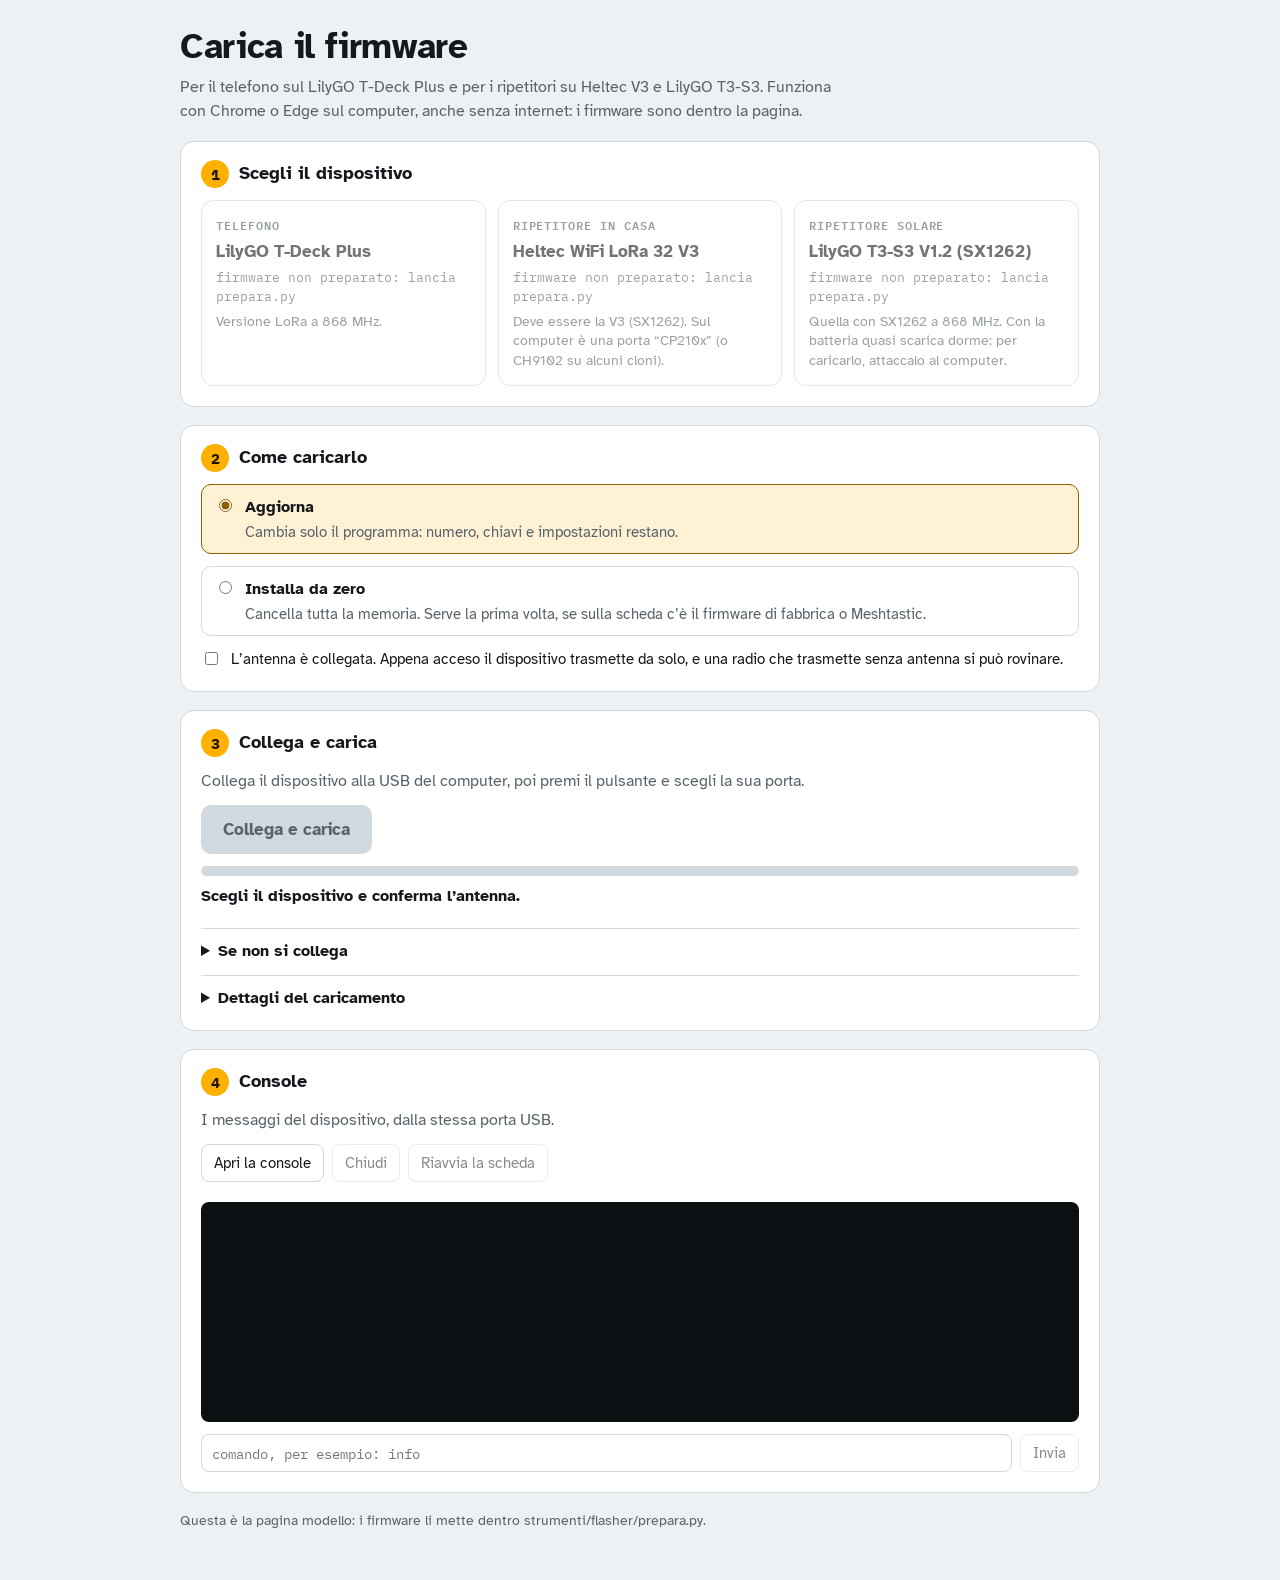
==== Pippaphone_firmware/strumenti/flasher/flasher.html @ 01d610c2 "Strumenti: simulatore nel browser e pagina per caricare il firmware - strumenti/simulatore/web: il s" ====
<!doctype html>
<html lang="it">
<head>
<meta charset="utf-8">
<meta name="viewport" content="width=device-width, initial-scale=1">
<title>Pippaphone: carica il firmware</title>
<link rel="preconnect" href="https://fonts.googleapis.com">
<link rel="preconnect" href="https://fonts.gstatic.com" crossorigin>
<link rel="stylesheet" href="https://fonts.googleapis.com/css2?family=Atkinson+Hyperlegible:wght@400;700&family=IBM+Plex+Mono:wght@400;600&display=swap">
<!-- Pagina per caricare il firmware dal browser (Chrome o Edge, Web Serial). Questo e' il modello:
     strumenti/flasher/prepara.py ci mette dentro esptool-js e i firmware compilati e scrive
     build-flasher/pippaphone_flasher.html. -->
<style>
/* Una colonna di passi numerati (scegli, come, collega, console): i colori e i caratteri sono
   quelli dell'interfaccia del telefono (AMBRA, Atkinson Hyperlegible, IBM Plex Mono). */
:root {
  --bg: #eef1f3;
  --panel: #ffffff;
  --ink: #15191d;
  --muted: #58636c;
  --line: #d1d8de;
  --accent: #8f5d00;
  --accent-fill: #ffb000;
  --accent-soft: #ffb0002b;
  --danger: #b42323;
  --danger-soft: #b4232314;
  --ok: #17803a;
  --term-bg: #0d1013;
  --term-ink: #d7dde2;
  --font-ui: "Atkinson Hyperlegible", "Segoe UI", system-ui, sans-serif;
  --font-mono: "IBM Plex Mono", ui-monospace, "Cascadia Mono", Consolas, monospace;
}
@media (prefers-color-scheme: dark) {
  :root {
    --bg: #101317; --panel: #171b20; --ink: #e6eaee; --muted: #9ba6b0; --line: #2b3239;
    --accent: #ffb000; --accent-soft: #ffb0001f; --danger: #ff6b6b; --danger-soft: #ff6b6b1a; --ok: #45cf74;
    color-scheme: dark;
  }
}
* { box-sizing: border-box; }
[hidden] { display: none !important; }
body { margin: 0; background: var(--bg); color: var(--ink); font: 16px/1.5 var(--font-ui); padding: 28px 16px 48px; }
.wrap { max-width: 920px; margin: 0 auto; display: grid; gap: 18px; }
header h1 { margin: 0; font-size: clamp(1.6rem, 1.2rem + 1.5vw, 2.2rem); line-height: 1.1; letter-spacing: -0.01em; }
header p { margin: 8px 0 0; color: var(--muted); max-width: 66ch; }
.banner { border: 1px solid var(--danger); background: var(--danger-soft); color: var(--ink); border-radius: 10px; padding: 12px 14px; }
.step { background: var(--panel); border: 1px solid var(--line); border-radius: 14px; padding: 18px 20px 20px; display: grid; gap: 12px; }
.step.off { opacity: .55; }
.step h2 { margin: 0; font-size: 1.15rem; display: flex; gap: 10px; align-items: center; }
.step h2 .n { width: 28px; height: 28px; border-radius: 50%; display: grid; place-items: center; background: var(--accent-fill); color: #1d1400; font: 700 .95rem var(--font-mono); flex: none; }
.step > p { margin: 0; color: var(--muted); }

.devices { display: grid; grid-template-columns: repeat(3, minmax(0, 1fr)); gap: 12px; }
@media (max-width: 760px) { .devices { grid-template-columns: minmax(0, 1fr); } }
.dev { position: relative; border: 1px solid var(--line); border-radius: 12px; padding: 14px; display: grid; gap: 6px; cursor: pointer; align-content: start; }
.dev:hover { border-color: var(--accent); }
.dev input { position: absolute; opacity: 0; pointer-events: none; }
.dev:has(input:checked) { border-color: var(--accent); box-shadow: 0 0 0 2px var(--accent); background: var(--accent-soft); }
.dev:has(input:focus-visible) { outline: 2px solid var(--accent); outline-offset: 2px; }
.dev:has(input:disabled) { cursor: not-allowed; opacity: .6; }
.dev .ruolo { font: 600 .74rem var(--font-mono); letter-spacing: .08em; text-transform: uppercase; color: var(--muted); }
.dev .nome { font-weight: 700; font-size: 1.05rem; line-height: 1.25; }
.dev .fw { font: .82rem/1.45 var(--font-mono); color: var(--muted); }
.dev .nota { font-size: .88rem; color: var(--muted); line-height: 1.4; }

.mode { display: grid; grid-template-columns: auto 1fr; gap: 2px 10px; align-items: start; border: 1px solid var(--line); border-radius: 10px; padding: 10px 12px; cursor: pointer; }
.mode:has(input:checked) { border-color: var(--accent); background: var(--accent-soft); }
.mode input { margin-top: 4px; accent-color: var(--accent); }
.mode span { grid-column: 2; color: var(--muted); font-size: .92rem; }
.mode.zero:has(input:checked) { border-color: var(--danger); background: var(--danger-soft); }
.check { display: flex; gap: 10px; align-items: flex-start; font-size: .95rem; cursor: pointer; }
.check input { margin-top: 4px; accent-color: var(--accent); }

button { font: inherit; cursor: pointer; }
.primary { justify-self: start; border: 0; border-radius: 10px; padding: 12px 22px; background: var(--accent-fill); color: #1d1400; font-weight: 700; font-size: 1.05rem; }
.primary:disabled { background: var(--line); color: var(--muted); cursor: not-allowed; }
.second { border: 1px solid var(--line); background: transparent; color: var(--ink); border-radius: 8px; padding: 7px 12px; font-size: .92rem; }
.second:hover:not(:disabled) { border-color: var(--accent); }
.second:disabled { opacity: .5; cursor: not-allowed; }
:focus-visible { outline: 2px solid var(--accent); outline-offset: 2px; }

.progress { display: grid; gap: 8px; }
.bar { height: 10px; border-radius: 999px; background: var(--line); overflow: hidden; }
.bar i { display: block; height: 100%; width: 0; background: var(--accent-fill); transition: width .2s; }
.bar.ok i { background: var(--ok); }
.bar.err i { background: var(--danger); }
.stato { margin: 0; font-weight: 700; min-height: 1.5em; }
.stato.err { color: var(--danger); }
.stato.ok { color: var(--ok); }
.found { margin: 0; font: .86rem var(--font-mono); color: var(--muted); }
.confirm { border: 1px solid var(--danger); background: var(--danger-soft); border-radius: 10px; padding: 12px 14px; display: grid; gap: 10px; }
.confirm p { margin: 0; }
.confirm .row { display: flex; gap: 8px; flex-wrap: wrap; }
.confirm .si { border: 0; border-radius: 8px; padding: 8px 14px; background: var(--danger); color: #fff; font-weight: 700; }
details { border-top: 1px solid var(--line); padding-top: 10px; }
details summary { cursor: pointer; font-weight: 700; }
details ol { margin: 8px 0 0; padding-left: 1.3em; display: grid; gap: 4px; }
pre { margin: 8px 0 0; max-height: 240px; overflow: auto; background: var(--term-bg); color: var(--term-ink); border-radius: 8px; padding: 10px 12px; font: .8rem/1.45 var(--font-mono); white-space: pre-wrap; word-break: break-word; }

.tools { display: flex; flex-wrap: wrap; gap: 8px; align-items: center; }
.tools label { display: inline-flex; gap: 6px; align-items: center; font-size: .92rem; }
.tools input[type=number] { width: 5.5em; font: inherit; padding: 6px 8px; border: 1px solid var(--line); border-radius: 8px; background: var(--panel); color: var(--ink); }
#term { min-height: 220px; max-height: 360px; }
.cmd { display: flex; gap: 8px; }
.cmd input { flex: 1; min-width: 0; font: .9rem var(--font-mono); padding: 8px 10px; border: 1px solid var(--line); border-radius: 8px; background: var(--panel); color: var(--ink); }
footer { color: var(--muted); font-size: .85rem; }
code, kbd { font-family: var(--font-mono); font-size: .9em; }
</style>
</head>
<body>
<div class="wrap">
  <header>
    <h1>Carica il firmware</h1>
    <p>Per il telefono sul LilyGO T-Deck Plus e per i ripetitori su Heltec V3 e LilyGO T3-S3. Funziona con Chrome o Edge sul computer, anche senza internet: i firmware sono dentro la pagina.</p>
  </header>

  <div class="banner" id="noserial" hidden><b>Questo browser non può usare le porte USB.</b> Apri la pagina con Chrome o Edge sul computer (Firefox e Safari non hanno Web Serial).</div>

  <section class="step" id="s1">
    <h2><span class="n">1</span> Scegli il dispositivo</h2>
    <div class="devices" id="devices" role="radiogroup" aria-label="Dispositivo"></div>
  </section>

  <section class="step" id="s2">
    <h2><span class="n">2</span> Come caricarlo</h2>
    <label class="mode"><input type="radio" name="mode" id="m-aggiorna" value="aggiorna" checked><b>Aggiorna</b><span id="txt-aggiorna">Cambia solo il programma: numero, chiavi e impostazioni restano.</span></label>
    <label class="mode zero"><input type="radio" name="mode" id="m-zero" value="zero"><b>Installa da zero</b><span id="txt-zero">Cancella tutta la memoria. Serve la prima volta, se sulla scheda c’è il firmware di fabbrica o Meshtastic.</span></label>
    <label class="check"><input type="checkbox" id="antenna"><span>L’antenna è collegata. Appena acceso il dispositivo trasmette da solo, e una radio che trasmette senza antenna si può rovinare.</span></label>
  </section>

  <section class="step" id="s3">
    <h2><span class="n">3</span> Collega e carica</h2>
    <p>Collega il dispositivo alla USB del computer, poi premi il pulsante e scegli la sua porta.</p>
    <button class="primary" id="go" type="button" disabled>Collega e carica</button>
    <div class="progress">
      <div class="bar" id="bar"><i></i></div>
      <p class="stato" id="stato" aria-live="polite">Scegli il dispositivo e conferma l’antenna.</p>
      <p class="found" id="found"></p>
    </div>
    <div class="confirm" id="conf" hidden>
      <p id="confText"></p>
      <div class="row"><button class="si" id="confSi" type="button">Continua</button><button class="second" id="confNo" type="button">Annulla</button></div>
    </div>
    <details id="aiuto"><summary>Se non si collega</summary><ol id="aiutoList"></ol></details>
    <details><summary>Dettagli del caricamento</summary><pre id="log"></pre></details>
  </section>

  <section class="step" id="s4">
    <h2><span class="n">4</span> Console</h2>
    <p id="consoleIntro">I messaggi del dispositivo, dalla stessa porta USB.</p>
    <div class="tools">
      <button class="second" id="apri" type="button">Apri la console</button>
      <button class="second" id="chiudi" type="button" disabled>Chiudi</button>
      <button class="second" id="reset" type="button" disabled>Riavvia la scheda</button>
    </div>
    <div class="tools" id="rip">
      <label for="numero">Numero R</label><input type="number" id="numero" min="1" max="4094" value="1">
      <button class="second" type="button" data-cmd="numero">Imposta</button>
      <label for="potenza">Potenza (dBm)</label><input type="number" id="potenza" min="-9" max="22" value="22">
      <button class="second" type="button" data-cmd="potenza">Imposta</button>
      <button class="second" type="button" data-cmd="info">info</button>
      <button class="second" type="button" data-cmd="strade">strade</button>
      <button class="second" type="button" data-cmd="schermo gira">schermo gira</button>
    </div>
    <pre id="term" aria-live="off"></pre>
    <form class="cmd" id="cmdForm"><input id="cmd" type="text" autocomplete="off" placeholder="comando, per esempio: info" aria-label="Comando"><button class="second" type="submit">Invia</button></form>
  </section>

  <footer id="foot"></footer>
</div>

<script>/*FIRMWARE*/</script>
<script type="module">/*ESPTOOL*/</script>
<script type="module">
const $ = s => document.querySelector(s);
const FW = window.FIRMWARE || {};
const ESPRESSIF = 0x303a, SILABS = 0x10c4, WCH = 0x1a86;

// I tre dispositivi. flashMB e vid servono a controllare che sia la scheda giusta prima di scrivere.
const DEV = {
  tdeck: {
    ruolo: 'Telefono', nome: 'LilyGO T-Deck Plus', flashMB: 16, vid: [ESPRESSIF], ripetitore: false,
    nota: 'Versione LoRa a 868 MHz.',
    aggiorna: 'Cambia solo il programma: numero, chiavi, PIN e impostazioni restano; rubrica e chat sono sulla microSD.',
    zero: 'Cancella tutta la memoria: chiavi, numero, certificato e PIN (la microSD non si tocca). Il numero poi va riassegnato dall’amministratore. Serve la prima volta, sopra il firmware di fabbrica o Meshtastic.',
    aiuto: ['Sposta l’interruttore laterale su OFF.', 'Tieni premuto il trackball e rimetti l’interruttore su ON.', 'Dopo 2–3 secondi rilascia: lo schermo resta nero, il T-Deck aspetta il firmware.', 'Premi di nuovo “Collega e carica”. Alla fine spegni e riaccendi con l’interruttore.'],
    dopo: 'Il T-Deck si riavvia col firmware nuovo. Se lo schermo resta nero, spegnilo e riaccendilo con l’interruttore.',
  },
  heltec: {
    ruolo: 'Ripetitore in casa', nome: 'Heltec WiFi LoRa 32 V3', flashMB: 8, vid: [SILABS, WCH], ripetitore: true,
    nota: 'Deve essere la V3 (SX1262). Sul computer è una porta “CP210x” (o CH9102 su alcuni cloni).',
    aggiorna: 'Cambia solo il programma: numero del ripetitore, potenza e schermo restano.',
    zero: 'Cancella tutta la memoria: il ripetitore riparte con un numero a caso e la potenza massima, poi va numerato. Serve la prima volta, sopra Meshtastic o il firmware di fabbrica.',
    aiuto: ['Controlla che il cavo USB porti i dati (alcuni caricano e basta).', 'Se Windows non vede la porta, installa il driver “CP210x” di Silicon Labs.', 'Tieni premuto PRG, premi e rilascia RST, rilascia PRG; poi riprova.'],
    dopo: 'Il ripetitore si riavvia col firmware nuovo. Apri la console qui sotto e dagli il suo numero.',
  },
  t3s3: {
    ruolo: 'Ripetitore solare', nome: 'LilyGO T3-S3 V1.2 (SX1262)', flashMB: 4, vid: [ESPRESSIF], ripetitore: true,
    nota: 'Quella con SX1262 a 868 MHz. Con la batteria quasi scarica dorme: per caricarlo, attaccalo al computer.',
    aggiorna: 'Cambia solo il programma: numero del ripetitore, potenza e schermo restano.',
    zero: 'Cancella tutta la memoria: il ripetitore riparte con un numero a caso e la potenza massima, poi va numerato. Serve la prima volta, sopra Meshtastic o il firmware di fabbrica.',
    aiuto: ['Tieni premuto BOOT, premi e rilascia RST, rilascia BOOT; poi riprova.', 'Alla fine del caricamento premi RST per farlo ripartire.'],
    dopo: 'Se non riparte da solo, premi RST. Poi apri la console qui sotto e dagli il suo numero.',
  },
};

let scelto = null, busy = false, lastInfo = null;
const hasSerial = 'serial' in navigator;
if (!hasSerial) $('#noserial').hidden = false;

// ---------------------------------------------------------------- scelta del dispositivo
const box = $('#devices');
for (const [id, d] of Object.entries(DEV)) {
  const fw = FW[id];
  const l = document.createElement('label');
  l.className = 'dev';
  const kb = fw ? Math.round(fw.file.reduce((s, f) => s + f.dimensione, 0) / 1024) : 0;
  l.innerHTML = `<input type="radio" name="dev" value="${id}"${fw ? '' : ' disabled'}>` +
    `<span class="ruolo">${d.ruolo}</span><span class="nome">${d.nome}</span>` +
    `<span class="fw">${fw ? `firmware ${esc(fw.versione || '?')}<br>compilato il ${esc(fw.compilato || '?')}<br>${kb} kB, flash ${d.flashMB} MB` : 'firmware non preparato: lancia prepara.py'}</span>` +
    `<span class="nota">${d.nota}</span>`;
  box.appendChild(l);
}
box.addEventListener('change', e => { scelto = e.target.value; aggiorna(true); });
$('#antenna').addEventListener('change', () => aggiorna(true));
document.querySelectorAll('input[name=mode]').forEach(r => r.addEventListener('change', () => aggiorna(true)));
$('#foot').textContent = FW.creato
  ? `Pagina preparata il ${FW.creato}${FW.git ? ' dai sorgenti ' + FW.git : ''}. Carica i firmware con esptool-js 0.7.0 di Espressif (Apache 2.0).`
  : 'Questa è la pagina modello: i firmware li mette dentro strumenti/flasher/prepara.py.';

function esc(s) { return String(s).replace(/[&<>"]/g, c => ({ '&': '&amp;', '<': '&lt;', '>': '&gt;', '"': '&quot;' })[c]); }

// dalUtente: la scelta e' cambiata, si riscrive anche lo stato (non dopo un caricamento, che ha il suo).
function aggiorna(dalUtente) {
  const d = scelto && DEV[scelto];
  $('#go').disabled = !d || !hasSerial || busy || !$('#antenna').checked || !FW[scelto];
  if (d) {
    $('#txt-aggiorna').textContent = d.aggiorna;
    $('#txt-zero').textContent = d.zero;
    $('#aiutoList').innerHTML = d.aiuto.map(t => `<li>${esc(t)}</li>`).join('');
    $('#rip').hidden = !d.ripetitore;
    $('#consoleIntro').textContent = d.ripetitore
      ? 'Comandi del ripetitore: numero (R1–R4094), potenza, info, strade, schermo, riavvia. Restano salvati.'
      : 'I messaggi del telefono (avvio, radio, microSD, modo della tastiera). Per vederli dall’inizio premi “Riavvia la scheda”.';
  } else {
    $('#rip').hidden = true;
  }
  if (dalUtente && !busy && d) {
    barra(0);
    stato(!$('#antenna').checked ? 'Conferma che l’antenna è collegata.' : 'Pronto: premi “Collega e carica”.');
  }
}

// ---------------------------------------------------------------- stato e registro
const logEl = $('#log');
const terminal = {
  clean() { logEl.textContent = ''; },
  writeLine(s) { logEl.textContent += s + '\n'; logEl.scrollTop = logEl.scrollHeight; },
  write(s) { logEl.textContent += s; logEl.scrollTop = logEl.scrollHeight; },
};
function stato(t, kind) { const e = $('#stato'); e.textContent = t; e.className = 'stato' + (kind ? ' ' + kind : ''); }
function barra(frac, kind) { const b = $('#bar'); b.className = 'bar' + (kind ? ' ' + kind : ''); b.firstElementChild.style.width = Math.round(frac * 100) + '%'; }
function chiedi(testo, si) {
  return new Promise(res => {
    $('#confText').textContent = testo;
    $('#confSi').textContent = si;
    $('#conf').hidden = false;
    const fine = v => { $('#conf').hidden = true; $('#confSi').onclick = $('#confNo').onclick = null; res(v); };
    $('#confSi').onclick = () => fine(true);
    $('#confNo').onclick = () => fine(false);
    $('#confSi').focus();
  });
}
function b64(s) { const bin = atob(s); const u = new Uint8Array(bin.length); for (let i = 0; i < bin.length; i++) u[i] = bin.charCodeAt(i); return u; }

// MD5 (RFC 1321): esptool-js lo confronta con quello che calcola il chip, per controllare la scrittura.
function md5hex(data) {
  const S = [7, 12, 17, 22, 7, 12, 17, 22, 7, 12, 17, 22, 7, 12, 17, 22, 5, 9, 14, 20, 5, 9, 14, 20, 5, 9, 14, 20, 5, 9, 14, 20,
             4, 11, 16, 23, 4, 11, 16, 23, 4, 11, 16, 23, 4, 11, 16, 23, 6, 10, 15, 21, 6, 10, 15, 21, 6, 10, 15, 21, 6, 10, 15, 21];
  const K = new Uint32Array(64);
  for (let i = 0; i < 64; i++) K[i] = (Math.abs(Math.sin(i + 1)) * 4294967296) >>> 0;
  const len = data.length;
  const buf = new Uint8Array((((len + 8) >>> 6) << 6) + 64);
  buf.set(data);
  buf[len] = 0x80;
  const dv = new DataView(buf.buffer);
  dv.setUint32(buf.length - 8, (len * 8) >>> 0, true);
  dv.setUint32(buf.length - 4, Math.floor(len / 536870912), true);
  let a0 = 0x67452301, b0 = 0xefcdab89, c0 = 0x98badcfe, d0 = 0x10325476;
  const M = new Uint32Array(16);
  for (let off = 0; off < buf.length; off += 64) {
    for (let i = 0; i < 16; i++) M[i] = dv.getUint32(off + i * 4, true);
    let A = a0, B = b0, C = c0, D = d0;
    for (let i = 0; i < 64; i++) {
      let F, g;
      if (i < 16) { F = (B & C) | (~B & D); g = i; }
      else if (i < 32) { F = (D & B) | (~D & C); g = (5 * i + 1) & 15; }
      else if (i < 48) { F = B ^ C ^ D; g = (3 * i + 5) & 15; }
      else { F = C ^ (B | ~D); g = (7 * i) & 15; }
      F = (F + A + K[i] + M[g]) >>> 0;
      A = D; D = C; C = B;
      B = (B + ((F << S[i]) | (F >>> (32 - S[i])))) >>> 0;
    }
    a0 = (a0 + A) >>> 0; b0 = (b0 + B) >>> 0; c0 = (c0 + C) >>> 0; d0 = (d0 + D) >>> 0;
  }
  const out = new DataView(new ArrayBuffer(16));
  out.setUint32(0, a0, true); out.setUint32(4, b0, true); out.setUint32(8, c0, true); out.setUint32(12, d0, true);
  return Array.from(new Uint8Array(out.buffer), b => b.toString(16).padStart(2, '0')).join('');
}

// ---------------------------------------------------------------- caricamento
const FILTRI = [{ usbVendorId: ESPRESSIF }, { usbVendorId: SILABS }, { usbVendorId: WCH }];
const nomeVid = v => v === ESPRESSIF ? 'USB interna dell’ESP32-S3' : v === SILABS ? 'CP210x' : v === WCH ? 'CH340/CH9102' : v ? '0x' + v.toString(16) : 'sconosciuta';

$('#go').addEventListener('click', async () => {
  if (busy) return;
  const d = DEV[scelto], fw = FW[scelto], daZero = $('#m-zero').checked;
  if (daZero && !await chiedi(`Installare da zero ${d.nome}? ${d.zero}`, 'Cancella e installa')) return;
  await chiudiConsole();
  let port;
  try {
    port = await navigator.serial.requestPort({ filters: FILTRI });
  } catch (e) {
    stato(e.name === 'NotFoundError' ? 'Nessuna porta scelta.' : 'Porta non disponibile: ' + e.message);
    return;
  }
  busy = true; aggiorna(false); terminal.clean(); barra(0); $('#found').textContent = '';
  let transport = null, loader = null, riuscito = false;
  try {
    const info = port.getInfo();
    lastInfo = info;
    transport = new window.esptool.Transport(port, false);
    loader = new window.esptool.ESPLoader({ transport, baudrate: 921600, terminal, debugLogging: false });
    stato('Collegamento al chip…');
    let chip;
    try {
      chip = await loader.main('default_reset');
    } catch (e) {
      $('#aiuto').open = true;
      throw new Error('Non riesco a parlare con la scheda: mettila in programmazione (vedi “Se non si collega”) e riprova. ' + (e.message || e));
    }
    const flash = await loader.detectFlashSize();
    const mb = flash ? parseInt(flash, 10) : 0;
    $('#found').textContent = `Trovato: ${chip}, memoria ${flash || 'non riconosciuta'}, porta ${nomeVid(info.usbVendorId)}.`;
    const dubbi = [];
    if (!/ESP32-S3/.test(chip)) throw new Error(`Il chip è ${chip}: ${d.nome} ha un ESP32-S3. Hai scelto il dispositivo giusto?`);
    if (mb && mb < d.flashMB) throw new Error(`La memoria è di ${flash}, ma il firmware di ${d.nome} ne vuole ${d.flashMB} MB: è un’altra scheda.`);
    if (mb && mb > d.flashMB) dubbi.push(`la memoria è di ${flash}, la ${d.nome} ne ha ${d.flashMB} MB`);
    if (info.usbVendorId && !d.vid.includes(info.usbVendorId)) dubbi.push(`la porta è ${nomeVid(info.usbVendorId)}, sulla ${d.nome} di solito è ${d.vid.map(nomeVid).join(' o ')}`);
    if (dubbi.length && !await chiedi(`Sembra un’altra scheda: ${dubbi.join('; ')}. Caricare lo stesso il firmware di ${d.nome}?`, 'Carica lo stesso')) {
      stato('Annullato: niente è stato scritto.');
      return;
    }
    const files = fw.file.map(f => ({ data: b64(f.dati), address: f.indirizzo }));
    const sizes = files.map(f => f.data.length), total = sizes.reduce((a, b) => a + b, 0);
    stato(daZero ? 'Cancello tutta la memoria (fino a un minuto)…' : 'Scrivo il firmware…');
    await loader.writeFlash({
      fileArray: files, flashMode: 'keep', flashFreq: 'keep', flashSize: 'keep', eraseAll: daZero, compress: true,
      reportProgress: (i, written, size) => {
        const prima = sizes.slice(0, i).reduce((a, b) => a + b, 0);
        barra((prima + sizes[i] * (size ? written / size : 1)) / total);
        stato(`Scrivo ${fw.file[i].nome} (${i + 1} di ${files.length})…`);
      },
      calculateMD5Hash: md5hex,
    });
    barra(1, 'ok');
    stato('Firmware scritto e controllato. Riavvio…');
    await loader.after('hard_reset');
    stato('Fatto. ' + d.dopo, 'ok');
    riuscito = true;
  } catch (e) {
    barra(1, 'err');
    stato(String(e && e.message || e), 'err');
    terminal.writeLine('ERRORE: ' + (e && e.stack || e));
  } finally {
    try { if (transport) await transport.disconnect(); } catch (_) {}
    busy = false; aggiorna(false);
  }
  // Dopo il caricamento si apre la console da sola: si vede l'avvio e, sui ripetitori, si da' il numero.
  if (riuscito) { voleva = true; setTimeout(apriAuto, 700); }
});

// ---------------------------------------------------------------- console (Web Serial diretta, 115200)
// La console resta "voluta" finche' non la si chiude: se la scheda si riavvia e la porta sparisce e
// ricompare (succede con la USB interna dell'ESP32-S3), si riapre da sola.
let cport = null, creader = null, cclosing = false, voleva = false, aprendo = false;
const term = $('#term');
const dec = new TextDecoder();
function scrivi(t) {
  term.textContent += t.replace(/\x1b\[[0-9;]*m/g, '');   // niente colori ANSI
  if (term.textContent.length > 60000) term.textContent = term.textContent.slice(-40000);
  term.scrollTop = term.scrollHeight;
}
function consoleAperta(on) {
  $('#apri').disabled = on; $('#chiudi').disabled = !on; $('#reset').disabled = !on;
  document.querySelectorAll('#rip button, #cmdForm button').forEach(b => b.disabled = !on);
}
consoleAperta(false);
const stessa = p => {
  const i = p.getInfo();
  return !!lastInfo && i.usbVendorId === lastInfo.usbVendorId && i.usbProductId === lastInfo.usbProductId;
};

async function apri(port) {
  if (cport || aprendo || busy) return;
  aprendo = true;
  try {
    await port.open({ baudRate: 115200 });
    try { await port.setSignals({ dataTerminalReady: false, requestToSend: false }); } catch (_) {}
    cport = port; cclosing = false; lastInfo = port.getInfo();
    consoleAperta(true);
    scrivi('[console aperta]\n');
    leggi(port);
  } finally {
    aprendo = false;
  }
}

// Dopo il caricamento o un riavvio: la porta gia' autorizzata con lo stesso VID/PID, se c'e'; se non
// c'e' ancora, arriva poi con l'evento "connect".
async function apriAuto() {
  if (!voleva || cport || busy || !hasSerial) return;
  const p = (await navigator.serial.getPorts()).find(stessa);
  if (p) { try { await apri(p); } catch (e) { scrivi(`[console: ${e.message}]\n`); } }
}

$('#apri').addEventListener('click', async () => {
  if (!hasSerial || busy) return;
  try {
    const p = (await navigator.serial.getPorts()).find(stessa) || await navigator.serial.requestPort({ filters: FILTRI });
    voleva = true;
    await apri(p);
  } catch (e) {
    if (e.name !== 'NotFoundError') scrivi(`[non riesco ad aprire la porta: ${e.message}. Se è aperta in un altro programma (per esempio idf.py monitor), chiudilo.]\n`);
  }
});

async function leggi(port) {
  while (cport === port && port.readable && !cclosing) {
    creader = port.readable.getReader();
    try {
      for (;;) {
        const { value, done } = await creader.read();
        if (done) break;
        scrivi(dec.decode(value, { stream: true }));
      }
    } catch (e) {
      if (!cclosing) scrivi(voleva ? '\n[la scheda si è riavviata: la console si riapre appena torna]\n' : `\n[porta persa: ${e.message}]\n`);
      break;
    } finally {
      try { creader.releaseLock(); } catch (_) {}
    }
  }
  if (cport === port && !cclosing) {
    try { await port.close(); } catch (_) {}
    cport = null;
    consoleAperta(false);
    setTimeout(apriAuto, 500);
  }
}

async function chiudiConsole() {
  voleva = false;
  if (!cport) return;
  cclosing = true;
  try { await creader?.cancel(); } catch (_) {}
  try { await cport.close(); } catch (_) {}
  cport = null;
  consoleAperta(false);
  scrivi('[console chiusa]\n');
}
$('#chiudi').addEventListener('click', chiudiConsole);

async function invia(riga) {
  if (!cport || !cport.writable) return;
  const w = cport.writable.getWriter();
  try { await w.write(new TextEncoder().encode(riga + '\r\n')); } finally { w.releaseLock(); }
}
$('#cmdForm').addEventListener('submit', e => { e.preventDefault(); const c = $('#cmd').value.trim(); if (c) { invia(c); $('#cmd').value = ''; } });
document.querySelectorAll('#rip [data-cmd]').forEach(b => b.addEventListener('click', () => {
  const c = b.dataset.cmd;
  if (c === 'numero') {
    const n = parseInt($('#numero').value, 10);
    if (n >= 1 && n <= 4094) invia('numero ' + n); else scrivi('[il numero va da 1 a 4094]\n');
  } else if (c === 'potenza') {
    const p = parseInt($('#potenza').value, 10);
    if (p >= -9 && p <= 22) invia('potenza ' + p); else scrivi('[la potenza va da -9 a 22 dBm]\n');
  } else invia(c);
}));
// Riavvio dalla linea RTS (come esptool): funziona sia col CP210x sia con la USB interna.
$('#reset').addEventListener('click', async () => {
  if (!cport) return;
  try {
    scrivi('\n[riavvio]\n');
    await cport.setSignals({ dataTerminalReady: false, requestToSend: true });
    await new Promise(r => setTimeout(r, 120));
    await cport.setSignals({ dataTerminalReady: false, requestToSend: false });
  } catch (e) { if (!voleva) scrivi(`[riavvio non riuscito: ${e.message}]\n`); }
});
if (hasSerial) {
  navigator.serial.addEventListener('connect', e => { if (voleva && !cport && stessa(e.target)) setTimeout(apriAuto, 300); });
  navigator.serial.addEventListener('disconnect', e => { if (e.target === cport && !voleva) scrivi('\n[dispositivo scollegato]\n'); });
}
aggiorna(false);
</script>
</body>
</html>
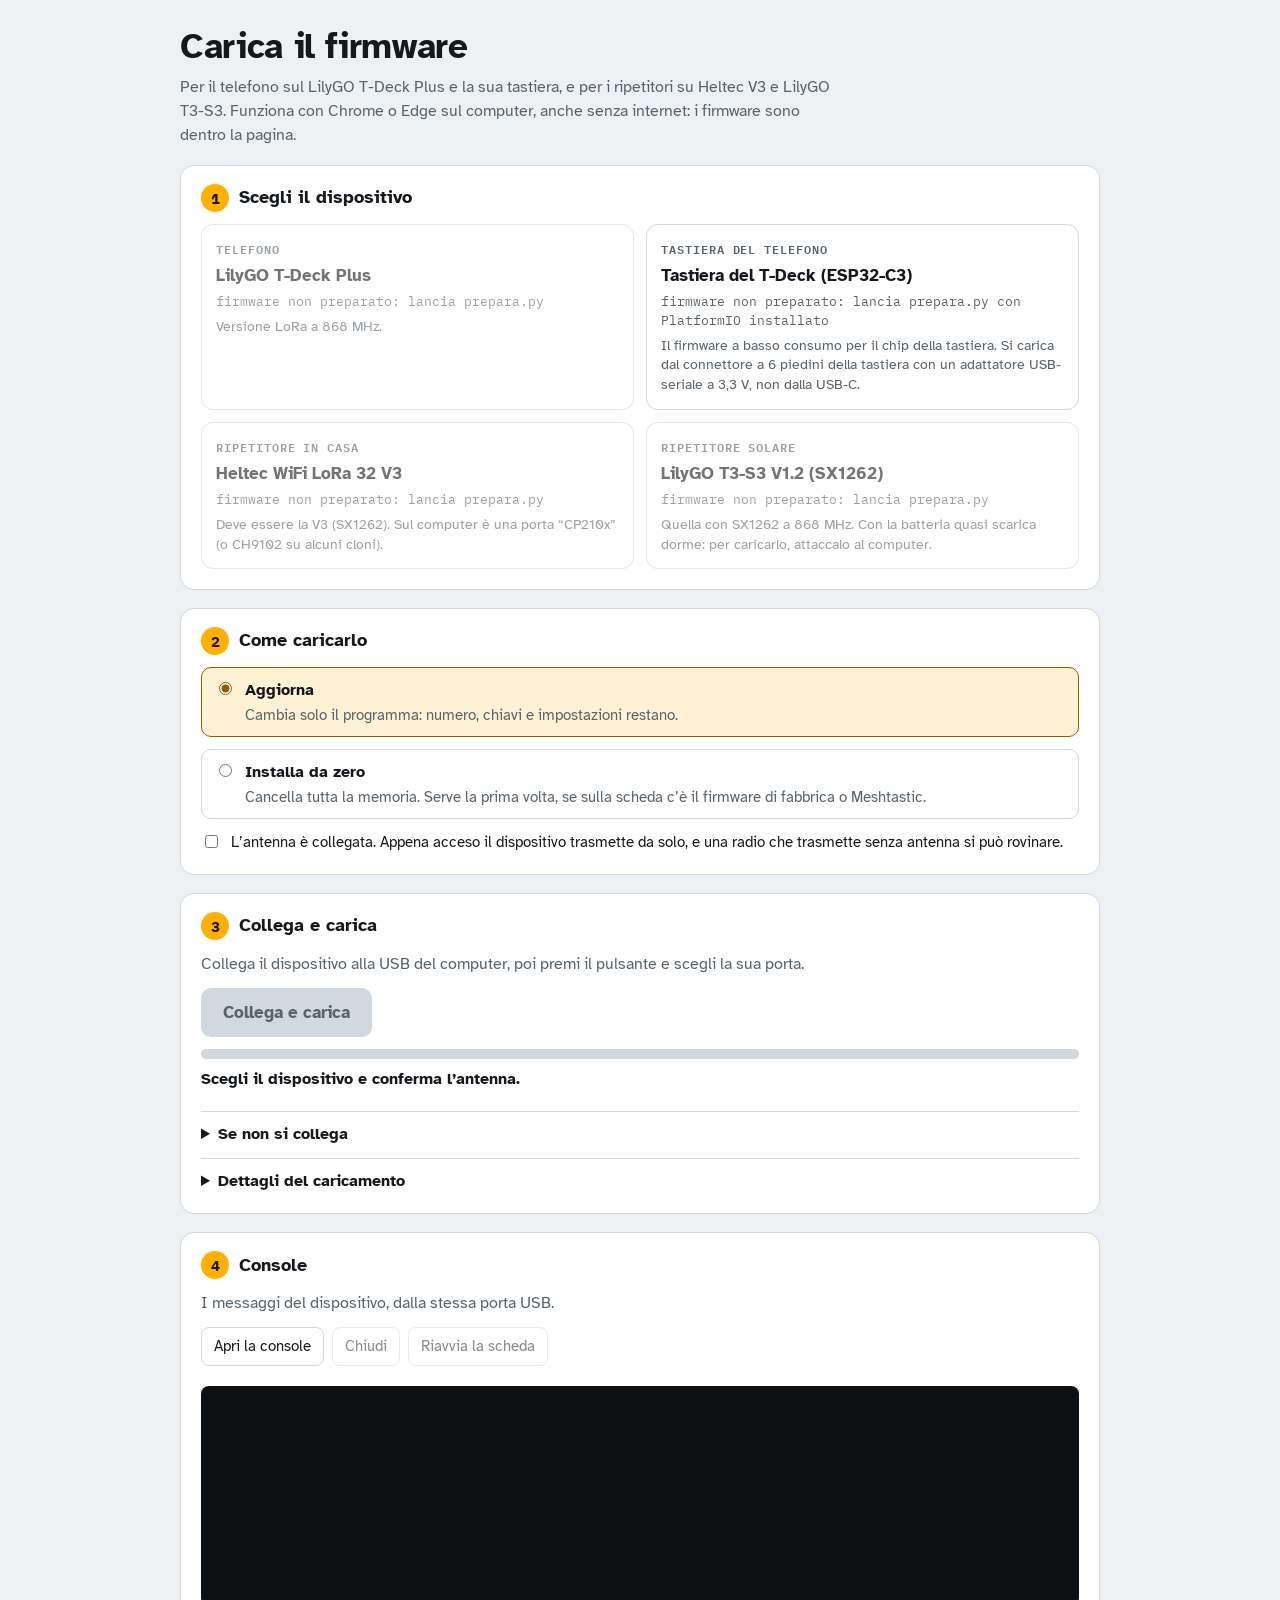
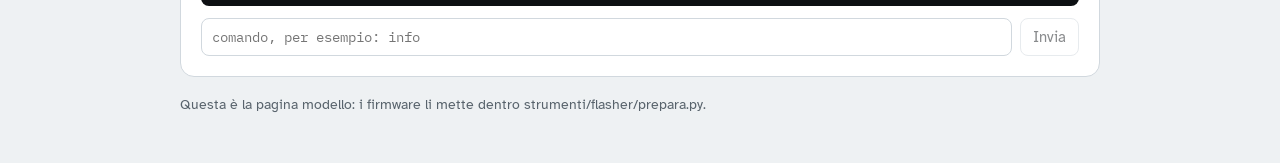
==== commit db3deb49: "Flasher: la tastiera del T-Deck (ESP32-C3) nella pagina per caricare il firmware - prepara.py compil" ====
--- a/Pippaphone_firmware/strumenti/flasher/flasher.html
+++ b/Pippaphone_firmware/strumenti/flasher/flasher.html
@@ -8,10 +8,11 @@
 <link rel="preconnect" href="https://fonts.gstatic.com" crossorigin>
 <link rel="stylesheet" href="https://fonts.googleapis.com/css2?family=Atkinson+Hyperlegible:wght@400;700&family=IBM+Plex+Mono:wght@400;600&display=swap">
 <!-- Pagina per caricare il firmware dal browser (Chrome o Edge, Web Serial). Questo e' il modello:
-     strumenti/flasher/prepara.py ci mette dentro esptool-js e i firmware compilati e scrive
-     build-flasher/pippaphone_flasher.html. -->
+     strumenti/flasher/prepara.py ci mette dentro esptool-js, MapLibre (la cartina per le mappe) e i
+     firmware compilati e scrive build-flasher/pippaphone_flasher.html. -->
+<style>/*MAPLIBRE_CSS*/</style>
 <style>
-/* Una colonna di passi numerati (scegli, come, collega, console): i colori e i caratteri sono
+/* Una colonna di passi numerati (scegli, come, collega, console, mappe): i colori e i caratteri sono
    quelli dell'interfaccia del telefono (AMBRA, Atkinson Hyperlegible, IBM Plex Mono). */
 :root {
   --bg: #eef1f3;
@@ -49,8 +50,10 @@
 .step h2 { margin: 0; font-size: 1.15rem; display: flex; gap: 10px; align-items: center; }
 .step h2 .n { width: 28px; height: 28px; border-radius: 50%; display: grid; place-items: center; background: var(--accent-fill); color: #1d1400; font: 700 .95rem var(--font-mono); flex: none; }
 .step > p { margin: 0; color: var(--muted); }
-
-.devices { display: grid; grid-template-columns: repeat(3, minmax(0, 1fr)); gap: 12px; }
+/* un contenuto lungo (per esempio il nome di una zona pronta) non allarga la pagina oltre lo schermo */
+.wrap > *, .step > * { min-width: 0; }
+
+.devices { display: grid; grid-template-columns: repeat(2, minmax(0, 1fr)); gap: 12px; }
 @media (max-width: 760px) { .devices { grid-template-columns: minmax(0, 1fr); } }
 .dev { position: relative; border: 1px solid var(--line); border-radius: 12px; padding: 14px; display: grid; gap: 6px; cursor: pointer; align-content: start; }
 .dev:hover { border-color: var(--accent); }
@@ -70,6 +73,7 @@
 .mode.zero:has(input:checked) { border-color: var(--danger); background: var(--danger-soft); }
 .check { display: flex; gap: 10px; align-items: flex-start; font-size: .95rem; cursor: pointer; }
 .check input { margin-top: 4px; accent-color: var(--accent); }
+.tools input[type=file] { font: inherit; font-size: .92rem; max-width: 100%; }
 
 button { font: inherit; cursor: pointer; }
 .primary { justify-self: start; border: 0; border-radius: 10px; padding: 12px 22px; background: var(--accent-fill); color: #1d1400; font-weight: 700; font-size: 1.05rem; }
@@ -105,13 +109,27 @@
 .cmd input { flex: 1; min-width: 0; font: .9rem var(--font-mono); padding: 8px 10px; border: 1px solid var(--line); border-radius: 8px; background: var(--panel); color: var(--ink); }
 footer { color: var(--muted); font-size: .85rem; }
 code, kbd { font-family: var(--font-mono); font-size: .9em; }
+
+/* 5. Mappe sulla microSD */
+.step h3 { margin: 4px 0 0; font-size: 1rem; }
+.tools select { font: inherit; font-size: .92rem; padding: 6px 8px; border: 1px solid var(--line); border-radius: 8px; background: var(--panel); color: var(--ink); min-width: 0; max-width: 100%; }
+.tools input[type=text] { flex: 1 1 12em; min-width: 0; font: inherit; font-size: .92rem; padding: 6px 8px; border: 1px solid var(--line); border-radius: 8px; background: var(--panel); color: var(--ink); }
+.tools .stato { flex: 1 1 18em; }
+.mappa { height: clamp(280px, 55vh, 460px); border: 1px solid var(--line); border-radius: 10px; overflow: hidden; background: var(--bg); }
+.piccolo { margin: 0; color: var(--muted); font-size: .88rem; }
+.piccolo a { color: inherit; }
+ul.piccolo { padding-left: 1.2em; display: grid; gap: 4px; }
+.avviso { margin: 0; border: 1px solid var(--accent); background: var(--accent-soft); border-radius: 10px; padding: 10px 12px; }
+.avviso.err { border-color: var(--danger); background: var(--danger-soft); }
+.avviso button { margin-left: 8px; }
+#mStima { margin: 0; }
 </style>
 </head>
 <body>
 <div class="wrap">
   <header>
     <h1>Carica il firmware</h1>
-    <p>Per il telefono sul LilyGO T-Deck Plus e per i ripetitori su Heltec V3 e LilyGO T3-S3. Funziona con Chrome o Edge sul computer, anche senza internet: i firmware sono dentro la pagina.</p>
+    <p>Per il telefono sul LilyGO T-Deck Plus e la sua tastiera, e per i ripetitori su Heltec V3 e LilyGO T3-S3. Funziona con Chrome o Edge sul computer, anche senza internet: i firmware sono dentro la pagina.</p>
   </header>
 
   <div class="banner" id="noserial" hidden><b>Questo browser non può usare le porte USB.</b> Apri la pagina con Chrome o Edge sul computer (Firefox e Safari non hanno Web Serial).</div>
@@ -123,14 +141,16 @@
 
   <section class="step" id="s2">
     <h2><span class="n">2</span> Come caricarlo</h2>
-    <label class="mode"><input type="radio" name="mode" id="m-aggiorna" value="aggiorna" checked><b>Aggiorna</b><span id="txt-aggiorna">Cambia solo il programma: numero, chiavi e impostazioni restano.</span></label>
-    <label class="mode zero"><input type="radio" name="mode" id="m-zero" value="zero"><b>Installa da zero</b><span id="txt-zero">Cancella tutta la memoria. Serve la prima volta, se sulla scheda c’è il firmware di fabbrica o Meshtastic.</span></label>
-    <label class="check"><input type="checkbox" id="antenna"><span>L’antenna è collegata. Appena acceso il dispositivo trasmette da solo, e una radio che trasmette senza antenna si può rovinare.</span></label>
+    <label class="mode"><input type="radio" name="mode" id="m-aggiorna" value="aggiorna" checked><b id="tit-aggiorna">Aggiorna</b><span id="txt-aggiorna">Cambia solo il programma: numero, chiavi e impostazioni restano.</span></label>
+    <label class="mode zero" id="modo-zero"><input type="radio" name="mode" id="m-zero" value="zero"><b>Installa da zero</b><span id="txt-zero">Cancella tutta la memoria. Serve la prima volta, se sulla scheda c’è il firmware di fabbrica o Meshtastic.</span></label>
+    <label class="mode" id="modo-file" hidden><input type="radio" name="mode" id="m-file" value="file"><b>Da un file .bin</b><span id="txt-file"></span></label>
+    <div class="tools" id="scegliFile" hidden><input type="file" id="fileBin" accept=".bin" aria-label="Il file del firmware"><p class="stato" id="fileStato" aria-live="polite"></p></div>
+    <label class="check"><input type="checkbox" id="antenna"><span id="txt-antenna">L’antenna è collegata. Appena acceso il dispositivo trasmette da solo, e una radio che trasmette senza antenna si può rovinare.</span></label>
   </section>
 
   <section class="step" id="s3">
     <h2><span class="n">3</span> Collega e carica</h2>
-    <p>Collega il dispositivo alla USB del computer, poi premi il pulsante e scegli la sua porta.</p>
+    <p id="collegaIntro">Collega il dispositivo alla USB del computer, poi premi il pulsante e scegli la sua porta.</p>
     <button class="primary" id="go" type="button" disabled>Collega e carica</button>
     <div class="progress">
       <div class="bar" id="bar"><i></i></div>
@@ -141,7 +161,7 @@
       <p id="confText"></p>
       <div class="row"><button class="si" id="confSi" type="button">Continua</button><button class="second" id="confNo" type="button">Annulla</button></div>
     </div>
-    <details id="aiuto"><summary>Se non si collega</summary><ol id="aiutoList"></ol></details>
+    <details id="aiuto"><summary id="aiutoTitolo">Se non si collega</summary><ol id="aiutoList"></ol></details>
     <details><summary>Dettagli del caricamento</summary><pre id="log"></pre></details>
   </section>
 
@@ -166,45 +186,139 @@
     <form class="cmd" id="cmdForm"><input id="cmd" type="text" autocomplete="off" placeholder="comando, per esempio: info" aria-label="Comando"><button class="second" type="submit">Invia</button></form>
   </section>
 
+  <section class="step" id="s5" hidden>
+    <h2><span class="n">5</span> Mappe sulla microSD</h2>
+    <p>Le cartine da guardare sul telefono anche senza rete: scegli la zona, e la pagina disegna le tile e le mette sulla microSD del T-Deck, col cavo USB oppure, molto più in fretta, con la microSD nel lettore di schede del computer. Si può fare subito dopo il caricamento o quando vuoi.</p>
+
+    <h3>Il telefono</h3>
+    <div class="tools">
+      <button class="second" id="mCollega" type="button">Collega</button>
+      <p class="stato" id="mSd" aria-live="polite">Serve per la copia col cavo: accendi il telefono, collegalo alla USB e premi “Collega”.</p>
+    </div>
+
+    <h3>La zona</h3>
+    <p class="avviso" id="mNoNet" hidden><span id="mNoNetTesto"></span><button class="second" id="mRiprovaCartina" type="button">Riprova</button></p>
+    <div class="tools">
+      <label for="mPronta">Zone pronte</label>
+      <select id="mPronta"></select>
+      <button class="second" id="mSalvaZona" type="button" disabled>Salva questa zona</button>
+      <button class="second" id="mTogliZona" type="button" disabled>Togli</button>
+    </div>
+    <form class="tools" id="mNomeZona" hidden>
+      <label for="mNome">Nome della zona</label>
+      <input type="text" id="mNome" maxlength="60" required autocomplete="off" placeholder="per esempio: casa al mare">
+      <button class="second" type="submit">Salva</button>
+      <button class="second" id="mNomeNo" type="button">Annulla</button>
+    </form>
+    <div class="tools">
+      <label for="mStile">Cartina</label>
+      <select id="mStile"><option value="liberty">Classica</option><option value="bright">Colorata</option><option value="positron">Chiara</option></select>
+    </div>
+    <div class="mappa" id="mappa"></div>
+    <p class="piccolo">© <a href="https://www.openstreetmap.org/copyright" target="_blank" rel="noopener" title="Dati con licenza ODbL">OpenStreetMap contributors</a> · <a href="https://openfreemap.org" target="_blank" rel="noopener">OpenFreeMap</a> · <a href="https://openmaptiles.org" target="_blank" rel="noopener">OpenMapTiles</a></p>
+    <p class="piccolo">La cartina ha bisogno di internet solo qui sul computer: sul telefono le mappe stanno sulla microSD e vanno anche senza rete.</p>
+    <div class="tools">
+      <button class="second" id="mZona" type="button" disabled>Usa la zona che vedi</button>
+      <label for="mZmin">dallo zoom</label><input type="number" id="mZmin" min="6" max="17" value="10">
+      <label for="mZmax">allo zoom</label><input type="number" id="mZmax" min="6" max="17" value="16">
+      <span class="piccolo" id="mOra"></span>
+    </div>
+    <p id="mStima"></p>
+    <p class="avviso" id="mAvviso" hidden></p>
+
+    <h3>La copia</h3>
+    <ul class="piccolo" id="mCartelleNota">
+      <li data-cartelle><b>Salva in una cartella</b> è il modo più veloce: metti la microSD nel lettore di schede del computer e scegli la microSD stessa (per esempio <b>E:</b>), non una cartella che c’è dentro. Le mappe vanno subito al loro posto, nella cartella “mappe” della cartella principale, l’unico posto dove il telefono le cerca; alla fine espelli la microSD e rimettila nel telefono. Se il browser non apre la microSD, fai sulla microSD una cartella “mappe” e scegli quella.</li>
+      <li data-cartelle>Per tenere le mappe pronte sul computer scegli invece una cartella tua, per esempio “Mappe Pippaphone” dentro Documenti (Documenti, Desktop e Download interi il browser non li apre). Poi <b>Manda da una cartella</b> le manda al telefono col cavo senza disegnarle di nuovo; oppure copi tu la cartella “mappe” che c’è dentro nella cartella principale della microSD.</li>
+      <li><b>Copia sulla microSD</b> disegna le tile e le manda al telefono col cavo, senza cartelle: va bene per una zona piccola.</li>
+      <li>La microSD dev’essere FAT32, non exFAT: quelle fino a 32 GB escono già così, quelle più grandi di solito sono exFAT e il telefono non le legge.</li>
+    </ul>
+    <p class="avviso" id="mNoCartelle" hidden>Questo browser non può scrivere nelle cartelle del computer: per salvare le mappe in una cartella, o mandarle da lì, apri la pagina con Chrome o Edge sul computer.</p>
+    <div class="tools">
+      <button class="primary" id="mVia" type="button" disabled>Copia sulla microSD</button>
+      <button class="second" id="mSalva" type="button" disabled>Salva in una cartella…</button>
+      <button class="second" id="mManda" type="button" disabled>Manda da una cartella…</button>
+      <button class="second" id="mFerma" type="button" hidden>Ferma</button>
+      <button class="second" id="mAltra" type="button" hidden>Un’altra cartella…</button>
+    </div>
+    <div class="progress">
+      <div class="bar" id="mBar"><i></i></div>
+      <p class="stato" id="mStato" aria-live="polite"></p>
+      <p class="found" id="mDati"></p>
+    </div>
+    <p class="piccolo">Mentre la pagina disegna le tile (“Copia sulla microSD” e “Salva in una cartella”), tieni davanti questa scheda del browser: se ne guardi un’altra, il disegno aspetta che torni. Finché lavora, la pagina chiede di tenere acceso lo schermo; tu non bloccare il computer e non metterlo in sospensione (un portatile tienilo attaccato alla corrente): col computer bloccato il disegno aspetta, in sospensione si ferma tutto. Se ti fermi, la volta dopo le tile già copiate o salvate si saltano.</p>
+  </section>
+
   <footer id="foot"></footer>
 </div>
 
 <script>/*FIRMWARE*/</script>
+<script>/*MAPLIBRE_JS*/</script>
 <script type="module">/*ESPTOOL*/</script>
 <script type="module">
 const $ = s => document.querySelector(s);
 const FW = window.FIRMWARE || {};
-const ESPRESSIF = 0x303a, SILABS = 0x10c4, WCH = 0x1a86;
-
-// I tre dispositivi. flashMB e vid servono a controllare che sia la scheda giusta prima di scrivere.
+const ESPRESSIF = 0x303a, SILABS = 0x10c4, WCH = 0x1a86, FTDI = 0x0403, PROLIFIC = 0x067b;
+
+// I dispositivi. chip, flashMB e vid servono a controllare che sia la scheda giusta prima di scrivere;
+// programmazione e' cosa dire quando la console vede che si e' avviato nel modo di programmazione.
 const DEV = {
   tdeck: {
-    ruolo: 'Telefono', nome: 'LilyGO T-Deck Plus', flashMB: 16, vid: [ESPRESSIF], ripetitore: false,
+    ruolo: 'Telefono', nome: 'LilyGO T-Deck Plus', chip: 'ESP32-S3', flashMB: 16, vid: [ESPRESSIF], mappe: true,
     nota: 'Versione LoRa a 868 MHz.',
     aggiorna: 'Cambia solo il programma: numero, chiavi, PIN e impostazioni restano; rubrica e chat sono sulla microSD.',
     zero: 'Cancella tutta la memoria: chiavi, numero, certificato e PIN (la microSD non si tocca). Il numero poi va riassegnato dall’amministratore. Serve la prima volta, sopra il firmware di fabbrica o Meshtastic.',
     aiuto: ['Sposta l’interruttore laterale su OFF.', 'Tieni premuto il trackball e rimetti l’interruttore su ON.', 'Dopo 2–3 secondi rilascia: lo schermo resta nero, il T-Deck aspetta il firmware.', 'Premi di nuovo “Collega e carica”. Alla fine spegni e riaccendi con l’interruttore.'],
     dopo: 'Il T-Deck si riavvia col firmware nuovo. Se lo schermo resta nero, spegnilo e riaccendilo con l’interruttore.',
+    programmazione: 'il T-Deck è nel modo di programmazione: per caricare il firmware va bene; per avviarlo, spegnilo e riaccendilo con l’interruttore senza premere il trackball',
+  },
+  // La tastiera ha un suo ESP32-C3, che non e' collegato alla USB-C del T-Deck: si carica con un adattatore
+  // USB-seriale sul suo connettore, e prende la corrente dal T-Deck acceso (dall'ESP32-S3). Un adattatore puo'
+  // essere di tante marche, quindi la porta si sceglie fra tutte. Il firmware si puo' anche prendere da un file:
+  // e' il modo per tornare a quello di LilyGO.
+  tastiera: {
+    ruolo: 'Tastiera del telefono', nome: 'Tastiera del T-Deck (ESP32-C3)', chip: 'ESP32-C3', flashMB: 4, adattatore: true, baud: 460800,
+    nota: 'Il firmware a basso consumo per il chip della tastiera. Si carica dal connettore a 6 piedini della tastiera con un adattatore USB-seriale a 3,3 V, non dalla USB-C.',
+    manca: 'lancia prepara.py con PlatformIO installato',
+    titoloAggiorna: 'Firmware del Pippaphone',
+    aggiorna: 'Quello a basso consumo, al posto del firmware di LilyGO. La tastiera non ha impostazioni da tenere.',
+    file: 'Per tornare al firmware di LilyGO: scarica T-Keyboard_Keyboard_ESP32C3_250620.bin (o uno più nuovo) dalla cartella firmware del repository Xinyuan-LilyGO/T-Deck su GitHub e sceglilo qui sotto. Va bene ogni firmware completo per l’ESP32-C3, di quelli da scrivere all’indirizzo 0.',
+    antenna: 'L’antenna del T-Deck è collegata. Per caricare la tastiera il T-Deck dev’essere acceso, e acceso trasmette da solo: una radio che trasmette senza antenna si può rovinare.',
+    collega: 'Collega l’adattatore USB-seriale alla tastiera e al computer e accendi la tastiera nel modo di programmazione, come qui sotto; poi premi il pulsante e scegli la porta dell’adattatore.',
+    titoloAiuto: 'Come collegare la tastiera',
+    aiuto: ['Serve un adattatore USB-seriale a 3,3 V (CP2102, CH340, FT232…): la USB-C del T-Deck porta all’ESP32-S3, non alla tastiera.',
+      'Il connettore a 6 piedini della tastiera, accanto al tasto RST, dall’alto (dal lato del tasto) è: TX, RX, BOOT, RST, GND, VCC. Collega RX dell’adattatore a TX, TX a RX e GND a GND; VCC no.',
+      'Col T-Deck spento collega con un filo BOOT a GND, poi accendi il T-Deck con l’interruttore, senza premere il trackball: la tastiera prende la corrente dal T-Deck acceso e parte nel modo di programmazione.',
+      'Se il T-Deck era già acceso: con BOOT a GND, tocca un attimo RST con un altro filo collegato a GND.',
+      'Premi di nuovo “Collega e carica” e scegli la porta dell’adattatore (non quella del T-Deck).'],
+    dopo: 'Togli il filo tra BOOT e GND, poi spegni e riaccendi il T-Deck con l’interruttore: nella console qui sotto deve comparire “Tastiera Pippaphone pronta”.',
+    dopoFile: 'Togli il filo tra BOOT e GND, poi spegni e riaccendi il T-Deck con l’interruttore: la tastiera riparte col firmware del file.',
+    console: 'I messaggi della tastiera, dall’adattatore USB-seriale. Per riavviarla spegni e riaccendi il T-Deck.',
+    programmazione: 'la tastiera è nel modo di programmazione: per caricare il firmware va bene; per avviarla, togli il filo tra BOOT e GND, poi spegni e riaccendi il T-Deck',
   },
   heltec: {
-    ruolo: 'Ripetitore in casa', nome: 'Heltec WiFi LoRa 32 V3', flashMB: 8, vid: [SILABS, WCH], ripetitore: true,
+    ruolo: 'Ripetitore in casa', nome: 'Heltec WiFi LoRa 32 V3', chip: 'ESP32-S3', flashMB: 8, vid: [SILABS, WCH], ripetitore: true,
     nota: 'Deve essere la V3 (SX1262). Sul computer è una porta “CP210x” (o CH9102 su alcuni cloni).',
     aggiorna: 'Cambia solo il programma: numero del ripetitore, potenza e schermo restano.',
     zero: 'Cancella tutta la memoria: il ripetitore riparte con un numero a caso e la potenza massima, poi va numerato. Serve la prima volta, sopra Meshtastic o il firmware di fabbrica.',
     aiuto: ['Controlla che il cavo USB porti i dati (alcuni caricano e basta).', 'Se Windows non vede la porta, installa il driver “CP210x” di Silicon Labs.', 'Tieni premuto PRG, premi e rilascia RST, rilascia PRG; poi riprova.'],
     dopo: 'Il ripetitore si riavvia col firmware nuovo. Apri la console qui sotto e dagli il suo numero.',
+    programmazione: 'il ripetitore è nel modo di programmazione: per caricare il firmware va bene; per avviarlo, premi e rilascia RST senza PRG',
   },
   t3s3: {
-    ruolo: 'Ripetitore solare', nome: 'LilyGO T3-S3 V1.2 (SX1262)', flashMB: 4, vid: [ESPRESSIF], ripetitore: true,
+    ruolo: 'Ripetitore solare', nome: 'LilyGO T3-S3 V1.2 (SX1262)', chip: 'ESP32-S3', flashMB: 4, vid: [ESPRESSIF], ripetitore: true,
     nota: 'Quella con SX1262 a 868 MHz. Con la batteria quasi scarica dorme: per caricarlo, attaccalo al computer.',
     aggiorna: 'Cambia solo il programma: numero del ripetitore, potenza e schermo restano.',
     zero: 'Cancella tutta la memoria: il ripetitore riparte con un numero a caso e la potenza massima, poi va numerato. Serve la prima volta, sopra Meshtastic o il firmware di fabbrica.',
     aiuto: ['Tieni premuto BOOT, premi e rilascia RST, rilascia BOOT; poi riprova.', 'Alla fine del caricamento premi RST per farlo ripartire.'],
     dopo: 'Se non riparte da solo, premi RST. Poi apri la console qui sotto e dagli il suo numero.',
+    programmazione: 'il ripetitore è nel modo di programmazione: per caricare il firmware va bene; per avviarlo, premi e rilascia RST senza BOOT',
   },
 };
+const ANTENNA = $('#txt-antenna').textContent, COLLEGA = $('#collegaIntro').textContent, AIUTO = $('#aiutoTitolo').textContent;
 
 let scelto = null, busy = false, lastInfo = null;
+let copiando = false;   // si stanno copiando le mappe sulla microSD (sezione 5): la porta e' occupata
 const hasSerial = 'serial' in navigator;
 if (!hasSerial) $('#noserial').hidden = false;
 
@@ -215,17 +329,19 @@
   const l = document.createElement('label');
   l.className = 'dev';
   const kb = fw ? Math.round(fw.file.reduce((s, f) => s + f.dimensione, 0) / 1024) : 0;
-  l.innerHTML = `<input type="radio" name="dev" value="${id}"${fw ? '' : ' disabled'}>` +
+  l.innerHTML = `<input type="radio" name="dev" value="${id}"${fw || d.file ? '' : ' disabled'}>` +
     `<span class="ruolo">${d.ruolo}</span><span class="nome">${d.nome}</span>` +
-    `<span class="fw">${fw ? `firmware ${esc(fw.versione || '?')}<br>compilato il ${esc(fw.compilato || '?')}<br>${kb} kB, flash ${d.flashMB} MB` : 'firmware non preparato: lancia prepara.py'}</span>` +
+    `<span class="fw">${fw ? `firmware ${esc(fw.versione || '?')}<br>compilato il ${esc(fw.compilato || '?')}<br>${kb} kB, flash ${d.flashMB} MB` : `firmware non preparato: ${d.manca || 'lancia prepara.py'}`}</span>` +
     `<span class="nota">${d.nota}</span>`;
   box.appendChild(l);
 }
-box.addEventListener('change', e => { scelto = e.target.value; aggiorna(true); });
+// Per la tastiera i passi per collegarla servono sempre, non solo se qualcosa non va: si vedono subito.
+box.addEventListener('change', e => { scelto = e.target.value; $('#aiuto').open = !!DEV[scelto].adattatore; aggiorna(true); });
 $('#antenna').addEventListener('change', () => aggiorna(true));
 document.querySelectorAll('input[name=mode]').forEach(r => r.addEventListener('change', () => aggiorna(true)));
 $('#foot').textContent = FW.creato
-  ? `Pagina preparata il ${FW.creato}${FW.git ? ' dai sorgenti ' + FW.git : ''}. Carica i firmware con esptool-js 0.7.0 di Espressif (Apache 2.0).`
+  ? `Pagina preparata il ${FW.creato}${FW.git ? ' dai sorgenti ' + FW.git : ''}. Carica i firmware con esptool-js 0.7.0 di Espressif (Apache 2.0)` +
+    (window.maplibregl ? `; disegna le mappe con MapLibre GL JS ${maplibregl.getVersion()} (BSD-3).` : '.')
   : 'Questa è la pagina modello: i firmware li mette dentro strumenti/flasher/prepara.py.';
 
 function esc(s) { return String(s).replace(/[&<>"]/g, c => ({ '&': '&amp;', '<': '&lt;', '>': '&gt;', '"': '&quot;' })[c]); }
@@ -233,23 +349,71 @@
 // dalUtente: la scelta e' cambiata, si riscrive anche lo stato (non dopo un caricamento, che ha il suo).
 function aggiorna(dalUtente) {
   const d = scelto && DEV[scelto];
-  $('#go').disabled = !d || !hasSerial || busy || !$('#antenna').checked || !FW[scelto];
   if (d) {
-    $('#txt-aggiorna').textContent = d.aggiorna;
-    $('#txt-zero').textContent = d.zero;
+    // Una scelta che questo dispositivo non ha torna su "Aggiorna"; senza il suo firmware nella pagina resta il file.
+    if ((!d.zero && $('#m-zero').checked) || (!d.file && $('#m-file').checked)) $('#m-aggiorna').checked = true;
+    $('#m-aggiorna').disabled = !FW[scelto];
+    if (!FW[scelto] && d.file) $('#m-file').checked = true;
+    $('#tit-aggiorna').textContent = d.titoloAggiorna || 'Aggiorna';
+    $('#txt-aggiorna').textContent = FW[scelto] ? d.aggiorna : `Non è in questa pagina: per averlo, ${d.manca || 'lancia prepara.py'}.`;
+    $('#modo-zero').hidden = !d.zero;
+    $('#txt-zero').textContent = d.zero || '';
+    $('#modo-file').hidden = !d.file;
+    $('#txt-file').textContent = d.file || '';
+    $('#txt-antenna').textContent = d.antenna || ANTENNA;
+    $('#collegaIntro').textContent = d.collega || COLLEGA;
+    $('#aiutoTitolo').textContent = d.titoloAiuto || AIUTO;
     $('#aiutoList').innerHTML = d.aiuto.map(t => `<li>${esc(t)}</li>`).join('');
     $('#rip').hidden = !d.ripetitore;
-    $('#consoleIntro').textContent = d.ripetitore
+    // Con l'adattatore della tastiera RTS non arriva al chip (niente riavvio) e il C3 non legge comandi.
+    $('#reset').hidden = $('#cmdForm').hidden = !!d.adattatore;
+    $('#consoleIntro').textContent = d.console || (d.ripetitore
       ? 'Comandi del ripetitore: numero (R1–R4094), potenza, info, strade, schermo, riavvia. Restano salvati.'
-      : 'I messaggi del telefono (avvio, radio, microSD, modo della tastiera). Per vederli dall’inizio premi “Riavvia la scheda”.';
+      : 'I messaggi del telefono (avvio, radio, microSD, modo della tastiera). Per vederli dall’inizio premi “Riavvia la scheda”.');
   } else {
     $('#rip').hidden = true;
   }
+  const daFile = !!d && !!d.file && $('#m-file').checked;
+  $('#scegliFile').hidden = !daFile;
+  $('#go').disabled = !d || !hasSerial || busy || copiando || !$('#antenna').checked || (daFile ? !fileBin : !FW[scelto]);
+  // Le mappe sono solo per il telefono (mentre si copiano o si salvano la sezione resta, qualunque sia la scelta).
+  $('#s5').hidden = !copiando && !salvando && (!d || !d.mappe);
+  if (!$('#s5').hidden) mostraCartina();
+  aggiornaMappe();
   if (dalUtente && !busy && d) {
     barra(0);
-    stato(!$('#antenna').checked ? 'Conferma che l’antenna è collegata.' : 'Pronto: premi “Collega e carica”.');
-  }
-}
+    stato(!$('#antenna').checked ? 'Conferma che l’antenna è collegata.' : daFile && !fileBin ? 'Scegli il file del firmware.' : 'Pronto: premi “Collega e carica”.');
+  }
+}
+
+// ---------------------------------------------------------------- un firmware da un file (la tastiera)
+// Un firmware completo, di quelli da scrivere all'indirizzo 0 (come quelli di LilyGO): comincia col bootloader,
+// un'immagine (0xE9, poi a 12 il numero del chip, come in esptool), e a 0x8000 ha la tabella delle partizioni (AA 50).
+const CHIP_ID = { 0: 'ESP32', 2: 'ESP32-S2', 5: 'ESP32-C3', 9: 'ESP32-S3', 12: 'ESP32-C2', 13: 'ESP32-C6', 16: 'ESP32-H2', 18: 'ESP32-P4', 20: 'ESP32-C61', 23: 'ESP32-C5' };
+let fileBin = null;   // il file scelto, se va bene: { nome, dati }
+function fileSbagliato(dati, d) {
+  if (dati.length < 0x8000 + 32 || dati[0] !== 0xe9) return 'non è un firmware completo: quelli da scrivere all’indirizzo 0 cominciano col bootloader.';
+  const chip = CHIP_ID[dati[12] | dati[13] << 8];
+  if (chip !== d.chip) return `è un firmware per ${chip ? 'l’' + chip : 'un altro chip'}, non per l’${d.chip}.`;
+  if (dati[0x8000] !== 0xaa || dati[0x8001] !== 0x50) return 'non è un firmware completo: manca la tabella delle partizioni (a 0x8000). Serve quello da scrivere all’indirizzo 0, non solo il programma.';
+  if (dati.length > d.flashMB * 1048576) return `è più grande della memoria del chip (${d.flashMB} MB).`;
+  return '';
+}
+$('#fileBin').addEventListener('change', async () => {
+  fileBin = null;
+  const f = $('#fileBin').files[0], d = scelto && DEV[scelto], e = $('#fileStato');
+  e.textContent = ''; e.className = 'stato';
+  if (f && d) {
+    try {
+      const dati = new Uint8Array(await f.arrayBuffer()), no = fileSbagliato(dati, d);
+      if (no) { e.textContent = `${f.name}: ${no}`; e.className = 'stato err'; }
+      else { fileBin = { nome: f.name, dati }; e.textContent = `${f.name}: firmware completo per l’${d.chip}, ${Math.round(dati.length / 1024)} kB.`; e.className = 'stato ok'; }
+    } catch (err) {
+      e.textContent = `Non riesco a leggere ${f.name}: ${err.message}`; e.className = 'stato err';
+    }
+  }
+  aggiorna(true);
+});
 
 // ---------------------------------------------------------------- stato e registro
 const logEl = $('#log');
@@ -310,48 +474,68 @@
 
 // ---------------------------------------------------------------- caricamento
 const FILTRI = [{ usbVendorId: ESPRESSIF }, { usbVendorId: SILABS }, { usbVendorId: WCH }];
-const nomeVid = v => v === ESPRESSIF ? 'USB interna dell’ESP32-S3' : v === SILABS ? 'CP210x' : v === WCH ? 'CH340/CH9102' : v ? '0x' + v.toString(16) : 'sconosciuta';
+// Per la tastiera tutte le porte: gli adattatori USB-seriale sono di tante marche.
+const filtri = () => scelto && DEV[scelto].adattatore ? {} : { filters: FILTRI };
+const nomeVid = v => v === ESPRESSIF ? 'USB interna dell’ESP32-S3' : v === SILABS ? 'CP210x' : v === WCH ? 'CH340/CH9102'
+  : v === FTDI ? 'FTDI' : v === PROLIFIC ? 'PL2303' : v ? '0x' + v.toString(16) : 'sconosciuta';
 
 $('#go').addEventListener('click', async () => {
   if (busy) return;
-  const d = DEV[scelto], fw = FW[scelto], daZero = $('#m-zero').checked;
+  const d = DEV[scelto], fw = FW[scelto], daZero = !!d.zero && $('#m-zero').checked, daFile = !!d.file && $('#m-file').checked;
+  if (daFile ? !fileBin : !fw) return;
   if (daZero && !await chiedi(`Installare da zero ${d.nome}? ${d.zero}`, 'Cancella e installa')) return;
   await chiudiConsole();
   let port;
   try {
-    port = await navigator.serial.requestPort({ filters: FILTRI });
+    port = await navigator.serial.requestPort(filtri());
   } catch (e) {
     stato(e.name === 'NotFoundError' ? 'Nessuna porta scelta.' : 'Porta non disponibile: ' + e.message);
     return;
   }
+  const info = port.getInfo();
+  // La USB-C del T-Deck porta all'ESP32-S3: lo si dice prima di collegarsi, che lo metterebbe in programmazione.
+  if (d.adattatore && info.usbVendorId === ESPRESSIF) {
+    barra(0);
+    stato(`Questa è la USB-C del T-Deck, che porta all’ESP32-S3 e non alla tastiera: la tastiera si carica con un adattatore USB-seriale collegato al suo connettore (vedi “${d.titoloAiuto || AIUTO}”). Niente è stato scritto.`, 'err');
+    $('#aiuto').open = true;
+    return;
+  }
   busy = true; aggiorna(false); terminal.clean(); barra(0); $('#found').textContent = '';
   let transport = null, loader = null, riuscito = false;
   try {
-    const info = port.getInfo();
     lastInfo = info;
     transport = new window.esptool.Transport(port, false);
-    loader = new window.esptool.ESPLoader({ transport, baudrate: 921600, terminal, debugLogging: false });
+    loader = new window.esptool.ESPLoader({ transport, baudrate: d.baud || 921600, terminal, debugLogging: false });
     stato('Collegamento al chip…');
     let chip;
     try {
       chip = await loader.main('default_reset');
     } catch (e) {
       $('#aiuto').open = true;
-      throw new Error('Non riesco a parlare con la scheda: mettila in programmazione (vedi “Se non si collega”) e riprova. ' + (e.message || e));
+      throw new Error(`Non riesco a parlare con la scheda: mettila in programmazione (vedi “${d.titoloAiuto || AIUTO}”) e riprova. ` + (e.message || e));
     }
     const flash = await loader.detectFlashSize();
     const mb = flash ? parseInt(flash, 10) : 0;
     $('#found').textContent = `Trovato: ${chip}, memoria ${flash || 'non riconosciuta'}, porta ${nomeVid(info.usbVendorId)}.`;
     const dubbi = [];
-    if (!/ESP32-S3/.test(chip)) throw new Error(`Il chip è ${chip}: ${d.nome} ha un ESP32-S3. Hai scelto il dispositivo giusto?`);
-    if (mb && mb < d.flashMB) throw new Error(`La memoria è di ${flash}, ma il firmware di ${d.nome} ne vuole ${d.flashMB} MB: è un’altra scheda.`);
+    // Il nome della famiglia (CHIP_NAME di esptool-js): una ESP8685, per esempio, e' una ESP32-C3.
+    const famiglia = loader.chip?.CHIP_NAME || (/ESP32-[A-Z0-9]+/.exec(chip) || [chip])[0];
+    if (famiglia !== d.chip) {
+      throw new Error(`Il chip è ${chip}: ${d.nome} ha un ${d.chip}. ` + (famiglia === 'ESP32-C3' && !d.adattatore
+        ? 'È la tastiera del T-Deck? Allora scegli “Tastiera del T-Deck” al passo 1.' : 'Hai scelto il dispositivo giusto?'));
+    }
+    if (daFile) {
+      if (mb && fileBin.dati.length > mb * 1048576) throw new Error(`Il file è più grande della memoria del chip (${flash}).`);
+    } else if (mb && mb < d.flashMB) throw new Error(`La memoria è di ${flash}, ma il firmware di ${d.nome} ne vuole ${d.flashMB} MB: è un’altra scheda.`);
     if (mb && mb > d.flashMB) dubbi.push(`la memoria è di ${flash}, la ${d.nome} ne ha ${d.flashMB} MB`);
-    if (info.usbVendorId && !d.vid.includes(info.usbVendorId)) dubbi.push(`la porta è ${nomeVid(info.usbVendorId)}, sulla ${d.nome} di solito è ${d.vid.map(nomeVid).join(' o ')}`);
+    if (d.vid && info.usbVendorId && !d.vid.includes(info.usbVendorId)) dubbi.push(`la porta è ${nomeVid(info.usbVendorId)}, sulla ${d.nome} di solito è ${d.vid.map(nomeVid).join(' o ')}`);
     if (dubbi.length && !await chiedi(`Sembra un’altra scheda: ${dubbi.join('; ')}. Caricare lo stesso il firmware di ${d.nome}?`, 'Carica lo stesso')) {
       stato('Annullato: niente è stato scritto.');
       return;
     }
-    const files = fw.file.map(f => ({ data: b64(f.dati), address: f.indirizzo }));
+    const scrivere = daFile ? [{ nome: fileBin.nome, data: fileBin.dati.slice(), address: 0 }]
+      : fw.file.map(f => ({ nome: f.nome, data: b64(f.dati), address: f.indirizzo }));
+    const files = scrivere.map(({ data, address }) => ({ data, address }));
     const sizes = files.map(f => f.data.length), total = sizes.reduce((a, b) => a + b, 0);
     stato(daZero ? 'Cancello tutta la memoria (fino a un minuto)…' : 'Scrivo il firmware…');
     await loader.writeFlash({
@@ -359,14 +543,14 @@
       reportProgress: (i, written, size) => {
         const prima = sizes.slice(0, i).reduce((a, b) => a + b, 0);
         barra((prima + sizes[i] * (size ? written / size : 1)) / total);
-        stato(`Scrivo ${fw.file[i].nome} (${i + 1} di ${files.length})…`);
+        stato(`Scrivo ${scrivere[i].nome} (${i + 1} di ${files.length})…`);
       },
       calculateMD5Hash: md5hex,
     });
     barra(1, 'ok');
     stato('Firmware scritto e controllato. Riavvio…');
     await loader.after('hard_reset');
-    stato('Fatto. ' + d.dopo, 'ok');
+    stato('Fatto. ' + (daFile && d.dopoFile || d.dopo), 'ok');
     riuscito = true;
   } catch (e) {
     barra(1, 'err');
@@ -386,14 +570,24 @@
 let cport = null, creader = null, cclosing = false, voleva = false, aprendo = false;
 const term = $('#term');
 const dec = new TextDecoder();
+let coda = '';   // la fine di quello che e' arrivato: una frase della ROM si riconosce anche spezzata in due pezzi
 function scrivi(t) {
   term.textContent += t.replace(/\x1b\[[0-9;]*m/g, '');   // niente colori ANSI
+  // La ROM dice che il chip si e' avviato nel modo di programmazione: si dice come uscirne.
+  coda = (coda + t).slice(-80);
+  if (coda.includes('waiting for download')) {
+    coda = '';
+    const d = scelto && DEV[scelto];
+    term.textContent += `\n[${d && d.programmazione || 'la scheda è nel modo di programmazione: per caricare il firmware va bene; per avviarla, riavviala senza il tasto di programmazione'}]\n`;
+  }
   if (term.textContent.length > 60000) term.textContent = term.textContent.slice(-40000);
   term.scrollTop = term.scrollHeight;
 }
 function consoleAperta(on) {
-  $('#apri').disabled = on; $('#chiudi').disabled = !on; $('#reset').disabled = !on;
-  document.querySelectorAll('#rip button, #cmdForm button').forEach(b => b.disabled = !on);
+  // Mentre si copiano le mappe la porta serve a loro: niente comandi e niente riavvio.
+  $('#apri').disabled = on; $('#chiudi').disabled = !on; $('#reset').disabled = !on || copiando;
+  document.querySelectorAll('#rip button, #cmdForm button').forEach(b => b.disabled = !on || copiando);
+  $('#mCollega').textContent = on ? 'Controlla la microSD' : 'Collega';
 }
 consoleAperta(false);
 const stessa = p => {
@@ -408,6 +602,7 @@
     await port.open({ baudRate: 115200 });
     try { await port.setSignals({ dataTerminalReady: false, requestToSend: false }); } catch (_) {}
     cport = port; cclosing = false; lastInfo = port.getInfo();
+    portaNuova();   // sezione 5: si ricomincia a leggere le righe da capo
     consoleAperta(true);
     scrivi('[console aperta]\n');
     leggi(port);
@@ -424,16 +619,18 @@
   if (p) { try { await apri(p); } catch (e) { scrivi(`[console: ${e.message}]\n`); } }
 }
 
-$('#apri').addEventListener('click', async () => {
+// La porta gia' usata (stesso VID/PID) o quella che sceglie l'utente; la usa anche la sezione 5.
+async function apriConsole() {
   if (!hasSerial || busy) return;
   try {
-    const p = (await navigator.serial.getPorts()).find(stessa) || await navigator.serial.requestPort({ filters: FILTRI });
+    const p = (await navigator.serial.getPorts()).find(stessa) || await navigator.serial.requestPort(filtri());
     voleva = true;
     await apri(p);
   } catch (e) {
     if (e.name !== 'NotFoundError') scrivi(`[non riesco ad aprire la porta: ${e.message}. Se è aperta in un altro programma (per esempio idf.py monitor), chiudilo.]\n`);
   }
-});
+}
+$('#apri').addEventListener('click', apriConsole);
 
 async function leggi(port) {
   while (cport === port && port.readable && !cclosing) {
@@ -442,7 +639,7 @@
       for (;;) {
         const { value, done } = await creader.read();
         if (done) break;
-        scrivi(dec.decode(value, { stream: true }));
+        smista.testo(dec.decode(value, { stream: true }));   // le risposte "@PIPPA " vanno alla sezione 5
       }
     } catch (e) {
       if (!cclosing) scrivi(voleva ? '\n[la scheda si è riavviata: la console si riapre appena torna]\n' : `\n[porta persa: ${e.message}]\n`);
@@ -473,6 +670,7 @@
 
 async function invia(riga) {
   if (!cport || !cport.writable) return;
+  if (copiando) { scrivi('[aspetta la fine della copia delle mappe]\n'); return; }
   const w = cport.writable.getWriter();
   try { await w.write(new TextEncoder().encode(riga + '\r\n')); } finally { w.releaseLock(); }
 }
@@ -501,6 +699,1935 @@
   navigator.serial.addEventListener('connect', e => { if (voleva && !cport && stessa(e.target)) setTimeout(apriAuto, 300); });
   navigator.serial.addEventListener('disconnect', e => { if (e.target === cport && !voleva) scrivi('\n[dispositivo scollegato]\n'); });
 }
+
+// ---------------------------------------------------------------- mappe sulla microSD (sezione 5, solo telefono)
+// La pagina disegna le tile con MapLibre (le tile vettoriali le da' OpenFreeMap) e le manda al telefono
+// sulla porta della console. Sono tile come quelle di OpenStreetMap: PNG di 256x256 pixel, z/x/y.png con
+// la y che parte da nord; il telefono le mette in /sd/mappe. Si parla a righe di testo; le risposte del
+// telefono iniziano con "@PIPPA " e arrivano in mezzo al suo registro, che nella console si vede come
+// prima (le risposte no):
+//   @PIPPA?                         -> ciao <versione> sd=<0|1> libero=<MB liberi>
+//   @HAI z/x/y.png <byte>           -> si (ce l'ha gia', della stessa grandezza: si salta) | no
+//   @FILE z/x/y.png <byte> <crc32>  -> pronto | errore <motivo>
+//     dopo "pronto" i byte a pezzi di 4096: dopo ogni pezzo intero che non e' l'ultimo -> +
+//     dopo l'ultimo byte            -> ok z/x/y.png | errore <motivo>
+//   @FINE                           -> fine <tile ricevute>
+// Un comando (o un pezzo) alla volta: il successivo parte solo dopo la risposta, perche' il telefono
+// non ha posto per altro e quello che non ci sta lo perde.
+const PREFISSO = '@PIPPA ', PEZZO = 4096, MAX_FILE = 1048576, ZMIN = 6, ZMAX = 17;
+const TEMPI = { ciao: 3000, risposta: 15000, fine: 30000, disegno: 30000 };   // millisecondi
+const TANTE = 15000, TROPPE = 400000;   // avviso oltre 15 000 tile, col cavo non si parte oltre 400 000
+// In una cartella (piu' sotto) il limite e' piu' alto. Quello del cavo viene dal tempo: a 8 tile al
+// secondo 400 000 tile sono 14 ore. Nella cartella si va alla velocita' del disegno (in prova, con una
+// scheda video dedicata: 44 tile al secondo sul centro di Genova, 280 sul mare) e le tile si disegnano
+// una volta sola per tutte le volte che servono: un milione (la zona della Liguria fino allo zoom 16 ne
+// ha 60 000) si fa in una notte, fermandosi e riprendendo quando si vuole. Oltre, quasi sempre la zona o
+// lo zoom sono scelti male (lo zoom 17 su una regione): giorni di computer acceso, decine di GB, e
+// milioni di richieste a OpenFreeMap, che e' gratis e senza chiavi.
+const TROPPE_CARTELLA = 1000000;
+let zona = null, telefono = null, conosciuto = false, controllando = false, fermati = false, riprendi = '';
+let apertaAlle = 0, attesa = null, cartina = null, cartinaInCorso = false;
+// Le mappe in una cartella: salvando (si disegnano le tile in una cartella: la porta resta libera),
+// leggendo (si legge una cartella da mandare); per "Continua" l'etichetta e la cartella di ognuna
+// (riprendiManda e' anche 'pronta': la cartella e' letta e manca solo da scegliere la porta del telefono).
+let salvando = false, leggendo = false, riprendiSalva = '', riprendiManda = '', cartellaSalva = null, pacco = null, mandaDa = null;
+let lavoro = '';   // cosa si sta facendo con le tile disegnate (lo stato dopo una pausa); '' se niente
+const puoCartelle = typeof window.showDirectoryPicker === 'function';
+// Per le stime: 15 kB, 8 tile al secondo col cavo e 30 in una cartella, finche' una copia vera non dice
+// quanto (in citta' le tile pesano di piu', in campagna di meno).
+let kbTile = 15, velocita = 8, velocitaCartella = 30;
+// Il peso e' la media di tutte le tile copiate o salvate davvero (kbPeso: su quante, al massimo PESO_MAX,
+// cosi' le ultime contano di piu'), non solo dell'ultima volta: riprendendo una copia fermata si scrivono
+// solo le tile che mancavano, magari tutte di mare o tutte di citta'.
+let kbPeso = 0;
+const PESO_MAX = 2000;
+function imparaPeso(byte, n) {
+  if (n < 50) return;
+  const w = Math.min(kbPeso, PESO_MAX);
+  kbTile = (kbTile * w + byte / 1024) / (w + n);
+  kbPeso = Math.min(w + n, PESO_MAX);
+}
+const pausa = ms => new Promise(r => setTimeout(r, ms));
+
+// ---- le risposte in mezzo al registro
+// Quello che arriva va nella console subito, anche a meta' riga come prima, tranne quando puo' essere
+// l'inizio di "@PIPPA ": quella riga si aspetta intera e, se e' una risposta, non si mostra.
+function smistatore(mostra, risposta) {
+  let riga = '', fuori = false;   // fuori: l'inizio della riga in corso e' gia' nella console
+  const pulita = s => s.replace(/\x1b\[[0-9;]*m/g, '').replace(/^[\r\0]+/, '');
+  return {
+    testo(t) {
+      while (t) {
+        const a = t.indexOf('\n'), pezzo = a < 0 ? t : t.slice(0, a + 1);
+        t = a < 0 ? '' : t.slice(a + 1);
+        if (fuori) { mostra(pezzo); fuori = a < 0; continue; }
+        riga += pezzo;
+        const p = pulita(riga);
+        if (a >= 0) {
+          if (p.startsWith(PREFISSO)) risposta(p.slice(PREFISSO.length).trim());
+          else mostra(riga);
+          riga = '';
+        } else if (!p.startsWith(PREFISSO) && !PREFISSO.startsWith(p)) {
+          mostra(riga); riga = ''; fuori = true;
+        }
+      }
+    },
+    azzera() { if (riga) mostra(riga); riga = ''; fuori = false; },
+  };
+}
+function rispostaTelefono(r) {
+  const a = attesa;
+  if (a && a.va(r)) { attesa = null; clearTimeout(a.timer); a.fatto(r); }
+  else scrivi(`[risposta del telefono non aspettata: ${r}]\n`);   // in ritardo, di un comando vecchio
+}
+const smista = smistatore(scrivi, rispostaTelefono);
+function portaNuova() { smista.azzera(); apertaAlle = Date.now(); }
+
+// ---- la porta: un comando o un pezzo di file, poi la risposta
+// La prova (provaMappe, in fondo) mette qui un telefono finto al posto della porta.
+const canale = {
+  aperto: () => !!cport,
+  // true se la porta e' aperta o si apre senza chiedere niente (quella gia' usata e permessa). Se invece va
+  // scelta, il browser ne apre la finestra solo subito dopo un clic.
+  async pronto() {
+    try { return !!cport || (hasSerial && (await navigator.serial.getPorts()).some(stessa)); } catch (_) { return false; }
+  },
+  async apri() {
+    if (!cport) await apriConsole();
+    for (let i = 0; !cport && aprendo && i < 30; i++) await pausa(100);   // si stava gia' aprendo da sola
+    return !!cport;
+  },
+  async scrivi(dati, ms) {
+    const p = cport;
+    if (!p || !p.writable) throw new Error('La porta è chiusa.');
+    const w = p.writable.getWriter();
+    let timer;
+    try {
+      await Promise.race([w.write(dati), new Promise((_, no) => {
+        timer = setTimeout(() => no(Object.assign(new Error('Il telefono non prende più i dati.'), { tempo: true })), ms);
+      })]);
+    } catch (e) {
+      w.abort(e).catch(() => {});
+      throw e;
+    } finally {
+      clearTimeout(timer);
+      w.releaseLock();
+    }
+  },
+};
+// Ritorna la risposta che va(r) accetta, o null se non arriva entro ms. Le altre sono risposte in
+// ritardo a comandi vecchi (dopo un tempo scaduto) e si lasciano perdere.
+function alTelefono(cosa, va, ms) {
+  if (attesa) return Promise.reject(new Error('Il telefono sta ancora rispondendo al comando di prima.'));
+  const dati = typeof cosa === 'string' ? new TextEncoder().encode(cosa + '\n') : cosa;
+  return new Promise((fatto, sbaglio) => {
+    const a = { va, fatto, timer: setTimeout(() => { if (attesa === a) attesa = null; fatto(null); }, ms) };
+    attesa = a;
+    canale.scrivi(dati, ms).catch(e => { if (attesa === a) { attesa = null; clearTimeout(a.timer); } sbaglio(e); });
+  });
+}
+
+// CRC-32 standard (lo stesso di zlib.crc32), in 8 cifre esadecimali minuscole.
+const CRC = new Uint32Array(256).map((_, n) => { for (let k = 0; k < 8; k++) n = n & 1 ? 0xedb88320 ^ (n >>> 1) : n >>> 1; return n; });
+function crc32(u8) {
+  let c = ~0;
+  for (let i = 0; i < u8.length; i++) c = CRC[(c ^ u8[i]) & 255] ^ (c >>> 8);
+  return ~c >>> 0;
+}
+const esa8 = n => n.toString(16).padStart(8, '0');
+
+// ---- conti delle tile (le formule di OpenStreetMap)
+const lon2x = (lon, z) => (lon + 180) / 360 * 2 ** z;
+const lat2y = (lat, z) => (1 - Math.asinh(Math.tan(lat * Math.PI / 180)) / Math.PI) / 2 * 2 ** z;
+const x2lon = (x, z) => x / 2 ** z * 360 - 180;
+const y2lat = (y, z) => Math.atan(Math.sinh(Math.PI * (1 - 2 * y / 2 ** z))) * 180 / Math.PI;
+function intervallo(zona, z) {
+  const n = 2 ** z, dentro = v => Math.min(n - 1, Math.max(0, Math.floor(v)));
+  return { x0: dentro(lon2x(zona.ovest, z)), x1: dentro(lon2x(zona.est, z) - 1e-9),
+           y0: dentro(lat2y(zona.nord, z)), y1: dentro(lat2y(zona.sud, z) - 1e-9) };
+}
+function contaTile(zona, a, b) {
+  let n = 0;
+  for (let z = a; z <= b; z++) { const r = intervallo(zona, z); n += Math.max(0, r.x1 - r.x0 + 1) * Math.max(0, r.y1 - r.y0 + 1); }
+  return n;
+}
+// I blocchi di 4x4 tile (allineati a multipli di 4) che toccano la zona, zoom per zoom, con le tile
+// che servono davvero: ai bordi della zona un blocco ne ha meno di 16.
+function* blocchi(zona, zmin, zmax) {
+  for (let z = zmin; z <= zmax; z++) {
+    const r = intervallo(zona, z);
+    for (let bx = r.x0 - r.x0 % BLOCCO; bx <= r.x1; bx += BLOCCO)
+      for (let by = r.y0 - r.y0 % BLOCCO; by <= r.y1; by += BLOCCO) {
+        const tile = [];
+        for (let x = Math.max(bx, r.x0); x <= Math.min(bx + BLOCCO - 1, r.x1); x++)
+          for (let y = Math.max(by, r.y0); y <= Math.min(by + BLOCCO - 1, r.y1); y++) tile.push([x, y]);
+        if (tile.length) yield { z, bx, by, tile };
+      }
+  }
+}
+
+// ---- numeri e stato in italiano
+const numero = n => Math.round(n).toLocaleString('it-IT');
+const decimali = (n, d) => n.toLocaleString('it-IT', { maximumFractionDigits: d });
+const spazio = mb => mb >= 1024 ? decimali(mb / 1024, 1) + ' GB' : decimali(mb, mb < 10 ? 1 : 0) + ' MB';
+const megabyte = b => spazio(b / 1048576);
+const km = v => decimali(v, v < 10 ? 1 : 0);
+function durata(s) {
+  const m = Math.round(s / 60);
+  if (m < 1) return 'meno di un minuto';
+  if (m < 60) return m === 1 ? 'un minuto' : `${m} minuti`;
+  const h = Math.floor(m / 60), r = m % 60;
+  return (h === 1 ? 'un’ora' : `${h} ore`) + (r ? ` e ${r === 1 ? 'un minuto' : r + ' minuti'}` : '');
+}
+// quanto ci vuole a mandare n tile col cavo: "meno di un minuto", "circa 2 ore"
+const colCavo = n => { const d = durata(n / velocita); return d.startsWith('meno') ? d : 'circa ' + d; };
+// "dallo zoom 10 al 16", o "zoom 14" se e' uno solo
+const zoomDi = (a, b) => a === b ? `zoom ${a}` : `dallo zoom ${a} al ${b}`;
+function statoIn(sel, t, kind) { const e = $(sel); e.textContent = t; e.className = 'stato' + (kind ? ' ' + kind : ''); }
+const statoSd = (t, kind) => statoIn('#mSd', t, kind);
+const statoMappe = (t, kind) => statoIn('#mStato', t, kind);
+function barraMappe(frac, kind) {
+  const b = $('#mBar');
+  b.className = 'bar' + (kind ? ' ' + kind : '');
+  b.firstElementChild.style.width = Math.round(Math.min(1, frac || 0) * 100) + '%';
+}
+
+function aggiornaMappe() {
+  const opera = copiando || salvando, libero = !busy && !opera && !controllando && !leggendo, zz = leggiZoom();
+  const n = zona && zz ? contaTile(zona, zz[0], zz[1]) : 0;
+  $('#mCollega').disabled = !hasSerial || !libero;
+  $('#mZona').disabled = !cartina || opera;
+  $('#mStile').disabled = $('#mZmin').disabled = $('#mZmax').disabled = $('#mPronta').disabled = opera;
+  // senza la cartina (niente internet) non si potrebbero nemmeno disegnare le tile
+  $('#mVia').disabled = !hasSerial || !libero || !zona || !zz || !cartina || n > TROPPE;
+  $('#mVia').textContent = riprendi === 'continua' ? 'Continua' : riprendi === 'riprova' ? 'Riprova' : 'Copia sulla microSD';
+  $('#mSalva').disabled = !libero || !zona || !zz || !cartina || n > TROPPE_CARTELLA;
+  $('#mSalva').textContent = riprendiSalva === 'continua' ? 'Continua a salvare' : riprendiSalva === 'riprova' ? 'Riprova a salvare' : 'Salva in una cartella…';
+  $('#mManda').disabled = !hasSerial || !libero;
+  $('#mManda').textContent = riprendiManda === 'pronta' ? 'Manda al telefono' : riprendiManda === 'continua' ? 'Continua a mandare'
+    : riprendiManda === 'riprova' ? 'Riprova a mandare' : 'Manda da una cartella…';
+  // Con "Continua a ..." sul pulsante, per scegliere invece un'altra cartella (una sola delle due e' ripresa).
+  $('#mAltra').hidden = !puoCartelle || opera || !(riprendiSalva || riprendiManda);
+  $('#mAltra').disabled = riprendiSalva ? $('#mSalva').disabled : $('#mManda').disabled;
+  $('#mAltra').textContent = riprendiSalva ? 'Salva in un’altra cartella…' : 'Manda da un’altra cartella…';
+  $('#mFerma').hidden = !opera;
+}
+
+// ---- il telefono: "@PIPPA?". Appena aperta la porta forse si sta ancora avviando: si chiede tre volte.
+async function chiediCiao() {
+  const volte = Date.now() - apertaAlle < 10000 ? 3 : 1;
+  for (let i = 0; i < volte; i++) {
+    const r = await alTelefono('@PIPPA?', r => /^ciao\b/.test(r), TEMPI.ciao);
+    if (r) {
+      const v = /^ciao\s+([^\s=]+)(\s|$)/.exec(r), sd = /\bsd=(\d)/.exec(r), lib = /\blibero=(\d+)/.exec(r);
+      conosciuto = true;
+      return { versione: v ? v[1] : '?', sd: !!sd && sd[1] === '1', liberoMB: lib ? +lib[1] : null };
+    }
+  }
+  return null;
+}
+function nonRisponde() {
+  return conosciuto ? 'Il telefono non risponde più: controlla il cavo, riaccendilo e riprova.'
+    : 'Il telefono non risponde: forse ha un firmware vecchio. Aggiornalo qui sopra (“Aggiorna”) e riprova.';
+}
+function mostraTelefono() {
+  const t = telefono;
+  if (!t) statoSd(nonRisponde(), 'err');
+  else if (!t.sd) statoSd('Il telefono risponde, ma non trova la microSD: mettila e riaccendilo. Se c’è già, forse non è FAT32 (le exFAT il telefono non le legge) o è rovinata.', 'err');
+  else statoSd(`microSD presente${t.liberoMB == null ? '' : `, ${spazio(t.liberoMB)} liberi`} (telefono col firmware ${t.versione}).`, 'ok');
+}
+async function controlla() {
+  if (controllando || copiando || salvando || leggendo || busy) return;
+  controllando = true; aggiornaMappe();
+  try {
+    if (!canale.aperto()) statoSd('Scegli la porta del telefono…');
+    if (!await canale.apri()) { statoSd('La porta non è aperta: collega il telefono acceso e scegli la sua porta.', 'err'); return; }
+    statoSd('Chiedo al telefono…');
+    telefono = await chiediCiao();
+    mostraTelefono();
+  } catch (e) {
+    statoSd('Non riesco a parlare col telefono: ' + e.message, 'err');
+  } finally {
+    controllando = false; aggiornaMappe(); mostraStima();
+  }
+}
+$('#mCollega').addEventListener('click', controlla);
+
+// ---- la cartina per scegliere la zona
+const stili = {};   // nome -> lo stile di OpenFreeMap (JSON), scaricato una volta sola
+function stile(nome) {
+  return stili[nome] ??= fetch(`https://tiles.openfreemap.org/styles/${nome}`)
+    .then(r => { if (!r.ok) throw new Error(`il server delle cartine risponde ${r.status}`); return r.json(); })
+    .catch(e => { delete stili[nome]; throw e; });
+}
+const SERVE_RETE = 'Serve internet per la cartina: quando il computer è in rete, premi “Riprova”.';
+const senzaRete = e => !navigator.onLine || e instanceof TypeError;
+function avvisoCartina(testo, riprova) {
+  $('#mNoNet').hidden = !testo;
+  $('#mNoNetTesto').textContent = testo || '';
+  $('#mRiprovaCartina').hidden = !riprova;
+}
+async function mostraCartina() {
+  if (cartina) { cartina.resize(); return; }
+  if (cartinaInCorso) return;
+  if (!window.maplibregl) { avvisoCartina('La cartina non c’è in questa pagina: la mette dentro strumenti/flasher/prepara.py.'); return; }
+  cartinaInCorso = true;
+  try {
+    const json = await stile($('#mStile').value);
+    const m = new maplibregl.Map({
+      container: 'mappa', style: structuredClone(json),
+      ...(zona ? { bounds: [[zona.ovest, zona.sud], [zona.est, zona.nord]], fitBoundsOptions: { padding: 24 } } : { center: [12.4, 42.6], zoom: 4.6 }),
+      attributionControl: false,   // l'attribuzione e' sotto la cartina, sempre in vista
+      dragRotate: false, pitchWithRotate: false, touchPitch: false, maxPitch: 0,
+      renderWorldCopies: false, minZoom: 1, maxZoom: 17, cooperativeGestures: true,
+      locale: {
+        'Map.Title': 'Cartina', 'NavigationControl.ZoomIn': 'Ingrandisci', 'NavigationControl.ZoomOut': 'Rimpicciolisci',
+        'CooperativeGesturesHandler.WindowsHelpText': 'Per ingrandire la cartina usa Ctrl + rotellina',
+        'CooperativeGesturesHandler.MacHelpText': 'Per ingrandire la cartina usa ⌘ + rotellina',
+        'CooperativeGesturesHandler.MobileHelpText': 'Per spostare la cartina usa due dita',
+      },
+    });
+    m.touchZoomRotate.disableRotation();
+    m.keyboard.disableRotation();
+    m.addControl(new maplibregl.NavigationControl({ showCompass: false }), 'top-right');
+    m.addControl(new maplibregl.ScaleControl({ unit: 'metric' }), 'bottom-left');
+    m.on('style.load', disegnaZona);
+    m.on('moveend', mostraStima);
+    m.on('error', e => {
+      console.warn('cartina:', e.error);
+      if (e.tile || e.sourceId) avvisoCartina('Serve internet per la cartina: alcuni pezzi non si scaricano.', true);
+    });
+    m.on('sourcedata', e => { if (e.tile && !$('#mNoNet').hidden) avvisoCartina(''); });
+    cartina = m;
+    avvisoCartina('');
+  } catch (e) {
+    avvisoCartina(senzaRete(e) ? SERVE_RETE : 'La cartina non si apre: ' + (e.message || e), true);
+  } finally {
+    cartinaInCorso = false;
+    aggiornaMappe(); mostraStima();
+  }
+}
+async function cambiaStile() {
+  riprendi = riprendiSalva = ''; ricorda(); aggiornaMappe();
+  if (!cartina) return mostraCartina();
+  try {
+    cartina.setStyle(structuredClone(await stile($('#mStile').value)), { diff: false });
+    avvisoCartina('');
+  } catch (e) {
+    avvisoCartina(senzaRete(e) ? SERVE_RETE : 'La cartina non si apre: ' + (e.message || e), true);
+  }
+}
+$('#mStile').addEventListener('change', cambiaStile);
+$('#mRiprovaCartina').addEventListener('click', () => { avvisoCartina(''); if (cartina) cambiaStile(); else mostraCartina(); });
+window.addEventListener('online', () => { if (!cartina && !$('#s5').hidden) mostraCartina(); });
+
+// Il riquadro della zona scelta, sopra la cartina (si rimette a ogni cambio di stile).
+function disegnaZona() {
+  if (!cartina) return;
+  const z = zona, dati = z
+    ? { type: 'Feature', properties: {}, geometry: { type: 'Polygon', coordinates: [[[z.ovest, z.sud], [z.est, z.sud], [z.est, z.nord], [z.ovest, z.nord], [z.ovest, z.sud]]] } }
+    : { type: 'FeatureCollection', features: [] };
+  const s = cartina.getSource('zona');
+  if (s) { s.setData(dati); return; }
+  try {
+    cartina.addSource('zona', { type: 'geojson', data: dati });
+    cartina.addLayer({ id: 'zona', type: 'fill', source: 'zona', paint: { 'fill-color': '#ffb000', 'fill-opacity': 0.14 } });
+    cartina.addLayer({ id: 'zona-bordo', type: 'line', source: 'zona', paint: { 'line-color': '#8f5d00', 'line-width': 2.5 } });
+  } catch (_) {}   // lo stile si sta ancora caricando: la mette "style.load"
+}
+$('#mZona').addEventListener('click', () => {
+  if (!cartina || copiando || salvando) return;
+  const b = cartina.getBounds();
+  cambiaZona({ ovest: Math.max(-180, b.getWest()), sud: Math.max(-85.05, b.getSouth()), est: Math.min(180, b.getEast()), nord: Math.min(85.05, b.getNorth()) });
+});
+// Una zona nuova, dalla cartina o dalle zone pronte: "Continua" e "Continua a salvare" non valgono piu', e
+// il nome scritto per salvare quella di prima non va dato a questa.
+function cambiaZona(z) {
+  if (!stessaZona(z, zona)) { riprendi = riprendiSalva = ''; chiudiNome(false); }
+  zona = z;
+  ricorda(); disegnaZona(); mostraPronte(); mostraStima(); aggiornaMappe();
+}
+for (const id of ['#mZmin', '#mZmax']) $(id).addEventListener('input', () => { riprendi = riprendiSalva = ''; ricorda(); mostraStima(); aggiornaMappe(); });
+function leggiZoom() {
+  const a = Number($('#mZmin').value), b = Number($('#mZmax').value);
+  return Number.isInteger(a) && Number.isInteger(b) && a >= ZMIN && b <= ZMAX && a <= b ? [a, b] : null;
+}
+function mostraStima() {
+  // MapLibre allo zoom Z fa vedere quello che le tile da 256 pixel fanno vedere allo zoom Z+1
+  $('#mOra').textContent = cartina ? `(la cartina ora è come lo zoom ${Math.round(cartina.getZoom() + 1)})` : '';
+  const zz = leggiZoom();
+  let testo, avviso = '';
+  if (!zona) testo = 'Sposta e ingrandisci la cartina sulla zona che ti serve, poi premi “Usa la zona che vedi”.';
+  else if (!zz) testo = `Gli zoom vanno da ${ZMIN} a ${ZMAX}, e il primo non può essere più grande del secondo.`;
+  else {
+    const n = contaTile(zona, zz[0], zz[1]), mb = n * kbTile / 1024, lat = (zona.sud + zona.nord) / 2 * Math.PI / 180;
+    const larga = (zona.est - zona.ovest) * 111.32 * Math.cos(lat), alta = (zona.nord - zona.sud) * 110.57;
+    testo = `Zona di circa ${km(larga)} × ${km(alta)} km, ${zoomDi(zz[0], zz[1])}: ${numero(n)} tile, ` +
+      `circa ${spazio(mb)} sulla microSD e ${durata(n / velocita)} per copiarle col cavo` +
+      (puoCartelle ? ` (${durata(n / velocitaCartella)} per salvarle in una cartella).` : '.');
+    if (n > TROPPE_CARTELLA || (n > TROPPE && !puoCartelle))
+      avviso = `Sono troppe: stringi la zona o abbassa lo zoom massimo (al massimo ${numero(TROPPE)} tile per volta col cavo` +
+        (puoCartelle ? `, ${numero(TROPPE_CARTELLA)} in una cartella).` : ').');
+    else if (n > TROPPE)
+      avviso = `Sono troppe per il cavo (al massimo ${numero(TROPPE)} tile per volta): stringi la zona o abbassa lo zoom massimo, oppure salvale in una cartella (fino a ${numero(TROPPE_CARTELLA)}).`;
+    else if (n > TANTE)
+      avviso = 'Sono tante: la copia dura parecchio. Puoi fermarla quando vuoi e riprenderla dopo, le tile già copiate si saltano.' +
+        (puoCartelle ? ' Con la microSD nel lettore di schede del computer fai molto prima: “Salva in una cartella”.' : '');
+    if (telefono && telefono.liberoMB != null && mb > telefono.liberoMB)
+      avviso += (avviso ? ' ' : '') + `Sulla microSD ci sono solo ${spazio(telefono.liberoMB)} liberi: forse non bastano.`;
+  }
+  $('#mStima').textContent = testo;
+  $('#mAvviso').textContent = avviso;
+  $('#mAvviso').hidden = !avviso;
+}
+
+// ---- il disegno delle tile
+// Una seconda cartina, nascosta, grande 4x4 tile piu' un bordo di 128 pixel: per ogni blocco di 4x4 tile
+// si mette sul centro del blocco e se ne ritagliano le tile. MapLibre allo zoom Z disegna il mondo largo
+// 512*2^Z pixel, quindi la tile da 256 pixel dello zoom z e' lo zoom z-1 di MapLibre. Il bordo serve
+// perche' le scritte vicine al taglio fra due blocchi vengano intere da tutte e due le parti.
+const LATO = 256, BLOCCO = 4, BORDO = 128, TELA = BLOCCO * LATO + 2 * BORDO;
+let dis = null, codaDisegno = Promise.resolve();
+function perDisegnare(json) {
+  // niente dissolvenze: quando la cartina e' ferma deve essere gia' quella finale
+  const s = structuredClone(json);
+  s.transition = { duration: 0, delay: 0 };
+  for (const l of s.layers) if (l.type === 'raster') l.paint = { ...l.paint, 'raster-fade-duration': 0 };
+  return s;
+}
+async function disegnatore(nome) {
+  if (dis && dis.nome === nome) return dis;
+  const json = perDisegnare(await stile(nome));
+  if (!dis) {
+    const div = document.createElement('div');
+    div.setAttribute('aria-hidden', 'true');
+    div.style.cssText = `position:fixed;left:-${TELA + 1000}px;top:0;width:${TELA}px;height:${TELA}px;pointer-events:none`;
+    document.body.appendChild(div);
+    const mappa = new maplibregl.Map({
+      container: div, style: json, center: [0, 0], zoom: 1,
+      pixelRatio: 1, preserveDrawingBuffer: true, interactive: false, attributionControl: false,
+      fadeDuration: 0, trackResize: false, refreshExpiredTiles: false, validateStyle: false,
+    });
+    dis = { mappa, nome, errori: [], spostati: 0, disegnati: 0 };
+    mappa.on('error', e => { dis.errori.push(e); console.warn('disegno delle tile:', e.error); });
+  } else {
+    dis.mappa.setStyle(json, { diff: false });
+    dis.nome = nome;
+  }
+  return dis;
+}
+// Un blocco alla volta, anche se lo chiedono in due (la copia che disegna avanti e la prova).
+function disegna(b, nome = $('#mStile').value) {
+  const p = codaDisegno.then(() => disegnaBlocco(b, nome));
+  codaDisegno = p.catch(() => {});
+  return p;
+}
+function aspettaFerma(m, ms) {   // true quando la cartina ha finito di disegnare tutto (evento "idle"), false dopo ms
+  return new Promise(ok => {
+    // Se il browser da' pochi fotogrammi (finestra coperta o in un pannello) il disegno si spinge a mano.
+    const spinta = setInterval(() => m.redraw(), 250);
+    const fine = v => { clearTimeout(t); clearInterval(spinta); m.off('idle', f); ok(v); }, f = () => fine(true), t = setTimeout(() => fine(false), ms);
+    m.on('idle', f);
+  });
+}
+function visibile() {   // con la scheda nascosta il browser non disegna: si aspetta che torni
+  return !document.hidden ? Promise.resolve() : new Promise(ok => document.addEventListener('visibilitychange', function f() {
+    if (!document.hidden) { document.removeEventListener('visibilitychange', f); ok(); }
+  }));
+}
+// Lo schermo acceso finche' si copia o si salva (Screen Wake Lock, Chrome ed Edge): con lo schermo spento
+// o il computer bloccato la scheda risulta nascosta e il disegno aspetta, e in sospensione si ferma tutto.
+// Il browser lo toglie da solo quando la scheda si nasconde: si richiede appena torna. Se il browser dice
+// di no (per esempio col risparmio energetico) si lavora lo stesso.
+const sveglia = { voluta: false, blocco: null, chiede: false };
+async function chiediSveglia() {
+  if (!sveglia.voluta || sveglia.blocco || sveglia.chiede || document.hidden || !navigator.wakeLock) return;
+  sveglia.chiede = true;
+  try {
+    const b = await navigator.wakeLock.request('screen');
+    if (sveglia.voluta && !sveglia.blocco) {
+      sveglia.blocco = b;
+      b.addEventListener('release', () => { if (sveglia.blocco === b) sveglia.blocco = null; });
+    } else b.release().catch(() => {});
+  } catch (_) {
+  } finally {
+    sveglia.chiede = false;
+  }
+}
+function schermoAcceso(si) {
+  sveglia.voluta = si;
+  if (si) { chiediSveglia(); return; }
+  const b = sveglia.blocco;
+  sveglia.blocco = null;
+  if (b) b.release().catch(() => {});
+}
+document.addEventListener('visibilitychange', () => { if (!document.hidden) chiediSveglia(); });
+// Chiudendo la pagina a meta' la copia si ferma (le tile fatte restano, e la volta dopo si saltano): prima
+// il browser chiede se uscire davvero.
+window.addEventListener('beforeunload', e => { if (copiando || salvando) { e.preventDefault(); e.returnValue = ''; } });
+const NO_CARTINA = 'Non riesco a scaricare la cartina: controlla che il computer sia in rete.';
+async function disegnaBlocco({ z, bx, by, tile }, nome) {
+  let d;
+  try { d = await disegnatore(nome); } catch (e) { throw senzaRete(e) ? new Error(NO_CARTINA) : e; }
+  const m = d.mappa;
+  for (let prova = 1; ; prova++) {
+    if (document.hidden) {
+      if (lavoro && !fermati) statoMappe('In pausa: torna su questa scheda del browser (e sblocca il computer, se si è bloccato): le tile si disegnano solo quando si vede.');
+      await visibile();
+      if (lavoro && !fermati) statoMappe(lavoro);
+    }
+    d.errori = [];
+    const pronta = aspettaFerma(m, TEMPI.disegno);
+    m.jumpTo({ center: [x2lon(bx + BLOCCO / 2, z), y2lat(by + BLOCCO / 2, z)], zoom: z - 1, bearing: 0, pitch: 0 });
+    const finita = await pronta, rotte = d.errori.filter(e => e.tile || e.sourceId).length;
+    if (finita && !rotte) break;
+    if (!finita && document.hidden) { prova--; continue; }   // nascosta a meta': non conta
+    if (prova >= 3) throw new Error(rotte || !navigator.onLine ? NO_CARTINA : 'La cartina non finisce di disegnarsi.');
+    await pausa(2000);
+    if (rotte) m.setStyle(perDisegnare(await stile(nome)), { diff: false });   // cosi' si riscarica tutto
+  }
+  // Dove cadono le tile sulla tela lo dice MapLibre, per gli angoli calcolati con le formule di
+  // OpenStreetMap: devono cadere su pixel interi, a 1024 pixel l'uno dall'altro, dentro la tela.
+  const tela = m.getCanvas(), lato = BLOCCO * LATO;
+  if (tela.width !== TELA || tela.height !== TELA || tela.clientWidth !== TELA)
+    throw new Error(`Errore della pagina: la tela è di ${tela.width}×${tela.height} pixel invece di ${TELA}×${TELA}.`);
+  const no = m.project([x2lon(bx, z), y2lat(by, z)]), se = m.project([x2lon(bx + BLOCCO, z), y2lat(by + BLOCCO, z)]);
+  const ox = Math.round(no.x), oy = Math.round(no.y);
+  if ([no.x - ox, no.y - oy, se.x - ox - lato, se.y - oy - lato].some(v => Math.abs(v) > 0.01) || ox < 0 || oy < 0 || ox + lato > TELA || oy + lato > TELA)
+    throw new Error(`Errore della pagina: il blocco ${z}/${bx}/${by} non torna con la numerazione delle tile (angolo a ${no.x.toFixed(2)}, ${no.y.toFixed(2)}).`);
+  if (ox !== BORDO || oy !== BORDO) d.spostati++;   // solo vicino ai poli, dove la cartina non va oltre il bordo del mondo
+  d.disegnati++;   // per la prova: i blocchi gia' completi nella cartella non si disegnano
+  // Le tile si ritagliano subito, tutte insieme, prima che la cartina possa disegnare altro.
+  return Promise.all(tile.map(async ([x, y]) => {
+    const c = document.createElement('canvas');
+    c.width = c.height = LATO;
+    const g = c.getContext('2d', { alpha: false });
+    g.globalCompositeOperation = 'copy';
+    g.imageSmoothingEnabled = false;
+    g.drawImage(tela, ox + (x - bx) * LATO, oy + (y - by) * LATO, LATO, LATO, 0, 0, LATO, LATO);
+    const png = await new Promise((ok, no) => c.toBlob(b => b ? ok(b) : no(new Error('Il browser non riesce a fare il PNG.')), 'image/png'));
+    return { z, x, y, dati: new Uint8Array(await png.arrayBuffer()) };
+  }));
+}
+
+// ---- la copia
+// Una tile: "@HAI" e, se il telefono non ce l'ha uguale, "@FILE" coi byte a pezzi. Se il telefono dice
+// "errore" (per esempio il CRC non torna, o non sono arrivati tutti i byte) la tile si rimanda, fino a tre volte.
+async function mandaTile(t) {
+  const nome = `${t.z}/${t.x}/${t.y}.png`, n = t.dati.length;
+  if (!n || n > MAX_FILE) throw new Error(`La tile ${nome} è di ${numero(n)} byte: il telefono ne prende al massimo ${numero(MAX_FILE)}.`);
+  const hai = await alTelefono(`@HAI ${nome} ${n}`, r => r === 'si' || r === 'no' || r.startsWith('errore'), TEMPI.risposta);
+  if (hai === null) throw zitto(nome);
+  if (hai === 'si') return 'si';
+  if (hai !== 'no') throw new Error(`Per la tile ${nome} il telefono dice: ${motivoDi(hai)}.`);
+  const crc = esa8(crc32(t.dati));
+  let motivo = '';
+  for (let volta = 1; volta <= 3; volta++) {
+    motivo = await mandaFile(nome, t.dati, crc);
+    if (!motivo) return 'mandata';
+    scrivi(`[mappe: il telefono non ha salvato ${nome} (${motivo})${volta < 3 ? ', la rimando' : ''}]\n`);
+  }
+  throw new Error(`Il telefono non riesce a salvare la tile ${nome}: ${motivo}.`);
+}
+// '' se il telefono ha salvato il file, se no il motivo che dice.
+async function mandaFile(nome, dati, crc) {
+  const via = await alTelefono(`@FILE ${nome} ${dati.length} ${crc}`, r => r === 'pronto' || r.startsWith('errore'), TEMPI.risposta);
+  if (via === null) throw zitto(nome);
+  if (via !== 'pronto') return motivoDi(via);
+  for (let da = 0; da < dati.length; da += PEZZO) {
+    const ultimo = da + PEZZO >= dati.length;
+    const r = await alTelefono(dati.subarray(da, da + PEZZO), r => r === '+' || /^(ok|errore)\b/.test(r), TEMPI.risposta);
+    if (r === null) throw zitto(nome);
+    if (r.startsWith('errore')) return motivoDi(r);
+    if (ultimo !== r.startsWith('ok'))
+      throw new Error(ultimo ? `Il telefono aspetta altri byte della tile ${nome}: ne ha persi.` : `Il telefono ha chiuso la tile ${nome} prima della fine.`);
+    if (ultimo && r !== 'ok ' + nome) throw new Error(`Il telefono dice di aver salvato ${r.slice(3)} invece di ${nome}.`);
+  }
+  return '';
+}
+const motivoDi = r => r.replace(/^errore\s*/, '') || 'senza motivo';
+function zitto(nome) {
+  return Object.assign(new Error(`Il telefono non risponde più (aspettavo la risposta per la tile ${nome}): controlla il cavo.`), { tempo: true });
+}
+
+function progresso(c) {
+  // la velocita' degli ultimi 30 secondi; con c.gratis le tile che c'erano gia' non contano, non costano niente
+  const ora = performance.now(), lavorate = c.gratis ? c.fatte - c.saltate : c.fatte;
+  c.campioni.push([ora, lavorate]);
+  while (ora - c.campioni[0][0] > 30000) c.campioni.shift();
+  const [t0, f0] = c.campioni[0], misurata = ora - t0 >= 4000 ? (lavorate - f0) * 1000 / (ora - t0) : 0;
+  const resta = durata((c.totale - c.fatte) / (misurata || c.velocita));
+  barraMappe(c.fatte / c.totale);
+  $('#mDati').textContent = `${numero(c.fatte)} di ${numero(c.totale)} tile · ${megabyte(c.byte)} ${c.verbo}` +
+    (misurata ? ` · ${decimali(misurata, 1)} tile al secondo` : '') +
+    (c.fatte < c.totale ? ` · ancora ${resta.startsWith('meno') ? resta : 'circa ' + resta}` : '') +
+    (c.saltate ? ` · ${numero(c.saltate)} c’erano già` : '') +
+    (c.scartate ? ` · ${numero(c.scartate)} file rotti lasciati stare` : '');
+}
+// I conti di una copia: verbo "mandati" o "scritti", velocita' per le stime finche' non si misura,
+// gratis se le tile che c'erano gia' non costano tempo (nella cartella non si disegnano nemmeno).
+const contiNuovi = (totale, verbo, velocita, gratis = false) =>
+  ({ totale, fatte: 0, saltate: 0, mandate: 0, scartate: 0, byte: 0, campioni: [], inizio: 0, verbo, velocita, gratis });
+// Un blocco da disegnare; se non lo aspetta nessuno (ci si e' fermati prima) l'errore si lascia perdere.
+function avvia(b) { const p = disegna(b); p.catch(() => {}); return p; }
+
+$('#mVia').addEventListener('click', () => { const zz = leggiZoom(); if (zona && zz) eseguiCopia({ zona, zmin: zz[0], zmax: zz[1] }); });
+$('#mFerma').addEventListener('click', () => {
+  fermati = true; $('#mFerma').disabled = true;
+  statoMappe(salvando ? 'Mi fermo appena ho scritto le tile già disegnate…' : 'Mi fermo appena finisce questa tile…');
+});
+
+// Le tile della zona, disegnate a blocchi: mentre si mandano quelle di un blocco si disegna gia' il
+// blocco dopo. Dopo "Ferma" non ne da' piu'.
+async function* tileDisegnate(zona, zmin, zmax) {
+  const giro = blocchi(zona, zmin, zmax);
+  let b = giro.next(), avanti = b.done ? null : avvia(b.value);
+  while (avanti && !fermati) {
+    const pezzi = await avanti;
+    b = giro.next();
+    avanti = b.done ? null : avvia(b.value);
+    for (const t of pezzi) { if (fermati) return; yield t; }
+  }
+}
+function eseguiCopia({ zona, zmin, zmax }) {
+  return copiaAlTelefono({ conti: contiNuovi(contaTile(zona, zmin, zmax), 'mandati', velocita), tile: tileDisegnate(zona, zmin, zmax),
+    testo: 'Disegno le tile e le copio sulla microSD…', dove: 'della zona', impara: true, etichetta: e => { riprendi = e; } });
+}
+
+// Il giro della copia col telefono, uguale per le tile disegnate qui e per quelle di una cartella:
+// controlla il telefono, gli manda una alla volta le tile che da' "tile" (quelle che ha gia' le salta),
+// chiude con "@FINE" e dice com'e' andata. conti: nuovi, o quelli di prima per riprendere da li'.
+// etichetta(e) riceve cosa scrivere sul pulsante: '' (fatto), 'continua' (fermato) o 'riprova' (errore);
+// seguito e' quello che il pulsante ha dopo "Continua" e "Riprova" (" a mandare").
+async function copiaAlTelefono({ conti: c, tile, testo, dove, impara = false, etichetta, seguito = '' }) {
+  if (copiando || salvando || leggendo || busy || controllando) return null;
+  copiando = true; fermati = false; $('#mFerma').disabled = false;
+  schermoAcceso(true);
+  const prima = c.fatte;
+  c.campioni = []; c.inizio = performance.now(); c.porta = null;
+  let esito = 'errore', motivo = '', risponde = false, ricevute = null;
+  try {
+    aggiorna(false); consoleAperta(canale.aperto());
+    barraMappe(c.fatte / c.totale); $('#mDati').textContent = '';
+    statoMappe('Controllo il telefono…');
+    try {
+      if (!await canale.apri()) throw new Error('La porta non è aperta: collega il telefono acceso e scegli la sua porta.');
+      telefono = await chiediCiao();
+      mostraTelefono();
+      if (!telefono) throw new Error(nonRisponde());
+      if (!telefono.sd) throw new Error('Il telefono non trova la microSD: mettila e riaccendilo (se c’è già, forse non è FAT32 o è rovinata).');
+      risponde = true; c.porta = apertaAlle;   // la sessione della porta: per riprendere senza ricontrollare tutto
+      lavoro = testo; statoMappe(testo);
+      for await (const t of tile) {
+        if (fermati) break;
+        if (t.rotta) { c.fatte++; c.scartate++; progresso(c); continue; }   // un file della cartella che non e' una tile
+        const r = await mandaTile(t);
+        c.fatte++;
+        if (r === 'si') c.saltate++; else { c.mandate++; c.byte += t.dati.length; }
+        progresso(c);
+      }
+      esito = c.fatte < c.totale ? 'fermato' : 'fatto';
+    } catch (e) {
+      motivo = e.message || String(e);
+      if (e.tempo) risponde = false;
+      console.warn('mappe:', e);
+    }
+    // Anche dopo "Ferma" o un errore del telefono: rilegge l'elenco delle mappe e usa quelle che ha.
+    if (risponde) {
+      try {
+        const r = await alTelefono('@FINE', r => /^fine\b/.test(r) || r.startsWith('errore'), TEMPI.fine);
+        const m = r && /^fine\s+(\d+)/.exec(r);
+        if (m) ricevute = +m[1];
+        else if (esito === 'fatto') { esito = 'errore'; motivo = r ? `Alla fine il telefono dice: ${motivoDi(r)}.` : 'Alla fine il telefono non ha risposto.'; }
+      } catch (e) {
+        if (esito === 'fatto') { esito = 'errore'; motivo = e.message; }
+      }
+    }
+    const secondi = (performance.now() - c.inizio) / 1000;
+    if (impara && c.mandate >= 50) {   // per le prossime stime (solo con le tile disegnate qui, come quelle da stimare)
+      imparaPeso(c.byte, c.mandate);
+      if (c.saltate < c.fatte / 10) velocita = (c.fatte - prima) / secondi;
+      ricorda();
+    }
+    const quante = `${numero(c.mandate)} copiate${c.saltate ? `, ${numero(c.saltate)} c’erano già` : ''}`;
+    const rotte = !c.scartate ? '' : c.scartate === 1 ? ' Un file della cartella era vuoto o rotto: non l’ho mandato.'
+      : ` ${numero(c.scartate)} file della cartella erano vuoti o rotti: non li ho mandati.`;
+    if (esito === 'fatto') {
+      barraMappe(1, 'ok');
+      statoMappe(`Fatto: le ${numero(c.totale - c.scartate)} tile ${dove} sono sulla microSD (${quante}).${rotte}`, 'ok');
+    } else if (esito === 'fermato') {
+      barraMappe(c.fatte / c.totale);
+      statoMappe(`Fermato a ${numero(c.fatte)} tile su ${numero(c.totale)} (${quante}). Premi “Continua${seguito}” per riprendere: le tile già copiate si saltano.`);
+    } else {
+      barraMappe(c.totale ? c.fatte / c.totale : 1, 'err');
+      statoMappe(`${motivo} Premi “Riprova${seguito}”: le tile già copiate si saltano.`, 'err');
+    }
+    etichetta(esito === 'fatto' ? '' : esito === 'fermato' ? 'continua' : 'riprova');
+    if (ricevute != null) scrivi(`[mappe: ${numero(c.fatte - prima)} tile in ${durata(secondi)}; il telefono dice di averne ricevute ${ricevute}]\n`);
+  } finally {
+    copiando = false; lavoro = '';
+    schermoAcceso(false);
+    aggiorna(false); consoleAperta(canale.aperto());
+  }
+  return { esito, motivo, conti: c, ricevute };
+}
+
+// ---- le mappe in una cartella, per non disegnarle ogni volta (File System Access: Chrome ed Edge)
+// "Salva in una cartella" disegna le tile della zona con lo stesso disegno della copia e le scrive in
+// <cartella>/mappe/z/x/y.png, dove le cerca il telefono (/mappe sulla microSD), o in z/x/y.png se la
+// cartella scelta si chiama gia' "mappe". La cartella puo' essere la microSD stessa, nel lettore di schede
+// del computer: molto piu' veloce del cavo. Le tile che ci sono gia' (non vuote) si saltano e i blocchi gia'
+// completi non si disegnano nemmeno: una copia interrotta riprende da dove era.
+// "Manda da una cartella" manda al telefono col cavo, senza disegnare niente, tutte le tile che trova nella
+// cartella (mappe/z/x/y.png o z/x/y.png). Tutte e non solo quelle della zona e degli zoom scelti qui sopra:
+// la cartella e' gia' la scelta (fatta quando la si e' salvata, magari da piu' zone, o arrivata da un altro
+// computer), mentre la zona qui sopra intanto puo' essere cambiata, e con un filtro le tile rimaste fuori
+// non arriverebbero senza che nessuno se ne accorga.
+
+// Un errore della cartella, in italiano; cosa: quello che non si riesce a fare ("scrivere la tile 14/1/2.png").
+function erroreCartella(e, cosa) {
+  const perche = {
+    QuotaExceededError: 'non c’è più posto (il disco o la microSD sono pieni)',
+    NotFoundError: 'la cartella non c’è più (hai tolto la microSD?)',
+    NotReadableError: 'la cartella non si legge più (hai tolto la microSD?)',
+    NotAllowedError: 'il browser non ha più il permesso di usare la cartella',
+    SecurityError: 'il browser non ha più il permesso di usare la cartella',
+    NoModificationAllowedError: 'la cartella è in sola lettura o il file è aperto in un altro programma (se la microSD è in un adattatore SD, guarda la levetta del blocco sull’adattatore)',
+    InvalidModificationError: 'la cartella è in sola lettura o il file è aperto in un altro programma (se la microSD è in un adattatore SD, guarda la levetta del blocco sull’adattatore)',
+    InvalidStateError: 'la cartella è cambiata mentre la usavo',
+    TypeMismatchError: 'nella cartella c’è un file dove ci va una cartella, o il contrario',
+  }[e && e.name];
+  return new Error(`Non riesco a ${cosa}: ${perche || String((e && e.message) || e).replace(/\.$/, '')}.`);
+}
+// La cartella principale di un disco (la microSD nel lettore di schede, per esempio E:): per Chrome si
+// chiama "\". Nei messaggi la si chiama per quello che e'; le altre col loro nome: cartella «Mappe Liguria»
+// (da mettere dopo "la", "nella" o "della").
+const radiceDisco = h => /^([a-z]:)?[\\/]*$/i.test(String((h && h.name) || ''));
+function nomeCartella(h) {
+  const n = String((h && h.name) || '');
+  if (!radiceDisco(h)) return `cartella «${n}»`;
+  return /^[a-z]:/i.test(n) ? `cartella principale del disco ${n[0].toUpperCase()}:` : 'cartella principale del disco';
+}
+// La finestra del browser per scegliere la cartella (si apre dove era l'ultima volta); null se non se ne
+// sceglie nessuna, e lo stato dice perche'.
+async function scegliCartella(mode) {
+  try {
+    return await window.showDirectoryPicker({ id: 'pippaphone-mappe', mode });
+  } catch (e) {
+    if (e.name === 'AbortError') statoMappe('Nessuna cartella scelta.');
+    else if (e.name === 'NotAllowedError') statoMappe(mode === 'read' ? 'Senza il permesso di leggere la cartella non posso mandare le tile.' : 'Senza il permesso di modificare i file non posso salvarci le tile.', 'err');
+    else statoMappe(`Il browser non apre la cartella: ${String(e.message || e.name).replace(/\.$/, '')}.`, 'err');
+    return null;
+  }
+}
+// Per "Continua" e "Riprova" la cartella e' quella di prima: se il browser intanto ha tolto il permesso
+// lo richiede (c'e' il clic sul pulsante, che il browser vuole).
+async function permesso(h, mode) {
+  try {
+    if (!h.queryPermission || await h.queryPermission({ mode }) === 'granted' || await h.requestPermission({ mode }) === 'granted') return true;
+  } catch (_) {}
+  statoMappe(mode === 'read' ? 'Senza il permesso di leggere la cartella non posso mandare le tile.' : 'Senza il permesso di modificare i file non posso salvarci le tile.', 'err');
+  return false;
+}
+
+// Le tile dentro la cartella delle mappe: ce(z, x, y) se c'e' gia', non vuota, e scrivi(t). Le cartelle z
+// e z/x si ricordano una volta trovate o create.
+function tileInCartella(radice) {
+  const viste = new Map();
+  async function cartella(z, x, crea) {
+    const k = z + '/' + x;
+    if (viste.has(k)) return viste.get(k);
+    let dz = viste.get('' + z), dx;
+    try {
+      if (!dz) viste.set('' + z, dz = await radice.getDirectoryHandle('' + z, { create: crea }));
+      dx = await dz.getDirectoryHandle('' + x, { create: crea });
+    } catch (e) {
+      if (!crea && e.name === 'NotFoundError') return null;
+      throw e;
+    }
+    viste.set(k, dx);
+    return dx;
+  }
+  return {
+    async ce(z, x, y) {
+      try {
+        const d = await cartella(z, x, false);
+        return !!d && (await (await d.getFileHandle(y + '.png')).getFile()).size > 0;
+      } catch (e) {
+        if (e.name === 'NotFoundError') return false;
+        throw erroreCartella(e, `leggere la cartella ${z}/${x}`);
+      }
+    },
+    // Il file vero cambia solo alla chiusura (Chrome scrive prima in un file accanto): una tile a meta' non
+    // resta mai. Se la pagina si chiude prima, resta al massimo un file vuoto, che la volta dopo si rifa'.
+    async scrivi({ z, x, y, dati }) {
+      let w = null;
+      try {
+        const f = await (await cartella(z, x, true)).getFileHandle(y + '.png', { create: true });
+        w = await f.createWritable();
+        await w.write(dati);
+        await w.close();
+      } catch (e) {
+        if (w) w.abort().catch(() => {});
+        throw erroreCartella(e, `scrivere la tile ${z}/${x}/${y}.png`);
+      }
+    },
+  };
+}
+
+// La cartina con cui sono disegnate le tile di una cartella delle mappe, nel file cartina.txt accanto alle
+// cartelle degli zoom (il telefono guarda solo quelle coi numeri). Lo scrive il primo salvataggio nella
+// cartella ancora senza tile: salvando di nuovo con un'altra cartina, le tile che ci sono gia' si saltano e
+// restano dell'altra, e lo si dice. Con tile e senza il file (fatta a mano, o prima di questa pagina): non si sa.
+const FILE_CARTINA = 'cartina.txt';
+const nomeStile = v => [...$('#mStile').options].find(o => o.value === v)?.textContent || v;
+// '' se nella cartella non ci sono ancora tile, il nome dello stile se ci sono, null se non si sa di che cartina
+async function cartinaDi(radice) {
+  let tile = false;
+  try {
+    for await (const [n, h] of radice.entries()) if (h.kind === 'directory' && /^\d+$/.test(n)) { tile = true; break; }
+  } catch (_) { return null; }
+  if (!tile) return '';
+  try { return (await (await (await radice.getFileHandle(FILE_CARTINA)).getFile()).text()).trim().split(/\s+/)[0] || null; }
+  catch (_) { return null; }
+}
+async function scriviCartina(radice, stile) {   // al telefono non serve: se non si riesce, si salva lo stesso
+  let w = null;
+  try {
+    w = await (await radice.getFileHandle(FILE_CARTINA, { create: true })).createWritable();
+    await w.write(new TextEncoder().encode(stile + '\n'));
+    await w.close();
+  } catch (_) { if (w) w.abort().catch(() => {}); }
+}
+
+async function eseguiSalva({ zona, zmin, zmax, cartella }) {
+  if (copiando || salvando || leggendo || busy || controllando) return null;
+  salvando = true; fermati = false; $('#mFerma').disabled = false;
+  schermoAcceso(true);
+  cartellaSalva = cartella; riprendiManda = '';   // si riprende una cartella sola alla volta (vedi "mAltra")
+  const c = contiNuovi(contaTile(zona, zmin, zmax), 'scritti', velocitaCartella, true), nome = nomeCartella(cartella);
+  const inMappe = /^mappe$/i.test(cartella.name), stile = $('#mStile').value;
+  c.inizio = performance.now();
+  let esito = 'errore', motivo = '', gia = '', altra = '';
+  try {
+    aggiorna(false);
+    barraMappe(0); $('#mDati').textContent = '';
+    statoMappe(`Apro la ${nome}…`);
+    try {
+      let radice;
+      try { radice = inMappe ? cartella : await cartella.getDirectoryHandle('mappe', { create: true }); }
+      catch (e) { throw erroreCartella(e, `fare la cartella “mappe” nella ${nome}`); }
+      gia = await cartinaDi(radice);   // la cartina delle tile che ci sono gia'
+      if (gia === '') await scriviCartina(radice, stile);
+      altra = gia && gia !== stile ? nomeStile(gia) : '';
+      const posto = tileInCartella(radice), giro = blocchi(zona, zmin, zmax);
+      // Il prossimo blocco con qualche tile che manca, e solo quelle: le altre si contano come gia' fatte.
+      const prossimo = async () => {
+        for (let b; !fermati && !(b = giro.next()).done;) {
+          const manca = [];
+          for (const [x, y] of b.value.tile) if (!await posto.ce(b.value.z, x, y)) manca.push([x, y]);
+          const ci = b.value.tile.length - manca.length;
+          if (ci) { c.fatte += ci; c.saltate += ci; progresso(c); }
+          if (manca.length) return { ...b.value, tile: manca };
+        }
+        return null;
+      };
+      lavoro = (inMappe ? `Disegno le tile e le salvo nella ${nome}…` : `Disegno le tile e le salvo in “mappe”, nella ${nome}…`) +
+        (altra ? ` Quelle che ci sono già sono della cartina “${altra}”: si saltano e restano così.` : '');
+      statoMappe(lavoro);
+      // Mentre si scrivono le tile di un blocco si disegna gia' il blocco dopo. Quelle di un blocco si
+      // scrivono insieme: il browser ci mette un po' a chiudere ogni file, e intanto chiude gli altri.
+      let b = await prossimo(), avanti = b && avvia(b);
+      while (avanti && !fermati) {
+        const pezzi = await avanti;
+        b = fermati ? null : await prossimo();
+        avanti = b && avvia(b);
+        const scritte = await Promise.allSettled(pezzi.map(async t => {
+          await posto.scrivi(t);
+          c.fatte++; c.mandate++; c.byte += t.dati.length;
+          progresso(c);
+        }));
+        const rotta = scritte.find(s => s.status === 'rejected');
+        if (rotta) throw rotta.reason;
+      }
+      esito = c.fatte < c.totale ? 'fermato' : 'fatto';
+    } catch (e) {
+      motivo = e.message || String(e);
+      console.warn('mappe nella cartella:', e);
+    }
+    const secondi = (performance.now() - c.inizio) / 1000;
+    if (c.mandate >= 50) {   // per le prossime stime
+      imparaPeso(c.byte, c.mandate);
+      if (c.saltate < c.fatte / 10) velocitaCartella = c.mandate / secondi;
+      ricorda();
+    }
+    const quante = `${numero(c.mandate)} disegnate ora${c.saltate ? `, ${numero(c.saltate)} c’erano già` : ''}`;
+    // Le tile che c'erano si saltano qualunque sia la cartina: se sono di un'altra (o non si sa), lo si dice.
+    const rimaste = !c.saltate ? '' : altra
+      ? ` Le ${numero(c.saltate)} che c’erano già sono della cartina “${altra}” e sono rimaste così: per averle tutte “${nomeStile(stile)}”, svuota prima la cartella “mappe” e salva di nuovo.`
+      : gia === null ? ' Quelle che c’erano già sono rimaste com’erano: per rifarle, per esempio con un’altra cartina, svuota prima la cartella “mappe” e salva di nuovo.' : '';
+    // Il telefono cerca le mappe solo in "mappe" nella cartella principale della microSD.
+    const dove = radiceDisco(cartella)
+      ? 'Se è la microSD del telefono, le mappe sono già al loro posto: espellila dal computer, rimettila nel telefono spento e accendilo.'
+      : inMappe
+        ? 'Se è la cartella “mappe” nella cartella principale della microSD, le mappe sono già al loro posto: espellila dal computer, rimettila nel telefono spento e accendilo. Se è sul computer, mandale al telefono con “Manda da una cartella”, o copia questa cartella “mappe” nella cartella principale della microSD.'
+        : `Sono nella sua cartella “mappe”: se hai scelto la microSD stessa sono già al loro posto, espellila dal computer, rimettila nel telefono spento e accendilo. Se invece la ${nome} è dentro la microSD, il telefono lì non le cerca: sposta la sua cartella “mappe” nella cartella principale della microSD, o salva di nuovo scegliendo la microSD stessa. Se è sul computer, mandale al telefono con “Manda da una cartella”, o copia la sua cartella “mappe” nella cartella principale della microSD.`;
+    if (esito === 'fatto') {
+      barraMappe(1, 'ok');
+      statoMappe(`Fatto: le ${numero(c.totale)} tile della zona sono nella ${nome} (${quante}).${rimaste} ${dove}`, 'ok');
+    } else if (esito === 'fermato') {
+      barraMappe(c.fatte / c.totale);
+      statoMappe(`Fermato a ${numero(c.fatte)} tile su ${numero(c.totale)} (${quante}). Premi “Continua a salvare” per riprendere: le tile già salvate si saltano.`);
+    } else {
+      barraMappe(c.fatte / c.totale, 'err');
+      statoMappe(`${motivo} Premi “Riprova a salvare”: le tile già salvate si saltano.`, 'err');
+    }
+    riprendiSalva = esito === 'fatto' ? '' : esito === 'fermato' ? 'continua' : 'riprova';
+  } finally {
+    salvando = false; lavoro = '';
+    schermoAcceso(false);
+    aggiorna(false);
+  }
+  return { esito, motivo, conti: c };
+}
+
+// Le tile di una cartella salvata prima: la sua sottocartella "mappe" se c'e', se no la cartella stessa
+// (z/x/y.png). Solo i nomi come li vuole il telefono (cifre senza zeri davanti, zoom da 0 a 20); il resto
+// (anche i file .crswap che Chrome lascia se si chiude a meta') si lascia stare. In ordine di zoom, x e y,
+// come la copia: prima gli zoom piccoli, che sul telefono servono subito.
+async function leggiPacco(cartella) {
+  const cifre = (n, max) => /^(0|[1-9]\d{0,6})$/.test(n) && +n < max ? +n : -1;
+  async function voci(d, va) {   // [numero, nome, voce] delle voci di d per cui va() da' un numero, in ordine
+    const v = [];
+    for await (const [nome, h] of d.entries()) { const n = va(nome, h); if (n >= 0) v.push([n, nome, h]); }
+    return v.sort((a, b) => a[0] - b[0]);
+  }
+  let radice = cartella;
+  for await (const [nome, h] of cartella.entries()) if (h.kind === 'directory' && nome.toLowerCase() === 'mappe') { radice = h; break; }
+  const p = { nome: nomeCartella(cartella), cartella, colonne: [], totale: 0, zmin: null, zmax: null };
+  for (const [z, , dz] of await voci(radice, (n, h) => h.kind === 'directory' ? cifre(n, 21) : -1))
+    for (const [x, , dx] of await voci(dz, (n, h) => h.kind === 'directory' ? cifre(n, 2 ** z) : -1)) {
+      const file = (await voci(dx, (n, h) => h.kind === 'file' && /\.png$/i.test(n) ? cifre(n.slice(0, -4), 2 ** z) : -1)).map(([y, nome]) => [y, nome]);
+      if (!file.length) continue;
+      p.colonne.push({ z, x, cartella: dx, file });
+      p.totale += file.length;
+      p.zmin ??= z; p.zmax = z;
+    }
+  return p;
+}
+const FIRMA_PNG = [137, 80, 78, 71, 13, 10, 26, 10];
+// Le tile del pacco una alla volta, dalla da-esima in poi (quelle prima si saltano senza leggerle). Un file
+// vuoto (salvataggio interrotto), troppo grande o che non e' un PNG non si manda: { rotta: true }.
+async function* tileDelPacco(p, da = 0) {
+  for (const col of p.colonne) {
+    if (da >= col.file.length) { da -= col.file.length; continue; }
+    for (const [y, nome] of col.file.slice(da)) {
+      if (fermati) return;
+      let dati;
+      try {
+        dati = new Uint8Array(await (await (await col.cartella.getFileHandle(nome)).getFile()).arrayBuffer());
+      } catch (e) {
+        if (e.name !== 'NotFoundError') throw erroreCartella(e, `leggere la tile ${col.z}/${col.x}/${nome}`);
+        dati = new Uint8Array(0);   // tolta intanto dalla cartella
+      }
+      const buona = dati.length > 8 && dati.length <= MAX_FILE && FIRMA_PNG.every((b, i) => dati[i] === b);
+      yield buona ? { z: col.z, x: col.x, y, dati } : { z: col.z, x: col.x, y, rotta: true };
+    }
+    da = 0;
+  }
+}
+// Dopo "Ferma" o un errore si riparte da dove ci si era fermati, se la cartella e' la stessa e la porta
+// non si e' chiusa: le tile prima il telefono le ha confermate ("si" o "ok") in questa stessa sessione, e
+// richiederle una a una con "@HAI", per decine di migliaia di tile, vorrebbe dire minuti. Se la porta si e'
+// riaperta (il telefono si e' riavviato, magari con un'altra microSD) si riparte da capo, saltando con
+// "@HAI" quelle che ci sono.
+async function eseguiManda(p) {
+  if (copiando || salvando || leggendo || busy || controllando) return null;
+  const di = mandaDa && mandaDa.pacco === p && canale.aperto() && mandaDa.porta === apertaAlle ? mandaDa.conti : null;
+  pacco = p; riprendiSalva = '';   // si riprende una cartella sola alla volta (vedi "mAltra")
+  const resto = p.totale - (di ? di.fatte : 0);
+  const r = await copiaAlTelefono({
+    conti: di || contiNuovi(p.totale, 'mandati', velocita), tile: tileDelPacco(p, di ? di.fatte : 0), seguito: ' a mandare',
+    testo: `Mando al telefono le ${numero(resto)} tile ${di ? 'che mancano ' : ''}della ${p.nome} (${zoomDi(p.zmin, p.zmax)}), in ${colCavo(resto)}…`,
+    dove: `della ${p.nome}`, etichetta: e => { riprendiManda = e; } });
+  if (r) mandaDa = r.esito !== 'fatto' && r.conti.porta != null && r.conti.porta === apertaAlle ? { pacco: p, conti: r.conti, porta: apertaAlle } : null;
+  return r;
+}
+// La cartella da mandare: la legge e dice se non ci sono tile (null).
+async function leggiCartella(cartella) {
+  const nome = nomeCartella(cartella);
+  leggendo = true; aggiornaMappe();
+  barraMappe(0); $('#mDati').textContent = '';
+  statoMappe(`Leggo la ${nome}…`);
+  try {
+    const p = await leggiPacco(cartella);
+    if (p.totale) return p;
+    statoMappe(`Nella ${nome} non trovo tile: scegli la cartella dove le hai salvate (quella che contiene “mappe”, o “mappe” stessa).`, 'err');
+  } catch (e) {
+    statoMappe(erroreCartella(e, `leggere la ${nome}`).message, 'err');
+  } finally {
+    leggendo = false; aggiornaMappe();
+  }
+  return null;
+}
+// Col cavo non si mandano piu' di TROPPE tile per volta, come per "Copia sulla microSD": '' se si puo'.
+function troppePerIlCavo(p) {
+  return p.totale <= TROPPE ? '' : `Nella ${p.nome} ci sono ${numero(p.totale)} tile (${zoomDi(p.zmin, p.zmax)}): troppe per il cavo, ` +
+    `che ne manda al massimo ${numero(TROPPE)} per volta (ci vorrebbero ${colCavo(p.totale)}). Metti invece la microSD nel lettore di ` +
+    'schede del computer e copia le mappe nella sua cartella “mappe”, nella cartella principale.';
+}
+// "Un’altra cartella…" non andata (finestra chiusa, cartella sbagliata o senza tile): il pulsante resta per
+// la cartella di prima, e lo stato lo dice.
+function restaPer(pulsante, h) {
+  if (h) $('#mStato').textContent += ` Il pulsante “${$(pulsante).textContent}” resta per la ${nomeCartella(h)}.`;
+}
+// I pulsanti. nuova: un'altra cartella anche se il pulsante dice "Continua" (il pulsante "mAltra").
+// Ritornano quello che ritorna eseguiSalva o eseguiManda (per la prova), niente se non si parte.
+async function clicSalva(nuova) {
+  if (!puoCartelle || copiando || salvando || leggendo || busy || controllando) return;
+  let cartella = !nuova && riprendiSalva ? cartellaSalva : null;
+  if (cartella) { if (!await permesso(cartella, 'readwrite')) return; }
+  else {
+    const prima = riprendiSalva ? cartellaSalva : null;
+    if (!(cartella = await scegliCartella('readwrite'))) { restaPer('#mSalva', prima); return; }
+    // Una cartella che si chiama con un numero e' uno zoom (o una x) dentro "mappe": le tile finirebbero
+    // in mappe/14/mappe/..., dove il telefono non le cerca.
+    if (/^\d+$/.test(cartella.name)) {
+      statoMappe(`La ${nomeCartella(cartella)} sembra una di quelle dentro “mappe”: scegli la cartella che contiene “mappe” (sulla microSD, la microSD stessa) o “mappe” stessa.`, 'err');
+      restaPer('#mSalva', prima);
+      return;
+    }
+  }
+  const zz = leggiZoom();
+  if (zona && zz) return eseguiSalva({ zona, zmin: zz[0], zmax: zz[1], cartella });
+}
+async function clicManda(nuova) {
+  if (!puoCartelle || copiando || salvando || leggendo || busy || controllando) return;
+  let p = !nuova && riprendiManda ? pacco : null;
+  if (p) { if (!await permesso(p.cartella, 'read')) return; }
+  else {
+    const prima = riprendiManda && pacco ? pacco.cartella : null;
+    const cartella = await scegliCartella('read');
+    if (!cartella || !(p = await leggiCartella(cartella))) { restaPer('#mManda', prima); return; }
+    const troppe = troppePerIlCavo(p);
+    if (troppe) { barraMappe(0); statoMappe(troppe, 'err'); restaPer('#mManda', prima); return; }
+    // Se la porta del telefono va ancora scelta, il browser ne apre la finestra solo subito dopo un clic, e
+    // quello sul pulsante e' gia' passato da un pezzo (c'e' stata la scelta della cartella): ne serve un altro.
+    if (!await canale.pronto()) {
+      pacco = p; mandaDa = null; riprendiManda = 'pronta'; riprendiSalva = '';
+      barraMappe(0);
+      statoMappe(`Nella ${p.nome} ci sono ${numero(p.totale)} tile (${zoomDi(p.zmin, p.zmax)}), da mandare col cavo in ${colCavo(p.totale)}. ` +
+        'Collega il telefono acceso alla USB e premi “Manda al telefono”: poi scegli la sua porta.');
+      aggiornaMappe();
+      return;
+    }
+  }
+  return eseguiManda(p);
+}
+$('#mSalva').addEventListener('click', () => clicSalva(false));
+$('#mManda').addEventListener('click', () => clicManda(false));
+$('#mAltra').addEventListener('click', () => riprendiSalva ? clicSalva(true) : clicManda(true));
+if (!puoCartelle) {   // le note sulla copia col cavo e sulla FAT32 restano
+  $('#mSalva').hidden = $('#mManda').hidden = true;
+  $('#mNoCartelle').hidden = false;
+  document.querySelectorAll('#mCartelleNota [data-cartelle]').forEach(li => { li.hidden = true; });
+}
+
+// ---- le zone pronte: quelle della pagina e quelle salvate da chi la usa (nel browser, come la memoria qui
+// sotto). Scegliendone una si usa quella zona e la cartina ci va sopra; gli zoom restano come sono.
+const PRONTE = [
+  { nome: 'Liguria (da Finale Ligure a Sestri Levante, Genova)', ovest: 8.20, sud: 44.13, est: 9.79, nord: 44.73 },
+];
+const MEMORIA_ZONE = 'pippaphone-zone';
+let mie = [];   // le zone salvate: { nome, ovest, sud, est, nord }, in ordine di nome
+const zonaBuona = z => !!z && ['ovest', 'sud', 'est', 'nord'].every(k => Number.isFinite(z[k])) && z.ovest >= -180 && z.est <= 180
+  && z.ovest < z.est && z.sud >= -85.06 && z.nord <= 85.06 && z.sud < z.nord;
+const stessaZona = (a, b) => !!a && !!b && ['ovest', 'sud', 'est', 'nord'].every(k => Math.abs(a[k] - b[k]) < 1e-9);
+const soloZona = z => ({ ovest: z.ovest, sud: z.sud, est: z.est, nord: z.nord });
+// Le zone salvate, dalla memoria del browser. Si rileggono prima di cambiarle e quando le cambia un'altra
+// scheda con la pagina (evento "storage"): cosi' quelle salvate di la' restano. Se la memoria non si legge,
+// resta l'elenco che c'e'.
+function leggiMie() {
+  let v;
+  try { v = JSON.parse(localStorage.getItem(MEMORIA_ZONE) || '[]'); } catch (_) { return; }
+  mie = [];
+  if (Array.isArray(v)) for (const z of v) if (zonaBuona(z) && typeof z.nome === 'string' && z.nome.trim()) mie.push({ nome: z.nome.trim().slice(0, 60), ...soloZona(z) });
+}
+function scriviMie() { try { localStorage.setItem(MEMORIA_ZONE, JSON.stringify(mie)); } catch (_) {} }
+const zonaDellaVoce = v => v[0] === 'p' ? PRONTE[+v.slice(1)] : v[0] === 'm' ? mie[+v.slice(1)] : null;
+// tieni: la voce da lasciare scelta, se e' ancora la zona di adesso (di solito quella appena scelta
+// nell'elenco: cosi' una zona salvata con gli stessi confini di una pronta non prende il suo posto); se no
+// la zona salvata uguale a quella di adesso, o quella pronta.
+function mostraPronte(tieni = $('#mPronta').value) {
+  const s = $('#mPronta'), voce = (v, t) => `<option value="${v}">${esc(t)}</option>`;
+  s.innerHTML = voce('', zona ? 'La zona scelta sulla cartina' : 'Nessuna zona scelta') +
+    `<optgroup label="Pronte">${PRONTE.map((z, i) => voce('p' + i, z.nome)).join('')}</optgroup>` +
+    (mie.length ? `<optgroup label="Salvate da te">${mie.map((z, i) => voce('m' + i, z.nome)).join('')}</optgroup>` : '');
+  const m = mie.findIndex(z => stessaZona(z, zona)), p = PRONTE.findIndex(z => stessaZona(z, zona));
+  s.value = tieni && stessaZona(zonaDellaVoce(tieni), zona) ? tieni : m >= 0 ? 'm' + m : p >= 0 ? 'p' + p : '';
+  $('#mSalvaZona').disabled = !zona;
+  $('#mTogliZona').disabled = s.value[0] !== 'm';
+}
+window.addEventListener('storage', e => { if (e.key === MEMORIA_ZONE || e.key === null) { leggiMie(); mostraPronte(); } });
+// La cartina ci va sopra volando, o subito (per la prova).
+function scegliZona(z, subito = false) {
+  if (!z || copiando || salvando) return;
+  cambiaZona(soloZona(z));
+  if (cartina) cartina.fitBounds([[z.ovest, z.sud], [z.est, z.nord]], { padding: 24, ...(subito ? { duration: 0 } : {}) });
+}
+// Salva la zona di adesso col nome dato (se c'e' gia' una zona con quel nome, la cambia); false senza nome.
+function salvaZona(nome) {
+  nome = String(nome || '').trim().replace(/\s+/g, ' ').slice(0, 60);
+  if (!nome || !zona) return false;
+  leggiMie();
+  const i = mie.findIndex(z => z.nome.toLowerCase() === nome.toLowerCase()), z = { nome, ...soloZona(zona) };
+  if (i >= 0) mie[i] = z; else mie.push(z);
+  mie.sort((a, b) => a.nome.localeCompare(b.nome, 'it'));
+  scriviMie(); mostraPronte('m' + mie.indexOf(z));
+  return true;
+}
+function togliZona(i) {
+  const nome = mie[i]?.nome;
+  if (!nome) return;
+  leggiMie();
+  const j = mie.findIndex(z => z.nome === nome);
+  if (j >= 0) mie.splice(j, 1);
+  scriviMie(); mostraPronte('');
+}
+$('#mPronta').addEventListener('change', () => {
+  const z = zonaDellaVoce($('#mPronta').value);
+  if (z) scegliZona(z); else mostraPronte();
+});
+// Il nome per salvare la zona. Chiuso (anche cambiando zona), il cursore torna su "Salva questa zona".
+function chiudiNome(fuoco) {
+  const aperto = !$('#mNomeZona').hidden;
+  $('#mNomeZona').hidden = true;
+  $('#mNome').setCustomValidity('');
+  if (aperto && fuoco) $('#mSalvaZona').focus();
+}
+$('#mSalvaZona').addEventListener('click', () => {
+  if (!zona) return;
+  const v = $('#mPronta').value;
+  $('#mNome').value = v[0] === 'm' ? zonaDellaVoce(v)?.nome || '' : '';   // quella salvata che si vede: per cambiarla
+  $('#mNome').setCustomValidity('');
+  $('#mNomeZona').hidden = false;
+  $('#mNome').focus();
+});
+$('#mNomeZona').addEventListener('submit', e => {
+  e.preventDefault();
+  if (salvaZona($('#mNome').value)) { chiudiNome(true); return; }
+  $('#mNome').setCustomValidity('Scrivi un nome per la zona.');   // solo spazi: a "required" bastano
+  $('#mNome').reportValidity();
+});
+$('#mNome').addEventListener('input', () => $('#mNome').setCustomValidity(''));
+$('#mNomeNo').addEventListener('click', () => chiudiNome(true));
+$('#mNome').addEventListener('keydown', e => { if (e.key === 'Escape') chiudiNome(true); });
+$('#mTogliZona').addEventListener('click', () => {
+  const v = $('#mPronta').value;
+  if (v[0] === 'm') togliZona(+v.slice(1));
+  $('#mPronta').focus();   // "Togli" ora e' spento
+});
+
+// ---- quello che la pagina ricorda (zona, zoom, stile, peso e velocita' misurati): solo per comodita'
+// (le zone salvate hanno la loro voce, MEMORIA_ZONE)
+const MEMORIA = 'pippaphone-mappe';
+function ricorda() {
+  try {
+    localStorage.setItem(MEMORIA, JSON.stringify({ zona, zmin: $('#mZmin').value, zmax: $('#mZmax').value, stile: $('#mStile').value, velocita, velocitaCartella, kbTile, kbPeso }));
+  } catch (_) {}
+}
+try {
+  const m = JSON.parse(localStorage.getItem(MEMORIA) || '{}') || {};
+  if (zonaBuona(m.zona)) zona = soloZona(m.zona);
+  if (m.zmin >= ZMIN && m.zmin <= ZMAX) $('#mZmin').value = m.zmin;
+  if (m.zmax >= ZMIN && m.zmax <= ZMAX) $('#mZmax').value = m.zmax;
+  if ([...$('#mStile').options].some(o => o.value === m.stile)) $('#mStile').value = m.stile;
+  if (m.velocita > 0.5 && m.velocita < 500) velocita = m.velocita;
+  if (m.velocitaCartella > 0.5 && m.velocitaCartella < 5000) velocitaCartella = m.velocitaCartella;
+  if (m.kbTile > 1 && m.kbTile < 500) { kbTile = m.kbTile; if (m.kbPeso >= 0 && m.kbPeso <= PESO_MAX) kbPeso = m.kbPeso; }
+} catch (_) {}
+leggiMie(); mostraPronte();
+mostraStima();
+
+// ---- prova, per chi sviluppa: dalla console del browser, await provaMappe()
+// Controlla CRC e conti delle tile coi valori calcolati a parte (Python: zlib.crc32 e le formule di
+// OSM), le risposte "@PIPPA " in mezzo al registro spezzato a caso, il disegno (PNG 256x256, tile di
+// blocchi diversi che si attaccano, la stessa tile uguale da due blocchi) e tutto il giro della copia
+// di 16 tile intorno a Siena (zoom 13 e 14) con un telefono finto al posto della porta: "Ferma" e
+// "Continua", un CRC sbagliato, risposte perse. Serve internet; la porta USB vera non si tocca.
+// Poi le mappe in una cartella, con una cartella finta in memoria al posto di quella vera: "Salva in una
+// cartella" (i percorsi, una cartella che si chiama "mappe", cosa dice alla fine su dove il telefono cerca le
+// mappe, la ripresa che salta le tile che ci sono e rifa' i file vuoti, "Ferma", il disco pieno, cartina.txt
+// e l'avviso salvando con un'altra cartina, lo schermo acceso e la domanda prima di chiudere la pagina, il
+// peso medio per le stime) e "Manda da una cartella" al telefono finto (solo i nomi giusti, le tile che ha
+// gia', il CRC, "Ferma" e "Continua", i file rotti); i pulsanti delle cartelle con una finestra delle
+// cartelle finta (la microSD nel lettore di schede, "Nessuna cartella scelta", "Ferma" e "Continua a
+// salvare", "Salva in un'altra cartella", "Manda al telefono" quando la porta va ancora scelta, "Un'altra
+// cartella" che non va, il massimo col cavo); e le zone pronte (la Liguria, anche con una zona salvata
+// uguale, la stima, salvare e togliere una zona, due schede, il nome solo di spazi, il cursore). Con la
+// pagina servita da http (non aperta da file) prova anche con una cartella vera del browser (OPFS). Zona,
+// zoom, cartina, zone salvate, console e stato delle mappe alla fine tornano come erano.
+// Con { mostra: true } lascia sotto la barra le quattro tile dove si incontrano quattro blocchi.
+// Con { misura: { ovest, sud, est, nord, zmin, zmax } } invece disegna e basta tutte le tile di quella
+// zona e dice quanto pesano, zoom per zoom, e quante ne disegna al secondo.
+window.provaMappe = async ({ mostra = false, misura = null } = {}) => {
+  if (misura) {
+    const per = {}, t0 = performance.now();
+    let tutte = 0, byte = 0;
+    for (const b of blocchi(misura, misura.zmin, misura.zmax)) {
+      for (const t of await disegna(b)) {
+        const p = per[t.z] ??= { tile: 0, kBmedi: 0, kBmax: 0 };
+        p.kBmedi += t.dati.length; p.kBmax = Math.max(p.kBmax, t.dati.length); p.tile++;
+        tutte++; byte += t.dati.length;
+      }
+    }
+    for (const p of Object.values(per)) { p.kBmedi = +(p.kBmedi / p.tile / 1024).toFixed(1); p.kBmax = +(p.kBmax / 1024).toFixed(1); }
+    const s = (performance.now() - t0) / 1000;
+    return { tile: tutte, MB: +(byte / 1048576).toFixed(1), kBmedi: +(byte / tutte / 1024).toFixed(1), secondi: +s.toFixed(1), tileAlSecondo: +(tutte / s).toFixed(1), perZoom: per };
+  }
+  const esiti = [], prova = (cosa, ok, ...dettagli) => { esiti.push({ cosa, ok: !!ok, dettagli: dettagli.join(' ') }); return ok; };
+  prova('CRC-32 di "123456789" = cbf43926', esa8(crc32(new TextEncoder().encode('123456789'))) === 'cbf43926');
+  prova('Siena (43,318 N 11,331 E): 13/4353/3000 e 17/69661/48003', Math.floor(lon2x(11.331, 13)) === 4353 && Math.floor(lat2y(43.318, 13)) === 3000
+    && Math.floor(lon2x(11.331, 17)) === 69661 && Math.floor(lat2y(43.318, 17)) === 48003);
+  prova('angoli della tile 13/4353/3000', x2lon(4353, 13) === 11.2939453125 && x2lon(4354, 13) === 11.337890625
+    && Math.abs(y2lat(3000, 13) - 43.32517767999295) < 1e-9 && Math.abs(y2lat(3001, 13) - 43.29320031385282) < 1e-9);
+
+  // Le risposte in mezzo al registro, coi pezzi spezzati a caso come arrivano dalla USB.
+  const registro = 'I (812) avvio: Pippaphone\r\n\x1b[0;32mI (900) radio: pronta\x1b[0m\r\n@PIPPA ciao 0.1.0 sd=1 libero=14321\r\n' +
+    'W (950) sd: lenta\n@PIPPA si\n@PIPPA ok 14/8707/6000.png\r\n@PIPPAX non e\' una risposta\n@PIP neanche questa\n\r@PIPPA errore crc sbagliato\r\nriga senza a capo';
+  const visto = 'I (812) avvio: Pippaphone\r\n\x1b[0;32mI (900) radio: pronta\x1b[0m\r\nW (950) sd: lenta\n@PIPPAX non e\' una risposta\n@PIP neanche questa\nriga senza a capo';
+  const attese = JSON.stringify(['ciao 0.1.0 sd=1 libero=14321', 'si', 'ok 14/8707/6000.png', 'errore crc sbagliato']);
+  let giusti = 0;
+  for (let giro = 0; giro < 300; giro++) {
+    let fuori = '';
+    const risposte = [], s = smistatore(t => { fuori += t; }, r => risposte.push(r));
+    for (let i = 0; i < registro.length;) { const n = giro ? 1 + Math.floor(Math.random() * 9) : registro.length; s.testo(registro.slice(i, i + n)); i += n; }
+    if (fuori === visto && JSON.stringify(risposte) === attese) giusti++;
+  }
+  prova('risposte riconosciute nel registro spezzato a caso', giusti === 300, `${giusti} su 300`);
+
+  // Un telefono finto: fa quello che fa il firmware (file in memoria, CRC, pezzi da 4096 col "+", tempo
+  // scaduto) e risponde in mezzo a righe di registro, a pezzi. perdi(r) decide le risposte che si perdono.
+  function telefonoFinto({ perdi = () => false, rovina = -1, fermaDopo = 0, scaduto = 800 } = {}) {
+    const file = new Map(), errori = [], comandi = [], dec = new TextDecoder();
+    let arrivo = null, timer = 0, completati = 0, ricevute = 0;
+    const rispondi = r => {
+      if (perdi(r)) return;
+      const t = (Math.random() < 0.3 ? 'I (4242) usb: una riga di registro in mezzo\r\n' : '') + PREFISSO + r + '\r\n';
+      setTimeout(() => { for (let i = 0; i < t.length;) { const n = 1 + Math.floor(Math.random() * 16); smista.testo(t.slice(i, i + n)); i += n; } }, 1 + Math.random() * 3);
+    };
+    const aspetta = () => { clearTimeout(timer); timer = setTimeout(() => { arrivo = null; rispondi('errore tempo scaduto'); }, scaduto); };
+    return { file, errori, comandi, canale: {
+      aperto: () => true,
+      pronto: async () => true,
+      apri: async () => true,
+      async scrivi(dati) {
+        await pausa(1);
+        if (arrivo) {
+          const a = arrivo, atteso = Math.min(PEZZO, a.n - a.preso);
+          if (dati.length !== atteso) errori.push(`${a.nome}: pezzo di ${dati.length} byte invece di ${atteso}`);
+          const k = Math.min(dati.length, a.n - a.preso);
+          a.buf.set(dati.subarray(0, k), a.preso);
+          a.preso += k;
+          if (a.preso < a.n) { if (a.preso % PEZZO === 0) { rispondi('+'); aspetta(); } return; }
+          clearTimeout(timer); arrivo = null;
+          if (completati++ === rovina) a.buf[a.n >> 1] ^= 0xff;   // un byte rovinato per strada
+          if (esa8(crc32(a.buf)) !== a.crc) return rispondi('errore crc sbagliato');
+          file.set(a.nome, a.buf); ricevute++;
+          if (fermaDopo && file.size === fermaDopo) fermati = true;   // come se qui si premesse "Ferma"
+          return rispondi('ok ' + a.nome);
+        }
+        const riga = dec.decode(dati), cmd = riga.slice(0, -1);
+        if (riga.indexOf('\n') !== riga.length - 1) return errori.push('comando senza un solo a capo alla fine: ' + JSON.stringify(riga));
+        comandi.push(cmd);
+        let m;
+        if (cmd === '@PIPPA?') rispondi('ciao 0.0-finto sd=1 libero=14321');
+        else if ((m = /^@HAI (\d+\/\d+\/\d+\.png) (\d+)$/.exec(cmd))) rispondi(file.get(m[1])?.length === +m[2] ? 'si' : 'no');
+        else if ((m = /^@FILE ((\d+)\/\d+\/\d+\.png) (\d+) ([0-9a-f]{8})$/.exec(cmd)) && +m[2] <= 20 && +m[3] >= 1 && +m[3] <= MAX_FILE) {
+          arrivo = { nome: m[1], n: +m[3], crc: m[4], buf: new Uint8Array(+m[3]), preso: 0 };
+          rispondi('pronto'); aspetta();
+        } else if (cmd === '@FINE') { rispondi('fine ' + ricevute); ricevute = 0; }
+        else { errori.push('comando sbagliato: ' + cmd); rispondi('errore comando sbagliato'); }
+      },
+    } };
+  }
+  async function pixel(dati) {
+    const bmp = await createImageBitmap(new Blob([dati], { type: 'image/png' }), { colorSpaceConversion: 'none', premultiplyAlpha: 'none' });
+    const c = new OffscreenCanvas(bmp.width, bmp.height), g = c.getContext('2d');
+    g.drawImage(bmp, 0, 0);
+    return { w: bmp.width, h: bmp.height, px: g.getImageData(0, 0, bmp.width, bmp.height).data };
+  }
+  // differenza media (0-255) fra i pixel di a e quelli di b spostati di dx, dy; e quanti sono proprio uguali
+  function confronta(a, b, dx = 0, dy = 0) {
+    let uguali = 0, somma = 0, n = 0;
+    for (let y = 0; y < 256 - dy; y++) for (let x = 0; x < 256 - dx; x++) {
+      const i = (y * 256 + x) * 4, j = ((y + dy) * 256 + x + dx) * 4;
+      const d = Math.abs(a.px[i] - b.px[j]) + Math.abs(a.px[i + 1] - b.px[j + 1]) + Math.abs(a.px[i + 2] - b.px[j + 2]);
+      if (!d) uguali++;
+      somma += d; n++;
+    }
+    return { diff: +(somma / n / 3).toFixed(3), uguali: +(uguali / n).toFixed(4) };
+  }
+  // differenza media fra la colonna (o riga) i di a e la j di b
+  function linea(a, i, b, j, colonna) {
+    let s = 0;
+    for (let k = 0; k < 256; k++) {
+      const p = colonna ? (k * 256 + i) * 4 : (i * 256 + k) * 4, q = colonna ? (k * 256 + j) * 4 : (j * 256 + k) * 4;
+      s += Math.abs(a.px[p] - b.px[q]) + Math.abs(a.px[p + 1] - b.px[q + 1]) + Math.abs(a.px[p + 2] - b.px[q + 2]);
+    }
+    return s / 768;
+  }
+
+  // Una cartella finta in memoria, come quelle di File System Access: getDirectoryHandle e getFileHandle
+  // (con create), entries, keys e values, getFile, createWritable con write, close e abort. Come in Chrome
+  // il file cambia solo alla chiusura, e getFileHandle con create fa subito il file vuoto (quello che resta
+  // se la pagina si chiude a meta'). dopoChiusura(n, percorso) dopo l'n-esima tile (file .png) chiusa: se
+  // da' un errore, la chiusura fallisce con quello. Ogni passo aspetta un poco, come un disco.
+  function cartellaFinta(nome, { dopoChiusura = () => null } = {}) {
+    let chiusi = 0;
+    const lento = () => pausa(Math.random() * 2);
+    const file = (nome, percorso) => {
+      const h = { kind: 'file', name: nome, dati: new Uint8Array(0),
+        async getFile() { await lento(); return new File([h.dati], nome, { type: 'image/png' }); },
+        async createWritable() {
+          await lento();
+          let pezzi = [], finito = false;
+          return {
+            async write(d) {
+              if (finito) throw new TypeError('file già chiuso');
+              await lento();
+              pezzi.push(d instanceof Blob ? new Uint8Array(await d.arrayBuffer()) : ArrayBuffer.isView(d) ? new Uint8Array(d.buffer.slice(d.byteOffset, d.byteOffset + d.byteLength)) : new Uint8Array(d));
+            },
+            async close() {
+              if (finito) throw new TypeError('file già chiuso');
+              finito = true;
+              await lento();
+              const e = percorso.endsWith('.png') ? dopoChiusura(++chiusi, percorso) : null;
+              if (e) throw e;
+              const tutto = new Uint8Array(pezzi.reduce((s, p) => s + p.length, 0));
+              pezzi.reduce((k, p) => (tutto.set(p, k), k + p.length), 0);
+              h.dati = tutto;
+            },
+            async abort() { finito = true; pezzi = []; },
+          };
+        },
+      };
+      return h;
+    };
+    const cartella = (nome, percorso) => {
+      const voci = new Map();
+      const voce = async (n, tipo, crea) => {
+        await lento();
+        if (typeof n !== 'string' || !n || /[\\/]/.test(n) || n === '.' || n === '..') throw new TypeError(`nome non valido: ${n}`);
+        let v = voci.get(n);
+        if (v && v.kind !== tipo) throw new DOMException(`${percorso}${n} non è ${tipo === 'file' ? 'un file' : 'una cartella'}`, 'TypeMismatchError');
+        if (!v) {
+          if (!crea) throw new DOMException(`${percorso}${n} non c’è`, 'NotFoundError');
+          voci.set(n, v = tipo === 'file' ? file(n, percorso + n) : cartella(n, percorso + n + '/'));
+        }
+        return v;
+      };
+      const h = { kind: 'directory', name: nome,
+        getDirectoryHandle: (n, { create = false } = {}) => voce(n, 'directory', create),
+        getFileHandle: (n, { create = false } = {}) => voce(n, 'file', create),
+        async *entries() { for (const v of [...voci]) { await lento(); yield v; } },
+        async *keys() { for await (const [n] of h.entries()) yield n; },
+        async *values() { for await (const [, v] of h.entries()) yield v; },
+        [Symbol.asyncIterator]() { return h.entries(); },
+      };
+      return h;
+    };
+    return cartella(nome, '');
+  }
+  // Tutte le tile (i file .png) di una cartella finta: percorso -> byte
+  async function tutti(d, su = '', acc = new Map()) {
+    for await (const [n, h] of d.entries()) { if (h.kind === 'directory') await tutti(h, su + n + '/', acc); else if (n.endsWith('.png')) acc.set(su + n, h.dati); }
+    return acc;
+  }
+  // Il testo di un file di una cartella finta, null se non c'e'
+  async function testoDi(d, percorso) {
+    try {
+      const parti = percorso.split('/');
+      for (const p of parti.slice(0, -1)) d = await d.getDirectoryHandle(p);
+      return new TextDecoder().decode((await d.getFileHandle(parti.at(-1))).dati);
+    } catch (_) { return null; }
+  }
+  // Un file in una cartella finta, con le cartelle che servono (senza passare da createWritable)
+  async function metti(d, percorso, dati) {
+    const parti = percorso.split('/');
+    for (const p of parti.slice(0, -1)) d = await d.getDirectoryHandle(p, { create: true });
+    (await d.getFileHandle(parti.at(-1), { create: true })).dati = dati;
+  }
+  const png256 = d => !!d && d.length > 24 && FIRMA_PNG.every((b, i) => d[i] === b)
+    && new DataView(d.buffer, d.byteOffset, d.byteLength).getUint32(16) === 256 && new DataView(d.buffer, d.byteOffset, d.byteLength).getUint32(20) === 256;
+  const uguali = (a, b) => !!a && !!b && a.length === b.length && a.every((v, i) => v === b[i]);
+
+  const area = { ovest: 11.300, sud: 43.300, est: 11.362, nord: 43.336 }, copia = () => eseguiCopia({ zona: area, zmin: 13, zmax: 14 });
+  const nomi = [];
+  for (const b of blocchi(area, 13, 14)) for (const [x, y] of b.tile) nomi.push(`${b.z}/${x}/${y}.png`);
+  const prima = { canale: { ...canale }, tempi: { ...TEMPI }, telefono, conosciuto, riprendi, velocita, kbTile, kbPeso, sd: [$('#mSd').textContent, $('#mSd').className],
+    zona, riprendiSalva, riprendiManda, cartellaSalva, pacco, mandaDa, velocitaCartella, apertaAlle, zoom: [$('#mZmin').value, $('#mZmax').value],
+    camera: cartina && { center: cartina.getCenter(), zoom: cartina.getZoom() }, finestra: window.showDirectoryPicker, stile: $('#mStile').value, voce: $('#mPronta').value,
+    // quello che si vede: la console (dove il telefono finto scrive), lo stato, i conti e la barra delle mappe
+    term: term.textContent, stato: [$('#mStato').textContent, $('#mStato').className], dati: $('#mDati').textContent,
+    barra: [$('#mBar').className, $('#mBar').firstElementChild.style.width] };
+  let zoneSalvate = null;
+  try { zoneSalvate = localStorage.getItem(MEMORIA_ZONE); } catch (_) {}
+  Object.assign(TEMPI, { ciao: 1500, risposta: 2000, fine: 2000 });
+  const fuori = { devicePixelRatio, nomi: nomi.length };
+  try {
+    // La prima volta MapLibre scarica lo stile e prepara tutto, e il browser puo' restare fermo piu' degli
+    // 0,8 s che il telefono finto aspetta i pezzi di un file (quello vero ne aspetta 5): si disegna prima
+    // la zona a vuoto, cosi' la prova non dipende da quanto e' lento il primo disegno.
+    for (const b of blocchi(area, 13, 14)) await disegna(b);
+    // 1. copia completa
+    let f = telefonoFinto();
+    Object.assign(canale, f.canale);
+    let t0 = performance.now(), r = await copia();
+    fuori.secondiCopia = +((performance.now() - t0) / 1000).toFixed(1);
+    prova('copia completa: 16 tile e “fine 16”', r?.esito === 'fatto' && f.file.size === 16 && r.ricevute === 16, r?.esito, r?.motivo, `file=${f.file.size}`, `fine=${r?.ricevute}`);
+    prova('solo le tile dentro la zona', nomi.length === 16 && nomi.every(n => f.file.has(n)) && [...f.file.keys()].every(n => nomi.includes(n)));
+    prova('nessun errore di protocollo visto dal telefono finto', !f.errori.length, f.errori.slice(0, 3).join('; '));
+    prova('nessun blocco spostato dal suo posto sulla tela', dis && dis.spostati === 0, `spostati=${dis?.spostati}`);
+    const im = {}, byte = [];
+    let buoni = 0, tipi = new Set();
+    for (const [n, d] of f.file) {
+      const v = new DataView(d.buffer, d.byteOffset, d.byteLength);
+      const firma = [137, 80, 78, 71, 13, 10, 26, 10].every((b, i) => d[i] === b);
+      im[n] = await pixel(d);
+      if (firma && v.getUint32(16) === 256 && v.getUint32(20) === 256 && im[n].w === 256 && im[n].h === 256) buoni++;
+      tipi.add(d[25]); byte.push(d.length);
+    }
+    fuori.byteTile = { min: Math.min(...byte), medio: Math.round(byte.reduce((a, b) => a + b, 0) / byte.length), max: Math.max(...byte) };
+    fuori.tipoColorePng = [...tipi];   // 2 = RGB, 6 = RGBA
+    prova('ogni file è un PNG di 256×256 pixel', buoni === 16, `${buoni} su 16`);
+    // 2. tile di blocchi diversi che si toccano: 14/8707|8708 (fra due blocchi in x) e 5999|6000 (in y)
+    const A = im['14/8707/6000.png'], B = im['14/8708/6000.png'], C = im['14/8707/5999.png'];
+    const taglioX = linea(A, 255, B, 0, true), dentroX = (linea(A, 254, A, 255, true) + linea(B, 0, B, 1, true)) / 2;
+    const taglioY = linea(C, 255, A, 0, false), dentroY = (linea(C, 254, C, 255, false) + linea(A, 0, A, 1, false)) / 2;
+    const lontano = linea(A, 0, B, 255, true);   // per confronto: due colonne lontane
+    fuori.taglio = { taglioX: +taglioX.toFixed(2), dentroX: +dentroX.toFixed(2), taglioY: +taglioY.toFixed(2), dentroY: +dentroY.toFixed(2), lontano: +lontano.toFixed(2) };
+    prova('tile di blocchi diversi si attaccano senza salti', taglioX <= 2 * dentroX + 3 && taglioY <= 2 * dentroY + 3, JSON.stringify(fuori.taglio));
+    // 3. la stessa tile disegnata in due blocchi diversi (in un altro posto della tela) deve venire uguale;
+    //    spostata di un pixel invece no
+    const T1 = (await disegna({ z: 14, bx: 8704, by: 6000, tile: [[8707, 6000]] }))[0], T2 = (await disegna({ z: 14, bx: 8706, by: 5998, tile: [[8707, 6000]] }))[0];
+    const P1 = await pixel(T1.dati), P2 = await pixel(T2.dati);
+    fuori.stessaTile = { uguale: confronta(P1, P2), unPixelX: confronta(P1, P2, 1, 0), unPixelY: confronta(P1, P2, 0, 1) };
+    prova('la stessa tile da due blocchi diversi è uguale al pixel', fuori.stessaTile.uguale.diff * 4 < fuori.stessaTile.unPixelX.diff
+      && fuori.stessaTile.uguale.diff * 4 < fuori.stessaTile.unPixelY.diff && fuori.stessaTile.uguale.uguali > 0.9, JSON.stringify(fuori.stessaTile));
+    fuori.ridisegnoIdentico = T1.dati.length === f.file.get('14/8707/6000.png').length && T1.dati.every((b, i) => b === f.file.get('14/8707/6000.png')[i]);
+    if (mostra) {
+      const box = document.createElement('div');
+      box.id = 'mProva';
+      box.title = 'Prova: le tile 14/8707-8708/5999-6000, da quattro blocchi diversi';
+      box.style.cssText = 'display:grid;grid-template-columns:256px 256px;width:max-content;max-width:100%;overflow:auto;border:1px solid var(--line)';
+      for (const n of ['14/8707/5999.png', '14/8708/5999.png', '14/8707/6000.png', '14/8708/6000.png']) {
+        const img = new Image(256, 256);
+        img.src = URL.createObjectURL(new Blob([f.file.get(n)], { type: 'image/png' }));
+        img.alt = img.title = n;
+        box.append(img);
+      }
+      $('#mProva')?.remove();
+      $('#mDati').after(box);
+    }
+    // 4. "Ferma" dopo 5 tile e poi "Continua": le 5 si saltano (se il disegno viene uguale)
+    f = telefonoFinto({ fermaDopo: 5 });
+    Object.assign(canale, f.canale);
+    r = await copia();
+    prova('“Ferma”: si ferma dopo la tile in corso e manda @FINE', r?.esito === 'fermato' && f.file.size === 5 && r.ricevute === 5 && f.comandi.at(-1) === '@FINE',
+      r?.esito, `file=${f.file.size}`, `fine=${r?.ricevute}`);
+    r = await copia();
+    prova('“Continua”: finisce, e le tile che c’erano si saltano', r?.esito === 'fatto' && f.file.size === 16 && r.conti.saltate === 5,
+      `saltate=${r?.conti.saltate}`, `mandate=${r?.conti.mandate}`);
+    // 5. un byte rovinato: il telefono dice "errore crc", la tile si rimanda
+    f = telefonoFinto({ rovina: 2 });
+    Object.assign(canale, f.canale);
+    r = await copia();
+    prova('CRC sbagliato: la tile si rimanda da sola', r?.esito === 'fatto' && f.file.size === 16 && f.comandi.filter(c => c.startsWith('@FILE')).length === 17, r?.esito, r?.motivo);
+    // 6. "pronto" o "+" persi: il telefono, senza dati, dice "errore tempo scaduto" e la tile si rimanda
+    let persi = 0;
+    f = telefonoFinto({ perdi: r => (r === 'pronto' && persi === 0) || (r === '+' && persi === 1) ? ++persi : false });
+    Object.assign(canale, f.canale);
+    r = await copia();
+    prova('“pronto” e “+” persi: tempo scaduto sul telefono, tile rimandata', r?.esito === 'fatto' && f.file.size === 16 && persi === 2 && !f.errori.length,
+      r?.esito, r?.motivo, `persi=${persi}`, f.errori.join('; '));
+    // 7. una risposta a "@HAI" persa: dopo il tempo massimo errore e "Riprova"; poi riparte e finisce
+    let no = 0;
+    f = telefonoFinto({ perdi: r => r === 'no' && ++no === 4 });
+    Object.assign(canale, f.canale);
+    r = await copia();
+    const r2 = await copia();
+    prova('risposta persa: “non risponde”, poi “Riprova” finisce', r?.esito === 'errore' && /non risponde/.test(r.motivo) && riprendi === '' && r2?.esito === 'fatto' && f.file.size === 16,
+      r?.motivo, r2?.esito);
+
+    // ---- le mappe in una cartella (finta; e vera, del browser, se c'e')
+    const disegnati = () => dis ? dis.disegnati : 0, salvaIn = (cartella, zmin = 13, zmax = 14) => eseguiSalva({ zona: area, zmin, zmax, cartella });
+    // 8. "Salva in una cartella": le 16 tile in mappe/z/x/y.png, PNG di 256x256, senza telefono
+    let d = cartellaFinta('Scheda');
+    t0 = performance.now();
+    let s = await salvaIn(d);
+    fuori.secondiSalva = +((performance.now() - t0) / 1000).toFixed(1);
+    let dentro = await tutti(d);
+    const scheda = d, testoScheda = $('#mStato').textContent;
+    prova('salva in una cartella: le 16 tile in mappe/z/x/y.png', s?.esito === 'fatto' && dentro.size === 16 && nomi.every(n => dentro.has('mappe/' + n)) && riprendiSalva === '',
+      s?.esito, s?.motivo, `file=${dentro.size}`);
+    prova('nella cartella ogni file è un PNG di 256×256 pixel', [...dentro.values()].filter(png256).length === 16);
+    // 9. una cartella che si chiama gia' "mappe": le tile vanno subito in z/x/y.png
+    d = cartellaFinta('mappe');
+    s = await salvaIn(d, 13, 13);
+    dentro = await tutti(d);
+    const nomi13 = nomi.filter(n => n.startsWith('13/')), testoMappe = $('#mStato').textContent;
+    prova('cartella “mappe”: le tile vanno in z/x/y.png', s?.esito === 'fatto' && dentro.size === nomi13.length && nomi13.every(n => dentro.has(n)),
+      s?.esito, s?.motivo, [...dentro.keys()].slice(0, 2).join(' '));
+    // 9b. alla fine si dice dove il telefono cerca le mappe ("mappe" nella cartella principale della microSD):
+    //     una cartella qualsiasi le ha nella sua "mappe", che sulla microSD va spostata; "mappe" stessa va bene
+    //     solo nella cartella principale (la cartella principale del disco e' nella prova 23)
+    prova('alla fine si dice dove il telefono cerca le mappe, per la cartella scelta',
+      testoScheda.includes('Sono nella sua cartella “mappe”') && testoScheda.includes('il telefono lì non le cerca') && testoScheda.includes('scegliendo la microSD stessa')
+      && testoMappe.includes('Se è la cartella “mappe” nella cartella principale della microSD') && !testoMappe.includes('lì non le cerca'),
+      testoScheda, '|', testoMappe);
+    // 10. ripresa: le tile che ci sono (non vuote) restano come sono, il file vuoto lasciato da un salvataggio
+    //     interrotto si rifa', il blocco gia' completo non si disegna nemmeno
+    const giro = [...blocchi(area, 13, 14)], segno = Uint8Array.from([...FIRMA_PNG, 1, 2, 3]);
+    d = cartellaFinta('Pacchetto');
+    for (const [x, y] of giro[0].tile) await metti(d, `mappe/${giro[0].z}/${x}/${y}.png`, segno);
+    await metti(d, `mappe/${giro[1].z}/${giro[1].tile[0][0]}/${giro[1].tile[0][1]}.png`, segno);
+    const vuoto = `mappe/${giro[2].z}/${giro[2].tile[0][0]}/${giro[2].tile[0][1]}.png`, gia = giro[0].tile.length + 1;
+    await metti(d, vuoto, new Uint8Array(0));
+    await codaDisegno;
+    let n0 = disegnati();
+    s = await salvaIn(d);
+    dentro = await tutti(d);
+    prova('ripresa: le tile che c’erano restano, il file vuoto si rifà, il blocco completo non si disegna',
+      s?.esito === 'fatto' && dentro.size === 16 && [...dentro.values()].filter(v => v === segno).length === gia && s.conti.saltate === gia
+      && s.conti.mandate === 16 - gia && png256(dentro.get(vuoto)) && disegnati() - n0 === giro.length - 1,
+      s?.esito, s?.motivo, `saltate=${s?.conti.saltate}`, `scritte=${s?.conti.mandate}`, `blocchi disegnati=${disegnati() - n0} su ${giro.length}`);
+    // 11. tutto gia' nella cartella: "fatto" senza disegnare niente
+    await codaDisegno;
+    n0 = disegnati();
+    s = await salvaIn(d);
+    prova('cartella già completa: “fatto” senza disegnare niente', s?.esito === 'fatto' && s.conti.saltate === 16 && s.conti.mandate === 0 && disegnati() === n0,
+      s?.esito, `saltate=${s?.conti.saltate}`, `disegnati=${disegnati() - n0}`);
+    // 12. "Ferma" alla terza tile scritta, poi "Continua a salvare": finisce, saltando quelle scritte prima
+    d = cartellaFinta('Ferma', { dopoChiusura: n => { if (n === 3) fermati = true; return null; } });
+    s = await salvaIn(d);
+    const scrittePrima = (await tutti(d)).size, etichetta1 = riprendiSalva, pulsante1 = $('#mSalva').textContent;
+    let s2 = await salvaIn(d);
+    prova('“Ferma” nella cartella, poi “Continua a salvare” finisce', s?.esito === 'fermato' && scrittePrima >= 3 && scrittePrima < 16 && etichetta1 === 'continua'
+      && pulsante1 === 'Continua a salvare' && s2?.esito === 'fatto' && (await tutti(d)).size === 16 && s2.conti.saltate === scrittePrima && riprendiSalva === '',
+      s?.esito, `prima=${scrittePrima}`, s2?.esito, `saltate=${s2?.conti.saltate}`);
+    // 13. disco pieno dalla quarta tile: errore chiaro e "Riprova a salvare"; liberato il posto finisce, e
+    //     anche il file rimasto vuoto si rifa'
+    let pieno = true;
+    d = cartellaFinta('Piena', { dopoChiusura: n => pieno && n >= 4 ? new DOMException('finito lo spazio', 'QuotaExceededError') : null });
+    s = await salvaIn(d);
+    const etichetta2 = riprendiSalva, vuoti = [...(await tutti(d)).values()].filter(v => !v.length).length;
+    pieno = false;
+    s2 = await salvaIn(d);
+    dentro = await tutti(d);
+    prova('disco pieno: “non c’è più posto”, poi “Riprova a salvare” finisce', s?.esito === 'errore' && /non c’è più posto/.test(s.motivo) && etichetta2 === 'riprova'
+      && vuoti >= 1 && s2?.esito === 'fatto' && dentro.size === 16 && [...dentro.values()].every(png256), s?.motivo, `vuoti=${vuoti}`, s2?.esito);
+    // 13b. la cartina della cartella: il primo salvataggio scrive mappe/cartina.txt; di nuovo con la stessa
+    //      cartina nessun avviso; con un'altra le tile che ci sono restano (si saltano) e lo si dice; in una
+    //      cartella con le tile ma senza cartina.txt (fatta a mano) il file non si scrive e si dice che restano
+    //      com'erano. Le tile non si ridisegnano, quindi l'altra cartina non serve nemmeno scaricarla
+    const stileOra = $('#mStile').value, altroStile = [...$('#mStile').options].map(o => o.value).find(v => v !== stileOra);
+    d = cartellaFinta('Cartine');
+    s = await salvaIn(d);
+    const segnata = await testoDi(d, 'mappe/cartina.txt');
+    s2 = await salvaIn(d);
+    const testoStessa = $('#mStato').textContent;
+    let s3 = null;
+    $('#mStile').value = altroStile;
+    try { s3 = await salvaIn(d); } finally { $('#mStile').value = stileOra; }
+    const testoAltra = $('#mStato').textContent, segnata2 = await testoDi(d, 'mappe/cartina.txt');
+    const aMano = cartellaFinta('A mano');
+    for (const n of nomi) await metti(aMano, 'mappe/' + n, segno);
+    const s4 = await salvaIn(aMano), testoAMano = $('#mStato').textContent, senzaFile = await testoDi(aMano, 'mappe/cartina.txt') === null;
+    prova('la cartina della cartella: si scrive la prima volta, e salvando con un’altra si dice che quelle che c’erano restano',
+      s?.esito === 'fatto' && segnata === stileOra + '\n' && s2?.esito === 'fatto' && s2.conti.saltate === 16 && !/cartina “|com’erano/.test(testoStessa)
+      && s3?.esito === 'fatto' && s3.conti.saltate === 16 && s3.conti.mandate === 0 && segnata2 === segnata
+      && testoAltra.includes(`sono della cartina “${nomeStile(stileOra)}” e sono rimaste così: per averle tutte “${nomeStile(altroStile)}”, svuota prima la cartella “mappe”`)
+      && s4?.esito === 'fatto' && s4.conti.saltate === 16 && testoAMano.includes('sono rimaste com’erano') && senzaFile,
+      JSON.stringify(segnata), testoStessa, '|', testoAltra, '|', testoAMano);
+    // 13c. lo schermo acceso mentre si salva o si copia (Screen Wake Lock, finto): si chiede "screen", si
+    //      richiede quando il browser lo toglie (scheda nascosta e tornata), alla fine si lascia; intanto
+    //      chiudendo la pagina il browser chiede prima. Se il browser dice di no, si salva lo stesso
+    const chieste = [], lasciati = [];
+    let rifiuta = false, tenuto = null, chiedeUscita = null;
+    const bloccoFinto = tipo => {
+      const b = new EventTarget();
+      b.type = tipo; b.released = false;
+      b.release = async () => { if (b.released) return; b.released = true; lasciati.push(b); b.dispatchEvent(new Event('release')); };
+      return b;
+    };
+    Object.defineProperty(navigator, 'wakeLock', { configurable: true, value: { request: async tipo => {
+      chieste.push(tipo); await pausa(1);
+      if (rifiuta) throw new DOMException('Risparmio energetico.', 'NotAllowedError');
+      return bloccoFinto(tipo);
+    } } });
+    let dopoSalva, dopoCopia, s5, rc, uscitaDopo;
+    try {
+      d = cartellaFinta('Schermo', { dopoChiusura: n => {
+        if (n !== 2) return null;
+        tenuto = !!sveglia.blocco && !sveglia.blocco.released;
+        const ev = new Event('beforeunload', { cancelable: true });
+        window.dispatchEvent(ev); chiedeUscita = ev.defaultPrevented;
+        sveglia.blocco?.release();   // come fa il browser quando la scheda si nasconde...
+        document.dispatchEvent(new Event('visibilitychange'));   // ...e quando torna (qui non si e' mai nascosta)
+        return null;
+      } });
+      s = await salvaIn(d);
+      dopoSalva = { chieste: chieste.length, lasciati: lasciati.length, blocco: !!sveglia.blocco };
+      const ev = new Event('beforeunload', { cancelable: true });
+      window.dispatchEvent(ev); uscitaDopo = !ev.defaultPrevented;
+      f = telefonoFinto();
+      Object.assign(canale, f.canale);
+      rc = await copia();
+      dopoCopia = { chieste: chieste.length, lasciati: lasciati.length, blocco: !!sveglia.blocco };
+      rifiuta = true;
+      s5 = await salvaIn(cartellaFinta('Schermo no'));
+    } finally {
+      delete navigator.wakeLock;   // torna quello vero del browser
+    }
+    prova('lo schermo resta acceso mentre si salva o si copia, poi no; se il browser dice di no si salva lo stesso',
+      s?.esito === 'fatto' && chieste[0] === 'screen' && tenuto && chiedeUscita && dopoSalva.chieste === 2 && dopoSalva.lasciati === 2 && !dopoSalva.blocco && uscitaDopo
+      && rc?.esito === 'fatto' && dopoCopia.chieste === 3 && dopoCopia.lasciati === 3 && !dopoCopia.blocco
+      && s5?.esito === 'fatto' && chieste.length === 4 && !sveglia.blocco && !sveglia.voluta,
+      s?.esito, `tenuto=${tenuto}`, `uscita=${chiedeUscita}`, JSON.stringify(dopoSalva), rc?.esito, JSON.stringify(dopoCopia), s5?.esito, `chieste=${chieste.length}`);
+    // 13d. il peso per le stime: la media di tutte le tile misurate (223 da 40 kB, poi 180 da 10 kB), non
+    //      quella dell'ultima volta; meno di 50 tile non contano
+    const pesoPrima = [kbTile, kbPeso];
+    kbTile = 15; kbPeso = 0;
+    imparaPeso(223 * 40 * 1024, 223);
+    const k1 = kbTile;
+    imparaPeso(180 * 10 * 1024, 180);
+    const k2 = kbTile;
+    imparaPeso(30 * 99 * 1024, 30);
+    const k3 = kbTile;
+    [kbTile, kbPeso] = pesoPrima;
+    prova('il peso per le stime è la media di tutte le tile misurate, non dell’ultima volta', Math.abs(k1 - 40) < 1e-9
+      && Math.abs(k2 - (223 * 40 + 180 * 10) / 403) < 1e-9 && k3 === k2, k1, k2, k3);
+
+    // 14. la cartella da mandare: solo i nomi giusti (niente .crswap, zeri davanti, zoom o x fuori misura),
+    //     in ordine di zoom, x e y; con "mappe" dentro o scegliendo "mappe" stessa
+    const ordinati = nomi.map(n => n.slice(0, -4).split('/').map(Number)).sort((a, b) => a[0] - b[0] || a[1] - b[1] || a[2] - b[2]).map(v => v.join('/') + '.png');
+    const finte = new Map(), pac = cartellaFinta('Liguria');
+    for (const n of ordinati) {   // "PNG" finti da 3 a 13 kB: anche piu' pezzi da 4096 byte
+      const b = new Uint8Array(3000 + Math.floor(Math.random() * 10000));
+      crypto.getRandomValues(b); b.set(FIRMA_PNG);
+      finte.set(n, b); await metti(pac, 'mappe/' + n, b);
+    }
+    for (const n of ['leggimi.txt', 'mappe/13/leggimi.txt', 'mappe/13/4353/x.png', 'mappe/13/4353/02999.png', 'mappe/25/1/1.png', 'mappe/13/9999/1.png', `mappe/${ordinati[0]}.crswap`])
+      await metti(pac, n, segno);
+    let pk = await leggiPacco(pac);
+    const sola = cartellaFinta('mappe'), vuota = cartellaFinta('Vuota');
+    await metti(sola, ordinati[0], finte.get(ordinati[0]));
+    await metti(vuota, 'leggimi.txt', segno);
+    const pSola = await leggiPacco(sola), pVuota = await leggiPacco(vuota), elenco = q => q.colonne.flatMap(c => c.file.map(([y]) => `${c.z}/${c.x}/${y}.png`));
+    prova('la cartella da mandare: solo le tile coi nomi giusti, in ordine', pk.totale === 16 && pk.zmin === 13 && pk.zmax === 14 && JSON.stringify(elenco(pk)) === JSON.stringify(ordinati)
+      && pSola.totale === 1 && elenco(pSola)[0] === ordinati[0] && pVuota.totale === 0, `tile=${pk.totale}`, elenco(pk).slice(0, 3).join(' '));
+    // 15. "Manda da una cartella" al telefono finto: le 16 tile con gli stessi byte, "fine 16", niente disegno
+    f = telefonoFinto();
+    Object.assign(canale, f.canale);
+    await codaDisegno;
+    n0 = disegnati();
+    let m = await eseguiManda(pk);
+    prova('manda da una cartella: le 16 tile, gli stessi byte, “fine 16”, niente disegno', m?.esito === 'fatto' && f.file.size === 16 && m.ricevute === 16
+      && ordinati.every(n => uguali(f.file.get(n), finte.get(n))) && !f.errori.length && disegnati() === n0 && riprendiManda === '',
+      m?.esito, m?.motivo, f.errori.slice(0, 2).join('; '));
+    // 16. il telefono ne ha gia' 5 uguali: "@HAI" dice si e non si rimandano
+    f = telefonoFinto();
+    for (const n of ordinati.slice(0, 5)) f.file.set(n, finte.get(n));
+    Object.assign(canale, f.canale);
+    m = await eseguiManda(pk);
+    prova('manda: le tile che il telefono ha già si saltano', m?.esito === 'fatto' && m.conti.saltate === 5 && m.conti.mandate === 11
+      && f.comandi.filter(c => c.startsWith('@FILE')).length === 11 && f.file.size === 16, m?.esito, `saltate=${m?.conti.saltate}`);
+    // 17. un byte rovinato per strada: il telefono dice "errore crc", la tile si rimanda
+    f = telefonoFinto({ rovina: 2 });
+    Object.assign(canale, f.canale);
+    m = await eseguiManda(pk);
+    prova('manda: CRC sbagliato, la tile si rimanda da sola', m?.esito === 'fatto' && f.comandi.filter(c => c.startsWith('@FILE')).length === 17
+      && ordinati.every(n => uguali(f.file.get(n), finte.get(n))), m?.esito, m?.motivo);
+    // 18. "Ferma" dopo 5 tile, poi "Continua a mandare": riparte dalla sesta, senza richiedere le prime
+    f = telefonoFinto({ fermaDopo: 5 });
+    Object.assign(canale, f.canale);
+    m = await eseguiManda(pk);
+    const hai = () => f.comandi.filter(c => c.startsWith('@HAI')).length, h1 = hai(), fine1 = f.comandi.at(-1);
+    const etichetta3 = riprendiManda, pulsante3 = $('#mManda').textContent, altra = !$('#mAltra').hidden && $('#mAltra').textContent;
+    let m2 = await eseguiManda(pk);
+    prova('manda: “Ferma”, poi “Continua a mandare” riparte da lì', m?.esito === 'fermato' && fine1 === '@FINE' && etichetta3 === 'continua' && pulsante3 === 'Continua a mandare'
+      && (!puoCartelle || altra === 'Manda da un’altra cartella…') && m2?.esito === 'fatto' && hai() - h1 === 11 && m2.conti.mandate === 16 && f.file.size === 16 && riprendiManda === '',
+      m?.esito, `@HAI dopo=${hai() - h1}`, m2?.esito, `altra=${altra}`);
+    // 19. come la 18, ma intanto la porta si e' riaperta (il telefono si e' riavviato): da capo, saltando con "@HAI"
+    f = telefonoFinto({ fermaDopo: 5 });
+    Object.assign(canale, f.canale);
+    m = await eseguiManda(pk);
+    const porta = apertaAlle, h2 = hai();
+    apertaAlle = porta + 1;   // come portaNuova()
+    m2 = await eseguiManda(pk);
+    apertaAlle = porta;
+    prova('manda: dopo una porta riaperta si ricontrolla tutto', m?.esito === 'fermato' && m2?.esito === 'fatto' && hai() - h2 === 16 && m2.conti.saltate === 5 && f.file.size === 16,
+      `@HAI dopo=${hai() - h2}`, `saltate=${m2?.conti.saltate}`);
+    // 20. file vuoti o che non sono PNG nella cartella: non si mandano, si dice quanti, e la copia finisce
+    const rotta = cartellaFinta('Rotta');
+    for (const n of ordinati.slice(0, 3)) await metti(rotta, 'mappe/' + n, finte.get(n));
+    await metti(rotta, 'mappe/' + ordinati[3], new Uint8Array(0));
+    await metti(rotta, 'mappe/' + ordinati[4], Uint8Array.from([1, 2, 3, 4, 5, 6, 7, 8, 9, 10]));
+    f = telefonoFinto();
+    Object.assign(canale, f.canale);
+    m = await eseguiManda(await leggiPacco(rotta));
+    prova('manda: i file vuoti o rotti non si mandano e si contano', m?.esito === 'fatto' && m.conti.scartate === 2 && f.file.size === 3 && !f.errori.length
+      && /2 file della cartella erano vuoti o rotti/.test($('#mStato').textContent), m?.esito, $('#mStato').textContent);
+    // 21. salva e poi manda: il telefono ha proprio le tile disegnate nella cartella della prova 8
+    f = telefonoFinto();
+    Object.assign(canale, f.canale);
+    pk = await leggiPacco(scheda);
+    m = await eseguiManda(pk);
+    const daScheda = await tutti(scheda);
+    prova('salva e poi manda: il telefono ha le stesse tile della cartella', m?.esito === 'fatto' && pk.totale === 16 && f.file.size === 16
+      && [...daScheda].every(([n, v]) => uguali(f.file.get(n.slice('mappe/'.length)), v)), m?.esito, m?.motivo);
+    // 22. con una cartella vera del browser (OPFS: c'e' con la pagina servita da http, non aperta da file)
+    let privata = null;
+    try { privata = await navigator.storage.getDirectory(); } catch (_) {}
+    if (privata) {
+      const nome = 'pippaphone-prova-' + Date.now();
+      try {
+        const vera = await privata.getDirectoryHandle(nome, { create: true });
+        s = await salvaIn(vera);
+        s2 = await salvaIn(vera);   // la seconda volta c'e' gia' tutto
+        f = telefonoFinto();
+        Object.assign(canale, f.canale);
+        pk = await leggiPacco(vera);
+        m = await eseguiManda(pk);
+        prova('con una cartella vera del browser (OPFS): salva, riprende e manda', s?.esito === 'fatto' && s2?.esito === 'fatto' && s2.conti.saltate === 16
+          && pk.totale === 16 && m?.esito === 'fatto' && f.file.size === 16, s?.motivo, s2?.motivo, m?.motivo);
+      } finally {
+        await privata.removeEntry(nome, { recursive: true }).catch(() => {});
+      }
+    } else fuori.cartellaVera = 'non c’è con la pagina aperta da file: provata solo la cartella finta';
+
+    // ---- i pulsanti delle cartelle (clicSalva e clicManda, quello che fanno "Salva in una cartella…",
+    //      "Manda da una cartella…" e "mAltra"), con una finestra delle cartelle finta al posto di
+    //      showDirectoryPicker: da' la cartella che c'e' in daScegliere, o la lancia se e' un errore
+    if (puoCartelle) {
+      const scelte = [];   // le opzioni di ogni volta che si apre la finestra
+      let daScegliere = null;
+      window.showDirectoryPicker = async o => { scelte.push(o); await pausa(1); if (daScegliere instanceof Error) throw daScegliere; return daScegliere; };
+      cambiaZona(soloZona(area)); $('#mZmin').value = 13; $('#mZmax').value = 14;
+      riprendiSalva = riprendiManda = ''; aggiornaMappe();
+      // 23. la microSD nel lettore di schede: la finestra si apre per scrivere; la cartella principale del disco
+      //     (per Chrome si chiama "\") prende mappe/z/x/y.png, e il messaggio lo dice a parole. Chiusa la
+      //     finestra: "Nessuna cartella scelta". Una cartella "14" (uno zoom dentro "mappe"): no
+      const sd = cartellaFinta('\\');
+      daScegliere = sd;
+      s = await clicSalva(false);
+      dentro = await tutti(sd);
+      const testoSd = $('#mStato').textContent;
+      daScegliere = new DOMException('La finestra è stata chiusa.', 'AbortError');
+      const chiusa = await clicSalva(false), testoChiusa = $('#mStato').textContent;
+      const zoom14 = cartellaFinta('14');
+      daScegliere = zoom14;
+      const numerata = await clicSalva(false), testoNumerata = $('#mStato').textContent, vuota14 = !(await tutti(zoom14)).size;
+      prova('“Salva in una cartella…” sulla microSD nel lettore di schede: mappe/z/x/y.png, detto a parole',
+        s?.esito === 'fatto' && scelte.length === 3 && scelte.every(o => o.mode === 'readwrite' && o.id === 'pippaphone-mappe')
+        && dentro.size === 16 && nomi.every(n => dentro.has('mappe/' + n)) && /cartella principale del disco/.test(testoSd) && /già al loro posto/.test(testoSd)
+        && !testoSd.includes('«') && chiusa === undefined && testoChiusa === 'Nessuna cartella scelta.' && numerata === undefined && vuota14
+        && /dentro “mappe”/.test(testoNumerata), s?.esito, s?.motivo, testoSd, '|', testoChiusa, '|', testoNumerata);
+      // 24. "Ferma" (il pulsante vero) alla terza tile scritta, poi "Continua a salvare": la stessa cartella,
+      //     senza riaprire la finestra, e finisce. Fermati di nuovo, "Salva in un’altra cartella…" la riapre
+      const fermaAlla3 = n => { if (n === 3) $('#mFerma').click(); return null; };
+      const ferma = cartellaFinta('Mappe Liguria', { dopoChiusura: fermaAlla3 });
+      daScegliere = ferma; scelte.length = 0;
+      s = await clicSalva(false);
+      const pulsanteF = $('#mSalva').textContent, altraF = !$('#mAltra').hidden && $('#mAltra').textContent, scritteF = (await tutti(ferma)).size;
+      s2 = await clicSalva(false);
+      const finestreF = scelte.length, tutteF = (await tutti(ferma)).size;
+      const ferma2 = cartellaFinta('Mappe Genova', { dopoChiusura: fermaAlla3 }), altraCartella = cartellaFinta('Altra');
+      daScegliere = ferma2;
+      const s3 = await clicSalva(false);
+      // chiusa la finestra di "Salva in un’altra cartella…", il pulsante resta per «Mappe Genova» e lo si dice
+      daScegliere = new DOMException('La finestra è stata chiusa.', 'AbortError');
+      await clicSalva(true);
+      const testoNoAltra = $('#mStato').textContent, pulsanteNoAltra = $('#mSalva').textContent;
+      daScegliere = altraCartella;
+      const s4 = await clicSalva(true);
+      prova('“Ferma”, “Continua a salvare” senza la finestra, “Salva in un’altra cartella…” con la finestra',
+        s?.esito === 'fermato' && pulsanteF === 'Continua a salvare' && altraF === 'Salva in un’altra cartella…' && scritteF >= 3 && scritteF < 16
+        && s2?.esito === 'fatto' && finestreF === 1 && tutteF === 16 && s2.conti.saltate === scritteF && s3?.esito === 'fermato' && s4?.esito === 'fatto'
+        && testoNoAltra === 'Nessuna cartella scelta. Il pulsante “Continua a salvare” resta per la cartella «Mappe Genova».' && pulsanteNoAltra === 'Continua a salvare'
+        && scelte.length === 4 && (await tutti(altraCartella)).size === 16 && (await tutti(ferma2)).size < 16
+        && $('#mSalva').textContent === 'Salva in una cartella…' && $('#mAltra').hidden,
+        s?.esito, pulsanteF, altraF, `scritte=${scritteF}`, s2?.esito, `finestre=${finestreF}`, s3?.esito, testoNoAltra, s4?.esito);
+      // 25. "Manda da una cartella…" col telefono non ancora collegato: la finestra per leggere, poi il pulsante
+      //     dice "Manda al telefono" (la porta si sceglie solo subito dopo un clic) e il clic dopo manda tutto.
+      //     Senza il permesso di leggere la cartella, lo si dice
+      f = telefonoFinto();
+      let aperta = false;
+      Object.assign(canale, f.canale, { aperto: () => aperta, pronto: async () => aperta, apri: async () => (aperta = true) });
+      daScegliere = new DOMException('Permesso negato.', 'NotAllowedError'); scelte.length = 0;
+      const negata = await clicManda(false), testoNegata = $('#mStato').textContent;
+      daScegliere = scheda;   // la cartella della prova 8
+      const primoClic = await clicManda(false);
+      const testoPronta = $('#mStato').textContent, pulsanteP = $('#mManda').textContent, altraP = !$('#mAltra').hidden && $('#mAltra').textContent, comandiP = f.comandi.length;
+      m = await clicManda(false);
+      prova('“Manda da una cartella…” senza la porta aperta: prima la cartella, poi “Manda al telefono” manda tutto',
+        negata === undefined && /permesso di leggere/.test(testoNegata) && primoClic === undefined && scelte.length === 2 && scelte.every(o => o.mode === 'read')
+        && pulsanteP === 'Manda al telefono' && altraP === 'Manda da un’altra cartella…' && comandiP === 0 && /16 tile \(dallo zoom 13 al 14\), da mandare col cavo in /.test(testoPronta)
+        && m?.esito === 'fatto' && aperta && f.file.size === 16 && m.ricevute === 16 && $('#mManda').textContent === 'Manda da una cartella…' && riprendiManda === '',
+        testoNegata, '|', testoPronta, '|', pulsanteP, m?.esito, m?.motivo);
+      // 25b. "Manda da un’altra cartella…" che non va (una cartella senza tile, la finestra chiusa): il pulsante
+      //      resta per la cartella di prima e lo stato lo dice. E col cavo non oltre 400 000 tile, come per
+      //      "Copia sulla microSD", dicendo quanto ci vorrebbe
+      aperta = false;
+      daScegliere = scheda;
+      await clicManda(false);
+      const pronta2 = riprendiManda === 'pronta' && $('#mManda').textContent === 'Manda al telefono';
+      daScegliere = vuota;   // c'e' solo leggimi.txt (prova 14)
+      await clicManda(true);
+      const testoVuota = $('#mStato').textContent, pulsanteV = $('#mManda').textContent;
+      daScegliere = new DOMException('La finestra è stata chiusa.', 'AbortError');
+      await clicManda(true);
+      const testoChiusa2 = $('#mStato').textContent, ancoraScheda = pacco?.cartella === scheda && riprendiManda === 'pronta';
+      riprendiManda = ''; pacco = null; aggiornaMappe();
+      const tante = troppePerIlCavo({ nome: 'cartella «Tante»', totale: TROPPE + 1, zmin: 10, zmax: 17 });
+      const giuste = troppePerIlCavo({ nome: 'cartella «Giuste»', totale: TROPPE, zmin: 10, zmax: 16 });
+      prova('“Manda da un’altra cartella…” che non va: il pulsante resta per quella di prima e lo si dice; col cavo al massimo 400 000 tile',
+        pronta2 && /non trovo tile/.test(testoVuota) && testoVuota.endsWith(' Il pulsante “Manda al telefono” resta per la cartella «Scheda».') && pulsanteV === 'Manda al telefono'
+        && testoChiusa2 === 'Nessuna cartella scelta. Il pulsante “Manda al telefono” resta per la cartella «Scheda».' && ancoraScheda
+        && /troppe per il cavo/.test(tante) && /ci vorrebbero circa /.test(tante) && /lettore di schede/.test(tante) && giuste === '',
+        testoVuota, '|', testoChiusa2, '|', tante);
+    } else fuori.pulsanti = 'questo browser non ha File System Access: i pulsanti delle cartelle non si provano';
+
+    // ---- le zone pronte. Senza le zone salvate da chi usa la pagina, che non devono cambiare i risultati
+    //      (tornano alla fine, come erano)
+    try { localStorage.removeItem(MEMORIA_ZONE); } catch (_) {}
+    leggiMie(); mostraPronte();
+    // 26. la Liguria, coi conti fatti a parte (Python, formule di OSM): 59 927 tile dallo zoom 10 al 16 e
+    //     2 847 al 14, dove c'e' anche 14/8590/5927
+    const lig = PRONTE.find(z => z.nome.startsWith('Liguria')), zoomPrima = [$('#mZmin').value, $('#mZmax').value], r14 = lig && intervallo(lig, 14);
+    prova('zona pronta “Liguria”: 8,20–9,79 E e 44,13–44,73 N, 59 927 tile dallo zoom 10 al 16', !!lig && lig.ovest === 8.2 && lig.sud === 44.13
+      && lig.est === 9.79 && lig.nord === 44.73 && contaTile(lig, 10, 16) === 59927 && contaTile(lig, 14, 14) === 2847
+      && r14.x0 <= 8590 && 8590 <= r14.x1 && r14.y0 <= 5927 && 5927 <= r14.y1, lig && contaTile(lig, 10, 16));
+    scegliZona(lig, true);
+    const sopra = !cartina || (b => b.getWest() <= lig.ovest + 1e-6 && b.getEast() >= lig.est - 1e-6 && b.getSouth() <= lig.sud + 1e-6 && b.getNorth() >= lig.nord - 1e-6)(cartina.getBounds());
+    prova('scegliere la Liguria: la zona, la cartina sopra, gli zoom come prima', stessaZona(zona, lig) && $('#mPronta').value === 'p' + PRONTE.indexOf(lig)
+      && $('#mZmin').value === zoomPrima[0] && $('#mZmax').value === zoomPrima[1] && sopra, cartina ? 'con la cartina' : 'senza la cartina (sezione nascosta)');
+    // 26b. una zona salvata coi confini della Liguria (solo qui, non nel browser): scegliendo nell'elenco la
+    //      Liguria resta scritto Liguria, e scegliendo quella salvata resta quella, con "Togli"
+    const pLig = 'p' + PRONTE.indexOf(lig);
+    mie = [{ nome: 'Liguria mia', ...soloZona(lig) }];
+    mostraPronte();
+    const scegli = v => { $('#mPronta').value = v; $('#mPronta').dispatchEvent(new Event('change')); return { v: $('#mPronta').value, togli: !$('#mTogliZona').disabled }; };
+    const conLig = scegli(pLig), conMia = scegli('m0'), conLig2 = scegli(pLig);
+    cartina?.stop();
+    mie = []; mostraPronte();
+    prova('una zona salvata uguale alla Liguria non prende il suo posto nell’elenco', conLig.v === pLig && !conLig.togli && conMia.v === 'm0' && conMia.togli
+      && conLig2.v === pLig && stessaZona(zona, lig), JSON.stringify([conLig, conMia, conLig2]));
+    // 26c. la stima della Liguria: "zoom 14" quando e' uno solo, e i GB quando sono tanti
+    $('#mZmin').value = 14; $('#mZmax').value = 14; mostraStima();
+    const stima14 = $('#mStima').textContent, kbStima = kbTile;
+    kbTile = 20; $('#mZmin').value = 10; $('#mZmax').value = 17; mostraStima();
+    const stimaGB = $('#mStima').textContent;
+    kbTile = kbStima; [$('#mZmin').value, $('#mZmax').value] = zoomPrima; mostraStima();
+    prova('la stima: “zoom 14” quando è uno solo, e i GB quando sono tanti', /, zoom 14: 2\.?847 tile, /.test(stima14) && !stima14.includes('dallo zoom 14 al 14')
+      && /circa \d+(,\d)? GB sulla microSD/.test(stimaGB), stima14, '|', stimaGB);
+    // 27. salvare una zona: nell'elenco e nel browser, anche dopo una "ricarica"; scelta dall'elenco torna; poi si toglie
+    const nomeProva = 'Prova di provaMappe ' + Math.random().toString(36).slice(2, 7);
+    const nellaMemoria = () => { try { return JSON.parse(localStorage.getItem(MEMORIA_ZONE) || '[]').some(z => z.nome === nomeProva && stessaZona(z, area)); } catch (_) { return false; } };
+    cambiaZona(soloZona(area));
+    const salvata = salvaZona(`  ${nomeProva}  `), inMemoria = nellaMemoria();
+    leggiMie(); mostraPronte();   // come ricaricare la pagina
+    const dopoRicarica = mie.some(z => z.nome === nomeProva && stessaZona(z, area));
+    const inElenco = $('#mPronta').selectedOptions[0]?.textContent === nomeProva && !$('#mTogliZona').disabled;
+    scegliZona(lig, true);
+    scegliZona(mie.find(z => z.nome === nomeProva), true);
+    const tornata = stessaZona(zona, area) && $('#mPronta').selectedOptions[0]?.textContent === nomeProva;
+    const senzaNome = !salvaZona('   ');
+    togliZona(mie.findIndex(z => z.nome === nomeProva));
+    const tolta = !mie.some(z => z.nome === nomeProva) && !nellaMemoria() && ![...$('#mPronta').options].some(o => o.textContent === nomeProva)
+      && stessaZona(zona, area) && $('#mTogliZona').disabled;
+    prova('salvare una zona (resta dopo una ricarica), sceglierla dall’elenco, toglierla', salvata && inMemoria && dopoRicarica && inElenco && tornata && senzaNome && tolta,
+      `salvata=${salvata}`, `memoria=${inMemoria}`, `ricarica=${dopoRicarica}`, `elenco=${inElenco}`, `tornata=${tornata}`, `tolta=${tolta}`);
+    // 27b. due schede con la pagina: le zone salvate nell'altra restano salvando e togliendo una zona qui (si
+    //      rilegge la memoria prima di cambiarla), e con l'evento "storage" si vedono subito nell'elenco
+    const nomiSalvati = () => { try { return JSON.parse(localStorage.getItem(MEMORIA_ZONE) || '[]').map(z => z.nome).sort().join(' | '); } catch (_) { return '?'; } };
+    const diLa = (...n) => { try { localStorage.setItem(MEMORIA_ZONE, JSON.stringify(n.map(nome => ({ nome, ...area })))); } catch (_) {} };
+    diLa('Da un’altra scheda');
+    window.dispatchEvent(new StorageEvent('storage', { key: MEMORIA_ZONE }));
+    const vistaDiLa = [...$('#mPronta').options].some(o => o.textContent === 'Da un’altra scheda');
+    diLa('Da un’altra scheda', 'Ancora di là');   // senza l'evento
+    cambiaZona(soloZona(lig));
+    salvaZona('Di questa scheda');
+    const dopoSalvata = nomiSalvati();
+    diLa('Da un’altra scheda', 'Ancora di là', 'Di questa scheda', 'Terza di là');
+    togliZona(mie.findIndex(z => z.nome === 'Di questa scheda'));
+    const dopoTolta = nomiSalvati();
+    try { localStorage.removeItem(MEMORIA_ZONE); } catch (_) {}
+    leggiMie(); mostraPronte();
+    prova('due schede: le zone salvate nell’altra restano, e qui si vedono', vistaDiLa && dopoSalvata === 'Ancora di là | Da un’altra scheda | Di questa scheda'
+      && dopoTolta === 'Ancora di là | Da un’altra scheda | Terza di là', dopoSalvata, '|', dopoTolta);
+    // 27c. il nome della zona: solo spazi non si salva, e lo si dice; scritto un nome si salva, il modulo si
+    //      chiude e il cursore torna su "Salva questa zona"; riaperto ha quel nome; cambiando zona si chiude da
+    //      solo; dopo "Togli" (che si spegne) il cursore va sull'elenco
+    const s5nascosta = $('#s5').hidden;
+    $('#s5').hidden = false;   // il cursore va solo dove si vede
+    let modulo = null;
+    try {
+      cambiaZona(soloZona(area));
+      $('#mSalvaZona').click();
+      const aperto = !$('#mNomeZona').hidden && document.activeElement === $('#mNome');
+      $('#mNome').value = '   ';
+      $('#mNomeZona').requestSubmit();
+      const spazi = !$('#mNomeZona').hidden && $('#mNome').validationMessage === 'Scrivi un nome per la zona.' && !mie.length;
+      $('#mNome').value = 'Siena di prova';
+      $('#mNome').dispatchEvent(new Event('input'));
+      const ripulito = $('#mNome').validity.valid;
+      $('#mNomeZona').requestSubmit();
+      const salvato = $('#mNomeZona').hidden && mie.some(z => z.nome === 'Siena di prova') && document.activeElement === $('#mSalvaZona');
+      $('#mSalvaZona').click();
+      const conNome = !$('#mNomeZona').hidden && $('#mNome').value === 'Siena di prova';
+      cambiaZona(soloZona(lig));
+      const chiusoDaSolo = $('#mNomeZona').hidden;
+      scegliZona(mie.find(z => z.nome === 'Siena di prova'), true);
+      $('#mTogliZona').click();
+      const dopoTogli = document.activeElement === $('#mPronta') && $('#mTogliZona').disabled && !mie.some(z => z.nome === 'Siena di prova');
+      modulo = { aperto, spazi, ripulito, salvato, conNome, chiusoDaSolo, dopoTogli };
+    } finally {
+      $('#s5').hidden = s5nascosta;
+    }
+    prova('il nome della zona: solo spazi no (e lo si dice), il modulo si chiude cambiando zona, il cursore non si perde',
+      !!modulo && Object.values(modulo).every(Boolean), JSON.stringify(modulo));
+    // 28. zone rovinate nella memoria del browser: si tiene solo quella buona
+    try { localStorage.setItem(MEMORIA_ZONE, JSON.stringify([{ nome: 'buona', ...area }, { nome: ' ', ...area }, { nome: 'storta', ovest: 10, sud: 44, est: 9, nord: 45 }, { nome: 'testo', ovest: 'a' }, null, 7])); } catch (_) {}
+    leggiMie();
+    prova('zone rovinate nella memoria: si tiene solo quella buona', mie.length === 1 && mie[0].nome === 'buona', JSON.stringify(mie));
+  } catch (e) {
+    prova('la prova è arrivata in fondo', false, e.stack || e.message);
+  } finally {
+    Object.assign(canale, prima.canale); Object.assign(TEMPI, prima.tempi);
+    if (puoCartelle) window.showDirectoryPicker = prima.finestra;
+    ({ telefono, conosciuto, riprendi, velocita, kbTile, kbPeso, zona, riprendiSalva, riprendiManda, cartellaSalva, pacco, mandaDa, velocitaCartella, apertaAlle } = prima);
+    fermati = false;
+    [$('#mZmin').value, $('#mZmax').value] = prima.zoom;
+    $('#mStile').value = prima.stile;
+    try { if (zoneSalvate == null) localStorage.removeItem(MEMORIA_ZONE); else localStorage.setItem(MEMORIA_ZONE, zoneSalvate); } catch (_) {}
+    leggiMie(); chiudiNome(false);
+    if (prima.camera) { cartina?.stop(); cartina?.jumpTo(prima.camera); }
+    statoSd(prima.sd[0]); $('#mSd').className = prima.sd[1];
+    // Come prima della prova: niente "Fatto: ... sulla microSD" del telefono finto, che sembrerebbe vero, e
+    // niente righe sue nella console; ma lo stato di una copia vera fermata ("Premi Continua") resta.
+    term.textContent = prima.term; term.scrollTop = term.scrollHeight;
+    $('#mStato').textContent = prima.stato[0]; $('#mStato').className = prima.stato[1];
+    $('#mDati').textContent = prima.dati;
+    $('#mBar').className = prima.barra[0]; $('#mBar').firstElementChild.style.width = prima.barra[1];
+    ricorda(); disegnaZona(); mostraPronte(prima.voce); consoleAperta(!!cport); aggiornaMappe(); mostraStima();
+  }
+  const risultato ={ tutto: esiti.every(e => e.ok), giusti: esiti.filter(e => e.ok).length, su: esiti.length, esiti, ...fuori };
+  window.ultimaProvaMappe = risultato;
+  return risultato;
+};
+
 aggiorna(false);
 </script>
 </body>
